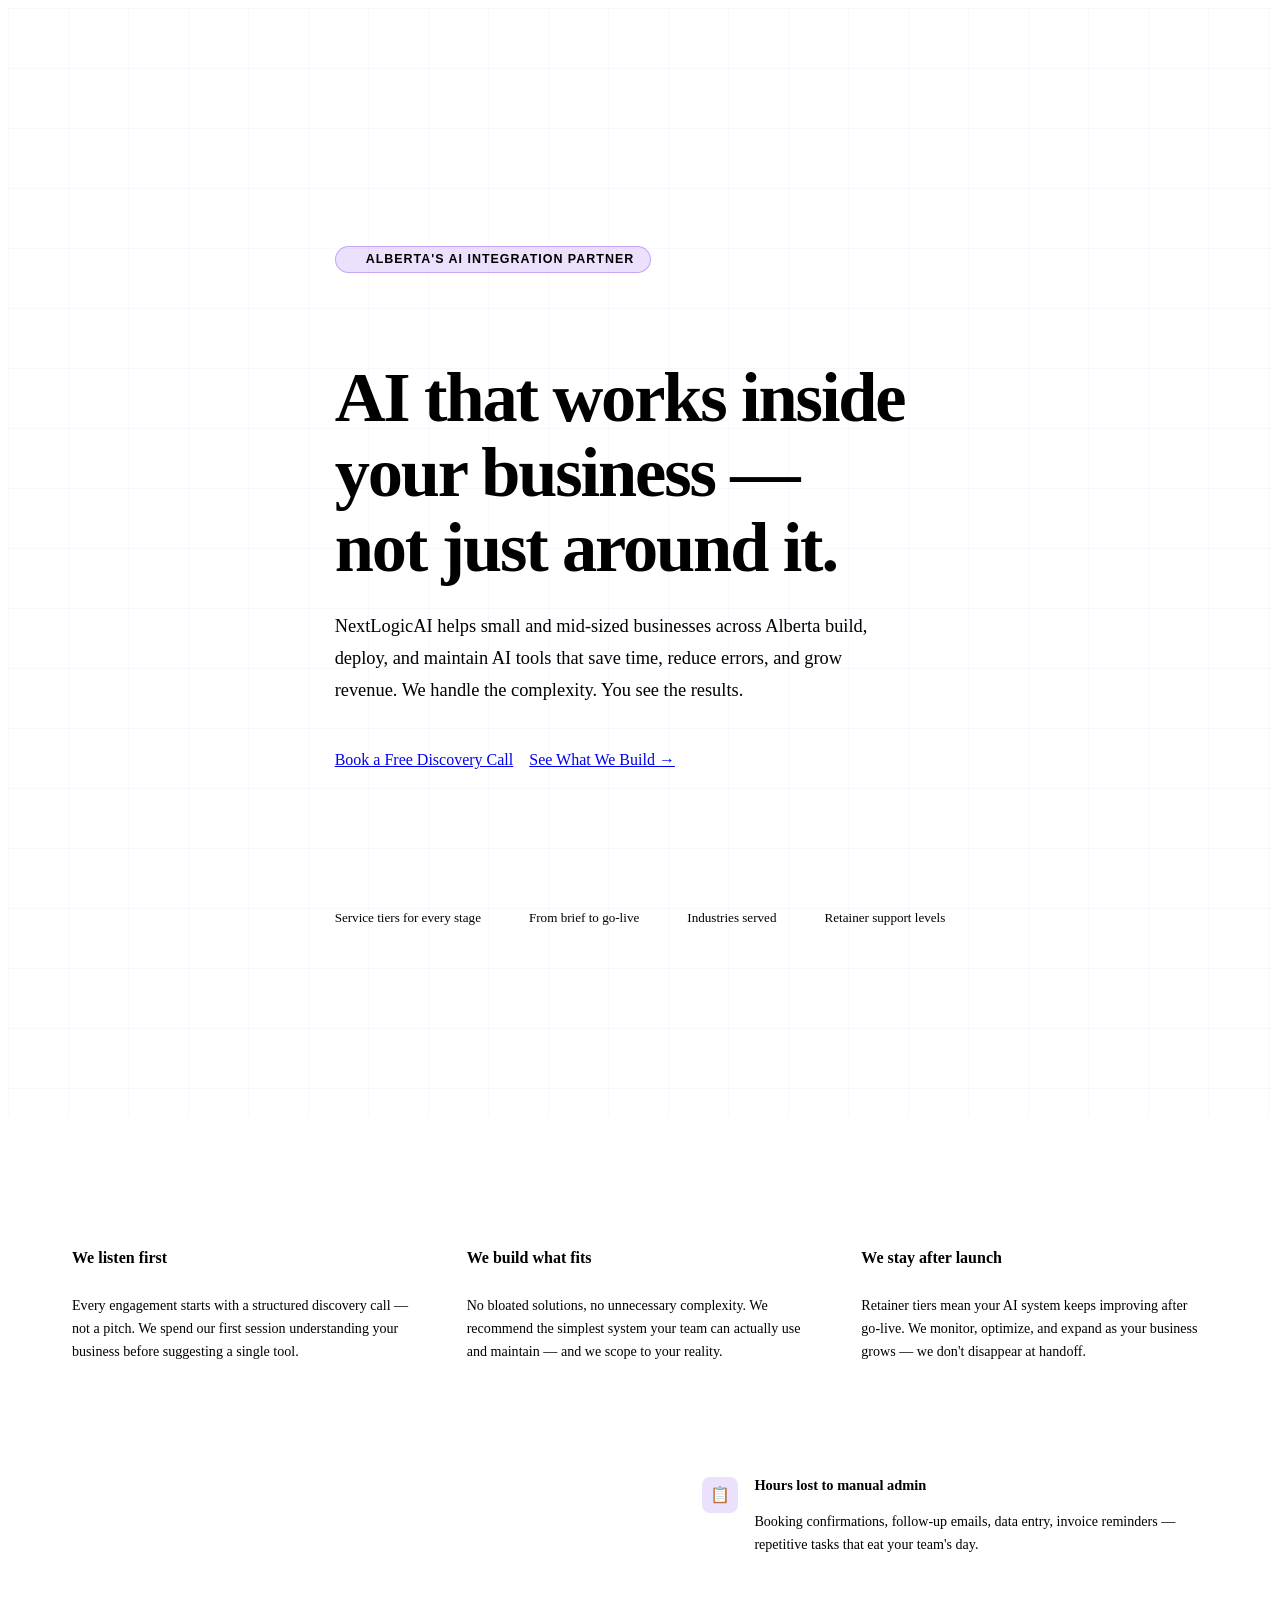
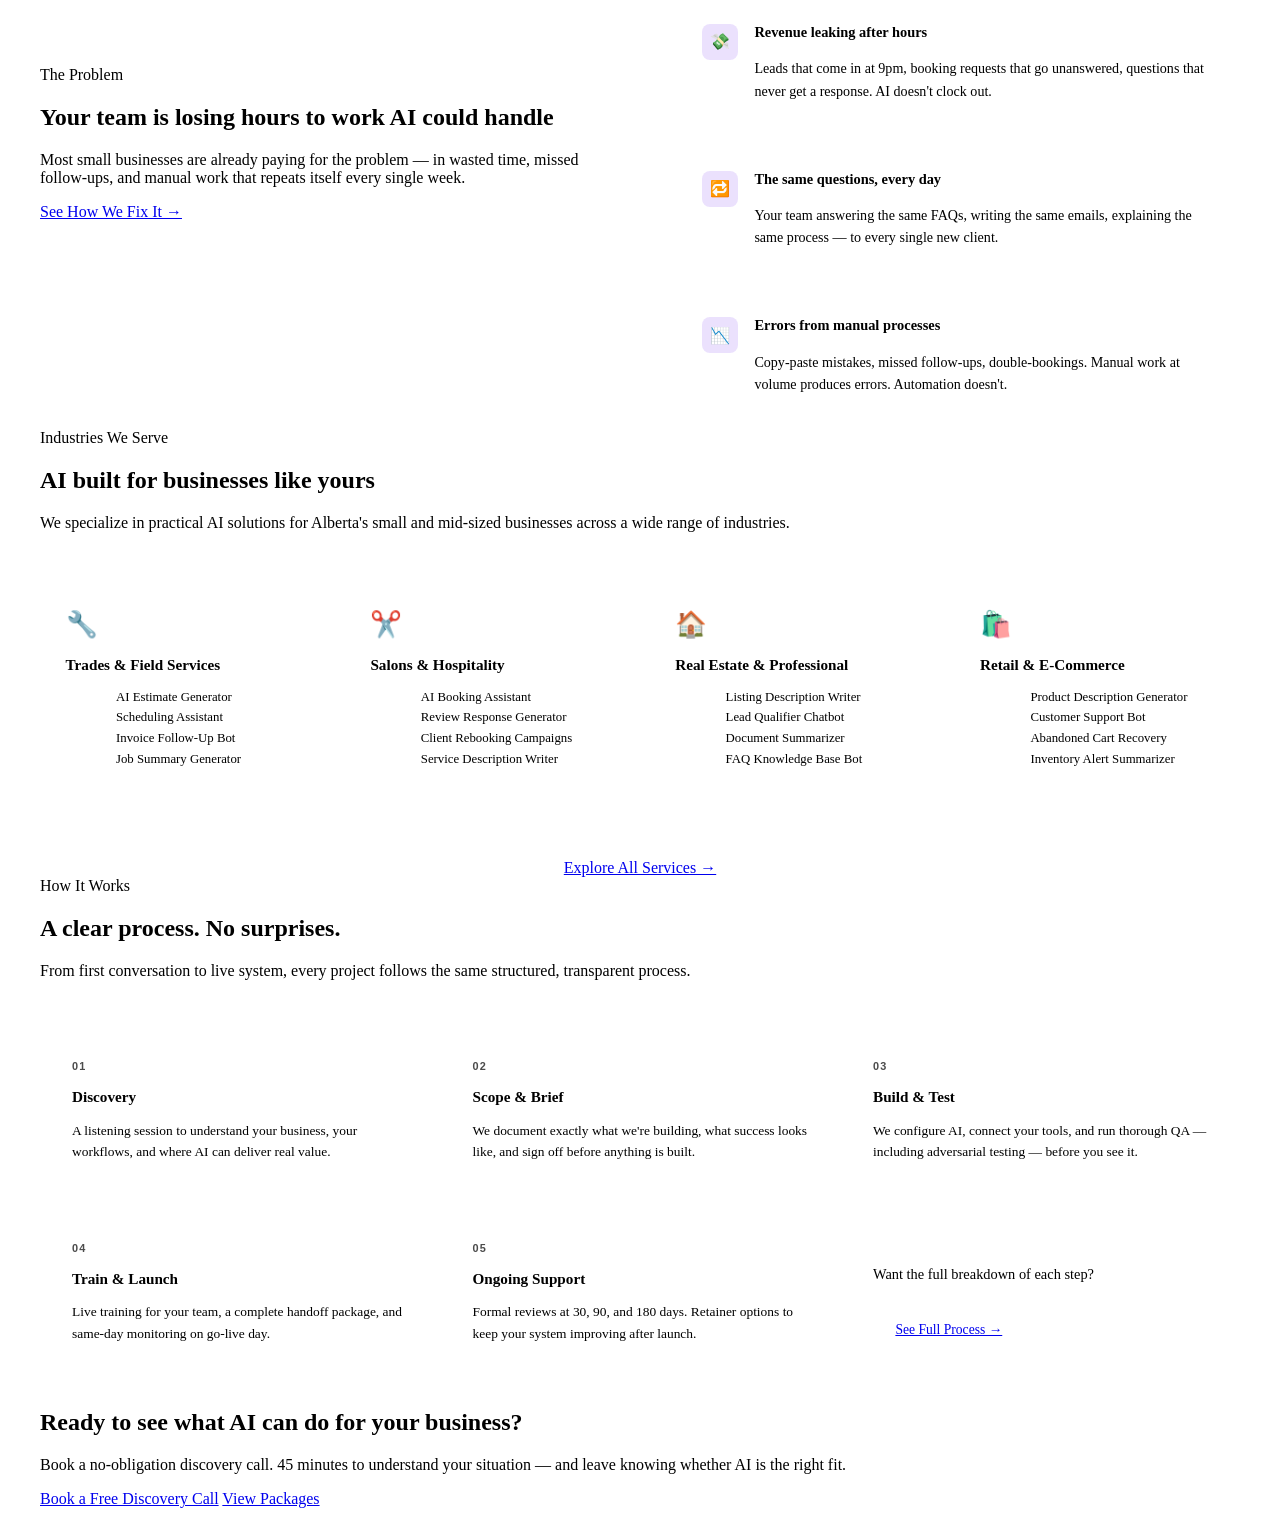
==== index.html @ a849c1eb "Update index.html" ====
<!DOCTYPE html>
<html lang="en">
<head>
<meta charset="UTF-8">
<meta name="viewport" content="width=device-width, initial-scale=1.0">
<title>NextLogicAI Consulting — AI Integration for Alberta SMBs</title>
<link rel="stylesheet" href="style.css">
<style>
/* ── HOME-SPECIFIC ── */
#hero {
  min-height: 100svh;
  display: flex;
  flex-direction: column;
  justify-content: center;
  padding: 8rem 4rem 5rem;
  position: relative;
  overflow: hidden;
}

.hero-inner { position: relative; z-index: 1; max-width: 760px; margin: 0 auto; }

.hero-label {
  display: inline-flex;
  align-items: center;
  gap: 0.5rem;
  background: rgba(124,58,237,0.15);
  border: 1px solid rgba(124,58,237,0.35);
  color: var(--violet-light);
  padding: 0.35rem 1rem;
  border-radius: 100px;
  font-family: 'Syne', sans-serif;
  font-size: 0.78rem;
  font-weight: 600;
  letter-spacing: 0.08em;
  text-transform: uppercase;
  margin-bottom: 1.8rem;
  animation: fadeUp 0.8s ease both;
}
.hero-label::before {
  content: '';
  width: 6px; height: 6px;
  border-radius: 50%;
  background: var(--cyan);
  box-shadow: 0 0 6px var(--cyan);
  animation: blink 2s infinite;
}
@keyframes blink { 0%,100%{opacity:1}50%{opacity:0.3} }

#hero h1 {
  font-size: clamp(2.8rem, 5.5vw, 5rem);
  font-weight: 800;
  line-height: 1.06;
  letter-spacing: -0.03em;
  margin-bottom: 1.6rem;
  animation: fadeUp 0.8s 0.1s ease both;
}

.hero-sub {
  font-size: 1.15rem;
  color: var(--muted);
  max-width: 560px;
  line-height: 1.75;
  font-weight: 300;
  margin-bottom: 2.8rem;
  animation: fadeUp 0.8s 0.2s ease both;
}

.hero-actions {
  display: flex;
  gap: 1rem;
  flex-wrap: wrap;
  animation: fadeUp 0.8s 0.3s ease both;
}

@keyframes fadeUp { from{opacity:0;transform:translateY(24px)}to{opacity:1;transform:translateY(0)} }

.hero-stat-row {
  display: flex;
  gap: 3rem;
  margin-top: 4rem;
  padding-top: 2.5rem;
  border-top: 1px solid var(--border);
  animation: fadeUp 0.8s 0.4s ease both;
  flex-wrap: wrap;
}
.hero-stat { display: flex; flex-direction: column; gap: 0.25rem; }
.hero-stat strong {
  font-family: 'Syne', sans-serif;
  font-size: 1.8rem;
  font-weight: 800;
  background: linear-gradient(135deg, var(--white), var(--cyan));
  -webkit-background-clip: text;
  -webkit-text-fill-color: transparent;
  background-clip: text;
  letter-spacing: -0.03em;
}
.hero-stat span { font-size: 0.82rem; color: var(--muted); }

.grid-lines {
  position: absolute;
  inset: 0;
  background-image:
    linear-gradient(rgba(124,58,237,0.04) 1px, transparent 1px),
    linear-gradient(90deg, rgba(124,58,237,0.04) 1px, transparent 1px);
  background-size: 60px 60px;
}

/* ── INTRO STRIP ── */
#intro {
  background: var(--navy-mid);
  border-top: 1px solid var(--border);
  border-bottom: 1px solid var(--border);
  padding: 5rem 4rem;
}
.intro-inner {
  max-width: 1200px;
  margin: 0 auto;
  display: grid;
  grid-template-columns: 1fr 1fr 1fr;
  gap: 3rem;
}
.intro-item { display: flex; flex-direction: column; gap: 0.8rem; }
.intro-item-num {
  font-family: 'Syne', sans-serif;
  font-size: 2.5rem;
  font-weight: 800;
  background: linear-gradient(135deg, var(--violet-light), var(--cyan));
  -webkit-background-clip: text;
  -webkit-text-fill-color: transparent;
  background-clip: text;
  letter-spacing: -0.04em;
  line-height: 1;
}
.intro-item h3 { font-size: 1rem; font-weight: 700; margin: 0; }
.intro-item p { font-size: 0.88rem; color: var(--muted); line-height: 1.65; font-weight: 300; }

/* ── PROBLEM ── */
#problem { max-width: 1200px; margin: 0 auto; }
.problem-grid {
  display: grid;
  grid-template-columns: 1fr 1fr;
  gap: 5rem;
  align-items: center;
}
.problem-pains {
  display: flex;
  flex-direction: column;
  gap: 1rem;
}
.pain-item {
  display: flex;
  align-items: flex-start;
  gap: 1rem;
  background: var(--navy-light);
  border: 1px solid var(--border);
  border-radius: 12px;
  padding: 1.2rem 1.4rem;
  transition: border-color 0.25s;
}
.pain-item:hover { border-color: rgba(124,58,237,0.4); }
.pain-icon {
  width: 36px; height: 36px;
  border-radius: 8px;
  background: rgba(124,58,237,0.15);
  display: flex;
  align-items: center;
  justify-content: center;
  font-size: 1rem;
  flex-shrink: 0;
}
.pain-item p { font-size: 0.88rem; color: var(--muted); line-height: 1.6; font-weight: 300; padding-top: 0.15rem; }
.pain-item strong { display: block; font-size: 0.9rem; font-weight: 600; color: var(--white); margin-bottom: 0.2rem; }

/* ── INDUSTRIES ── */
#industries {
  background: var(--navy-mid);
  border-top: 1px solid var(--border);
  border-bottom: 1px solid var(--border);
}
.industries-inner { max-width: 1200px; margin: 0 auto; }
.industry-grid {
  display: grid;
  grid-template-columns: repeat(4, 1fr);
  gap: 1.2rem;
  margin-top: 3rem;
}
.industry-card {
  background: var(--navy);
  border: 1px solid var(--border);
  border-radius: 14px;
  padding: 1.8rem 1.6rem;
  transition: border-color 0.25s, transform 0.25s;
}
.industry-card:hover { border-color: rgba(6,214,245,0.3); transform: translateY(-3px); }
.industry-icon { font-size: 1.6rem; margin-bottom: 1rem; }
.industry-card h3 { font-size: 0.95rem; font-weight: 700; margin-bottom: 0.6rem; }
.industry-card ul { list-style: none; display: flex; flex-direction: column; gap: 0.35rem; }
.industry-card ul li {
  font-size: 0.8rem;
  color: var(--muted);
  display: flex;
  align-items: center;
  gap: 0.4rem;
  font-weight: 300;
}
.industry-card ul li::before {
  content: '';
  width: 4px; height: 4px;
  border-radius: 50%;
  background: var(--cyan);
  flex-shrink: 0;
}

/* ── PROCESS PREVIEW ── */
#process-preview { max-width: 1200px; margin: 0 auto; }
.steps-row {
  display: grid;
  grid-template-columns: repeat(3, 1fr);
  gap: 1.5px;
  background: var(--border);
  border: 1px solid var(--border);
  border-radius: 16px;
  overflow: hidden;
  margin-top: 3rem;
}
.step-mini {
  background: var(--navy);
  padding: 2rem;
  transition: background 0.3s;
}
.step-mini:hover { background: var(--navy-light); }
.step-mini-num {
  font-family: 'Syne', sans-serif;
  font-size: 0.68rem;
  font-weight: 700;
  letter-spacing: 0.12em;
  color: var(--violet-light);
  opacity: 0.7;
  margin-bottom: 1rem;
}
.step-mini h3 { font-size: 0.95rem; font-weight: 700; margin-bottom: 0.5rem; }
.step-mini p { font-size: 0.84rem; color: var(--muted); line-height: 1.6; font-weight: 300; }

/* ── RESPONSIVE ── */
@media (max-width: 1024px) {
  .industry-grid { grid-template-columns: repeat(2, 1fr); }
  .steps-row { grid-template-columns: repeat(2, 1fr); }
}

@media (max-width: 768px) {
  #hero { padding: 7rem 1.25rem 3.5rem; }
  #hero h1 { font-size: clamp(2.2rem, 9vw, 3.2rem); }
  .hero-sub { font-size: 1rem; }
  .hero-actions { flex-direction: column; align-items: stretch; }
  .hero-actions .btn-primary,
  .hero-actions .btn-secondary { width: 100%; text-align: center; }
  .hero-stat-row { gap: 1.5rem; margin-top: 2.5rem; display: grid; grid-template-columns: 1fr 1fr; }

  #intro { padding: 3.5rem 1.25rem; }
  .intro-inner { grid-template-columns: 1fr; gap: 2rem; }

  #problem { padding: 3.5rem 1.25rem; }
  .problem-grid { grid-template-columns: 1fr; gap: 2rem; }

  #industries { padding: 3.5rem 1.25rem; }
  .industry-grid { grid-template-columns: 1fr 1fr; }

  #process-preview { padding: 3.5rem 1.25rem; }
  .steps-row { grid-template-columns: 1fr; }

  /* CTA section padding fix */
  section[style*="padding:5rem 4rem"] { padding: 3.5rem 1.25rem !important; }
}

@media (max-width: 480px) {
  .industry-grid { grid-template-columns: 1fr; }
}
</style>
</head>
<body>
<script src="shared.js"></script>

<!-- HERO -->
<section id="hero">
  <div style="position:absolute;inset:0;pointer-events:none;">
    <div class="grid-lines"></div>
    <div class="orb orb-1"></div>
    <div class="orb orb-2"></div>
  </div>
  <div class="hero-inner">
    <div class="hero-label">Alberta's AI Integration Partner</div>
    <h1>AI that works inside<br><span class="accent-v">your</span> business —<br>not just <span class="accent-c">around</span> it.</h1>
    <p class="hero-sub">NextLogicAI helps small and mid-sized businesses across Alberta build, deploy, and maintain AI tools that save time, reduce errors, and grow revenue. We handle the complexity. You see the results.</p>
    <div class="hero-actions">
      <a href="contact.html" class="btn-primary">Book a Free Discovery Call</a>
      <a href="services.html" class="btn-secondary">See What We Build →</a>
    </div>
    <div class="hero-stat-row">
      <div class="hero-stat"><strong>3</strong><span>Service tiers for every stage</span></div>
      <div class="hero-stat"><strong>1–12wk</strong><span>From brief to go-live</span></div>
      <div class="hero-stat"><strong>8+</strong><span>Industries served</span></div>
      <div class="hero-stat"><strong>4</strong><span>Retainer support levels</span></div>
    </div>
  </div>
</section>

<!-- INTRO STRIP -->
<section id="intro">
  <div class="intro-inner reveal">
    <div class="intro-item">
      <div class="intro-item-num">01</div>
      <h3>We listen first</h3>
      <p>Every engagement starts with a structured discovery call — not a pitch. We spend our first session understanding your business before suggesting a single tool.</p>
    </div>
    <div class="intro-item">
      <div class="intro-item-num">02</div>
      <h3>We build what fits</h3>
      <p>No bloated solutions, no unnecessary complexity. We recommend the simplest system your team can actually use and maintain — and we scope to your reality.</p>
    </div>
    <div class="intro-item">
      <div class="intro-item-num">03</div>
      <h3>We stay after launch</h3>
      <p>Retainer tiers mean your AI system keeps improving after go-live. We monitor, optimize, and expand as your business grows — we don't disappear at handoff.</p>
    </div>
  </div>
</section>

<!-- PROBLEM -->
<section id="problem">
  <div class="problem-grid reveal">
    <div>
      <div class="section-label">The Problem</div>
      <h2 class="section-title">Your team is losing hours to work AI could handle</h2>
      <p class="section-desc">Most small businesses are already paying for the problem — in wasted time, missed follow-ups, and manual work that repeats itself every single week.</p>
      <a href="how-it-works.html" class="btn-secondary">See How We Fix It →</a>
    </div>
    <div class="problem-pains">
      <div class="pain-item">
        <div class="pain-icon">📋</div>
        <div><strong>Hours lost to manual admin</strong><p>Booking confirmations, follow-up emails, data entry, invoice reminders — repetitive tasks that eat your team's day.</p></div>
      </div>
      <div class="pain-item">
        <div class="pain-icon">💸</div>
        <div><strong>Revenue leaking after hours</strong><p>Leads that come in at 9pm, booking requests that go unanswered, questions that never get a response. AI doesn't clock out.</p></div>
      </div>
      <div class="pain-item">
        <div class="pain-icon">🔁</div>
        <div><strong>The same questions, every day</strong><p>Your team answering the same FAQs, writing the same emails, explaining the same process — to every single new client.</p></div>
      </div>
      <div class="pain-item">
        <div class="pain-icon">📉</div>
        <div><strong>Errors from manual processes</strong><p>Copy-paste mistakes, missed follow-ups, double-bookings. Manual work at volume produces errors. Automation doesn't.</p></div>
      </div>
    </div>
  </div>
</section>

<!-- INDUSTRIES -->
<section id="industries">
  <div class="industries-inner">
    <div class="reveal">
      <div class="section-label">Industries We Serve</div>
      <h2 class="section-title">AI built for businesses like yours</h2>
      <p class="section-desc">We specialize in practical AI solutions for Alberta's small and mid-sized businesses across a wide range of industries.</p>
    </div>
    <div class="industry-grid reveal">
      <div class="industry-card">
        <div class="industry-icon">🔧</div>
        <h3>Trades &amp; Field Services</h3>
        <ul>
          <li>AI Estimate Generator</li>
          <li>Scheduling Assistant</li>
          <li>Invoice Follow-Up Bot</li>
          <li>Job Summary Generator</li>
        </ul>
      </div>
      <div class="industry-card">
        <div class="industry-icon">✂️</div>
        <h3>Salons &amp; Hospitality</h3>
        <ul>
          <li>AI Booking Assistant</li>
          <li>Review Response Generator</li>
          <li>Client Rebooking Campaigns</li>
          <li>Service Description Writer</li>
        </ul>
      </div>
      <div class="industry-card">
        <div class="industry-icon">🏠</div>
        <h3>Real Estate &amp; Professional</h3>
        <ul>
          <li>Listing Description Writer</li>
          <li>Lead Qualifier Chatbot</li>
          <li>Document Summarizer</li>
          <li>FAQ Knowledge Base Bot</li>
        </ul>
      </div>
      <div class="industry-card">
        <div class="industry-icon">🛍️</div>
        <h3>Retail &amp; E-Commerce</h3>
        <ul>
          <li>Product Description Generator</li>
          <li>Customer Support Bot</li>
          <li>Abandoned Cart Recovery</li>
          <li>Inventory Alert Summarizer</li>
        </ul>
      </div>
    </div>
    <div style="text-align:center;margin-top:3rem;" class="reveal">
      <a href="services.html" class="btn-secondary">Explore All Services →</a>
    </div>
  </div>
</section>

<!-- PROCESS PREVIEW -->
<section id="process-preview">
  <div class="reveal">
    <div class="section-label">How It Works</div>
    <h2 class="section-title">A clear process. No surprises.</h2>
    <p class="section-desc">From first conversation to live system, every project follows the same structured, transparent process.</p>
  </div>
  <div class="steps-row reveal">
    <div class="step-mini"><div class="step-mini-num">01</div><h3>Discovery</h3><p>A listening session to understand your business, your workflows, and where AI can deliver real value.</p></div>
    <div class="step-mini"><div class="step-mini-num">02</div><h3>Scope &amp; Brief</h3><p>We document exactly what we're building, what success looks like, and sign off before anything is built.</p></div>
    <div class="step-mini"><div class="step-mini-num">03</div><h3>Build &amp; Test</h3><p>We configure AI, connect your tools, and run thorough QA — including adversarial testing — before you see it.</p></div>
    <div class="step-mini"><div class="step-mini-num">04</div><h3>Train &amp; Launch</h3><p>Live training for your team, a complete handoff package, and same-day monitoring on go-live day.</p></div>
    <div class="step-mini"><div class="step-mini-num">05</div><h3>Ongoing Support</h3><p>Formal reviews at 30, 90, and 180 days. Retainer options to keep your system improving after launch.</p></div>
    <div class="step-mini" style="display:flex;flex-direction:column;justify-content:center;align-items:flex-start;">
      <p style="font-size:0.9rem;color:var(--muted);margin-bottom:1.5rem;font-weight:300;">Want the full breakdown of each step?</p>
      <a href="how-it-works.html" class="btn-primary" style="font-size:0.85rem;padding:0.75rem 1.4rem;">See Full Process →</a>
    </div>
  </div>
</section>

<!-- CTA STRIP -->
<section class="cta-section">
  <div class="cta-strip reveal" style="max-width:1200px;margin:0 auto;">
    <h2>Ready to see what AI can do for your business?</h2>
    <p>Book a no-obligation discovery call. 45 minutes to understand your situation — and leave knowing whether AI is the right fit.</p>
    <div class="cta-strip-actions">
      <a href="contact.html" class="btn-primary">Book a Free Discovery Call</a>
      <a href="packages.html" class="btn-secondary">View Packages</a>
    </div>
  </div>
</section>

<script>injectNav('index'); injectFooter();</script>
</body>
</html>
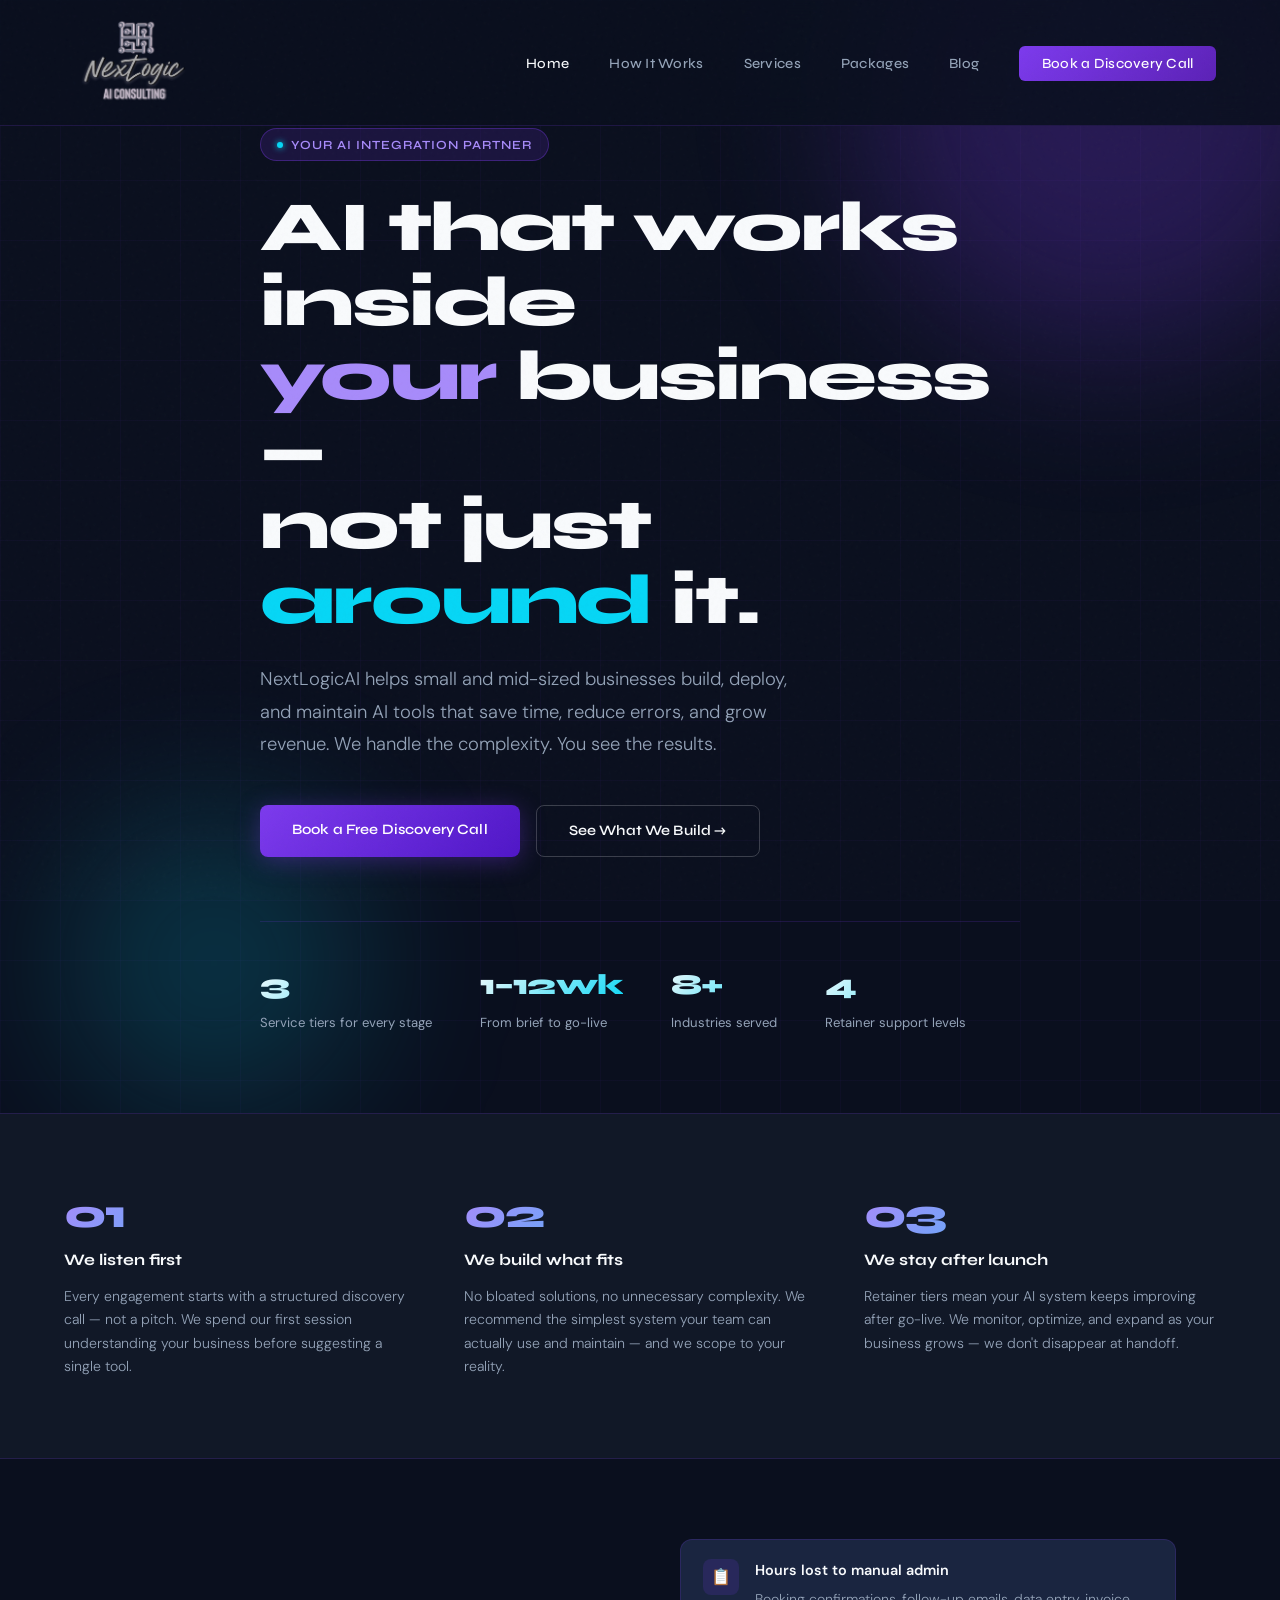
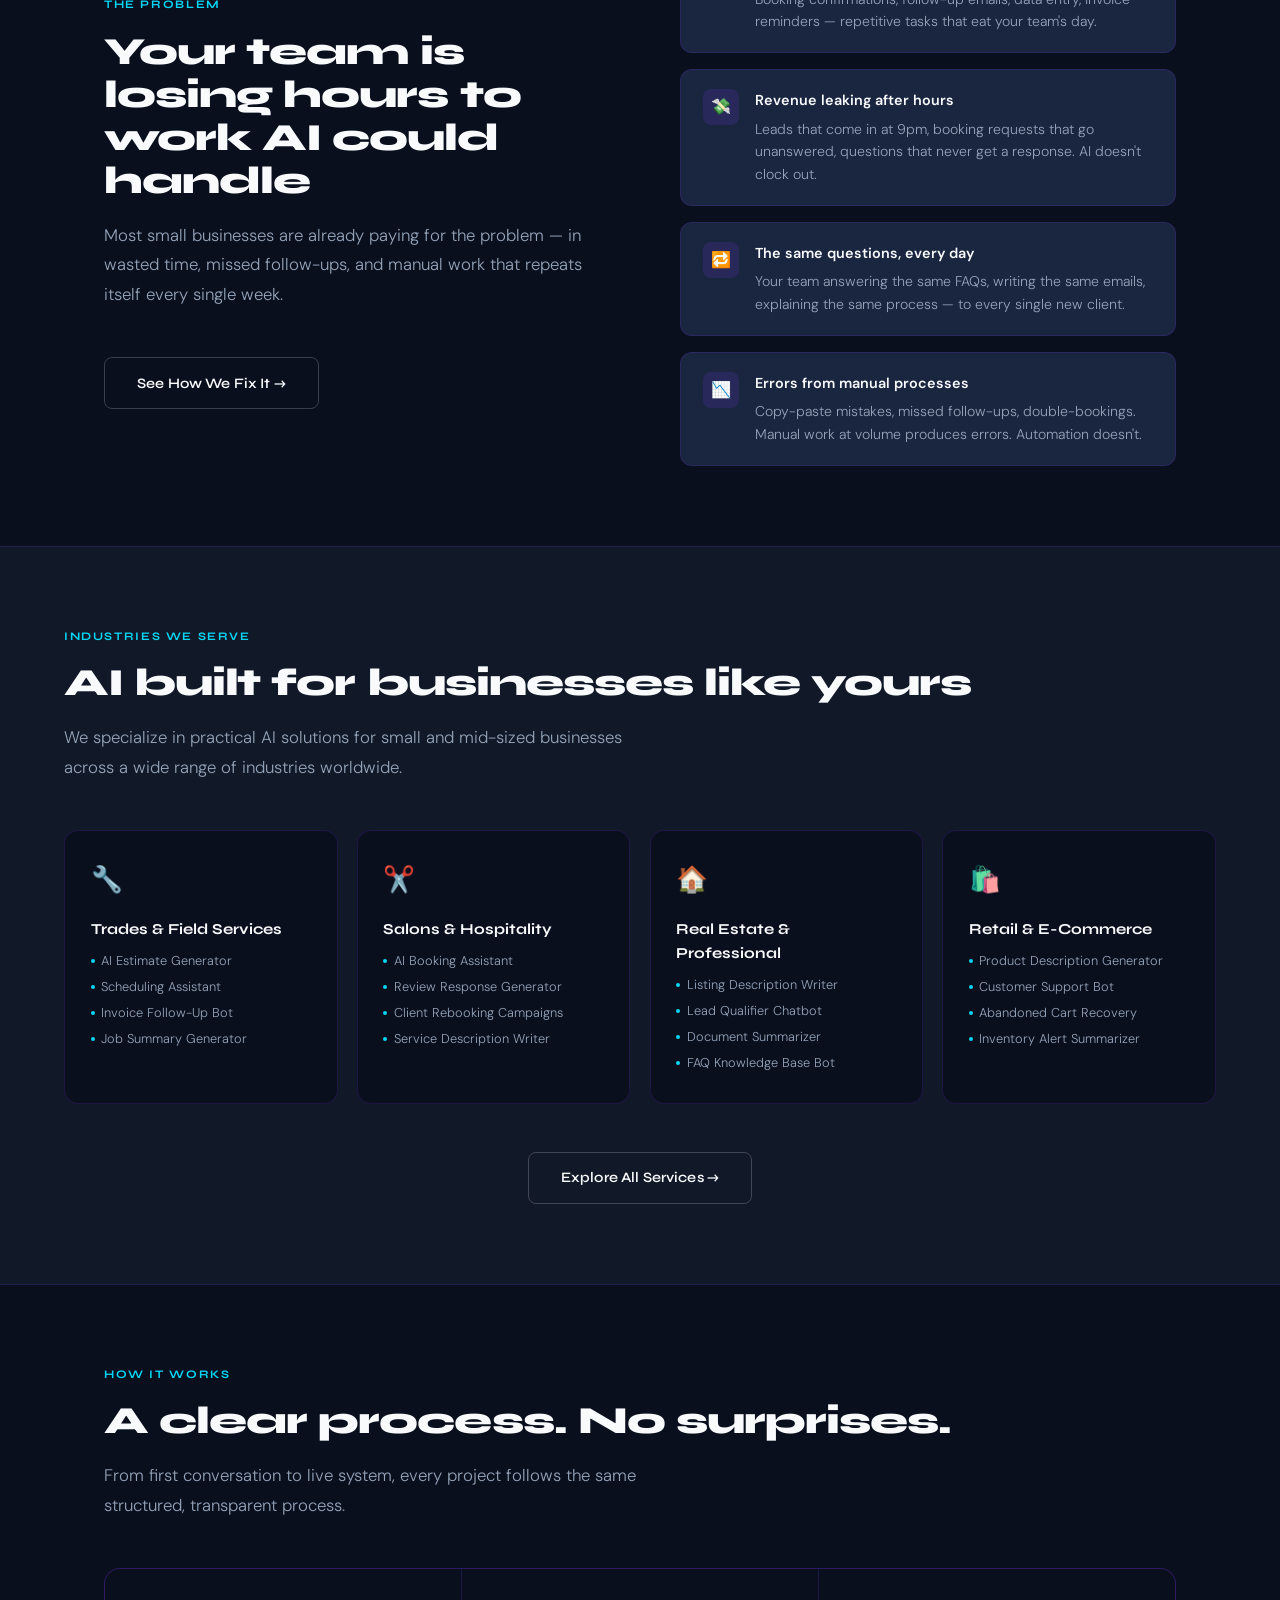
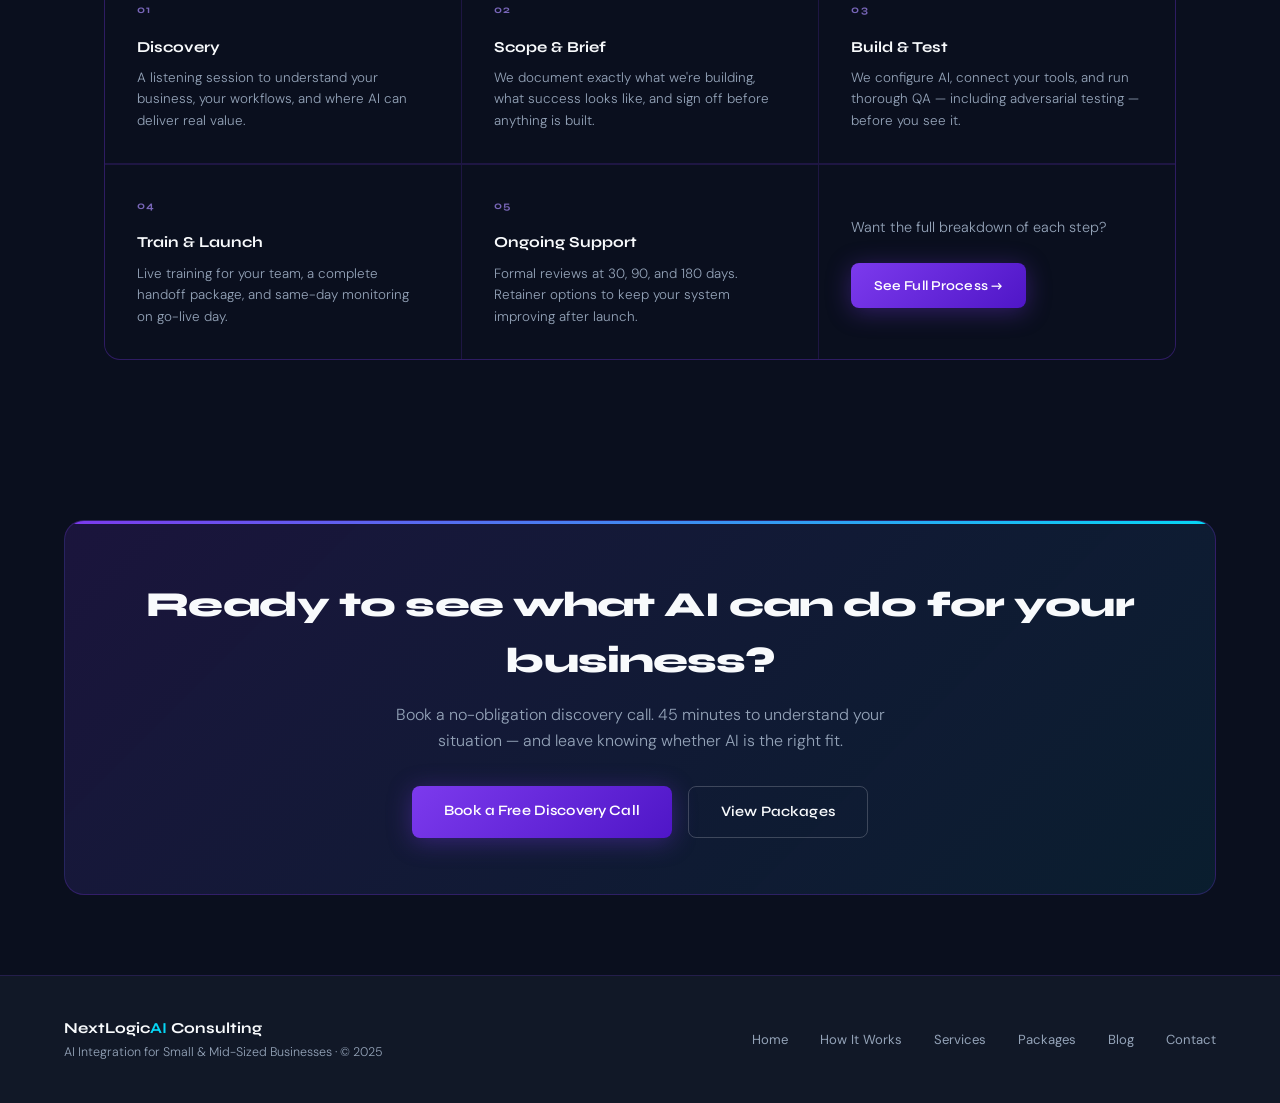
==== commit eb96f1c6: "updated all sites" ====
--- a/index.html
+++ b/index.html
@@ -3,284 +3,29 @@
 <head>
 <meta charset="UTF-8">
 <meta name="viewport" content="width=device-width, initial-scale=1.0">
-<title>NextLogicAI Consulting — AI Integration for Alberta SMBs</title>
+<title>NextLogicAI Consulting — AI Integration for Small &amp; Mid-Sized Businesses</title>
+<meta name="description" content="NextLogicAI helps small and mid-sized businesses build, deploy, and maintain AI tools that save time, reduce errors, and grow revenue. Practical AI consulting — no hype, just results.">
+<meta name="robots" content="index, follow">
+<link rel="canonical" href="https://www.nextlogic-ai.com/">
+<meta property="og:type" content="website">
+<meta property="og:url" content="https://www.nextlogic-ai.com/">
+<meta property="og:title" content="NextLogicAI Consulting — AI Integration for Small &amp; Mid-Sized Businesses">
+<meta property="og:description" content="NextLogicAI helps small and mid-sized businesses build, deploy, and maintain AI tools that save time, reduce errors, and grow revenue.">
+<meta property="og:image" content="https://www.nextlogic-ai.com/og-image.jpg">
+<meta property="og:site_name" content="NextLogicAI Consulting">
+<meta property="og:locale" content="en_CA">
+<meta name="twitter:card" content="summary_large_image">
+<meta name="twitter:title" content="NextLogicAI Consulting — AI Integration for Small &amp; Mid-Sized Businesses">
+<meta name="twitter:description" content="Practical AI consulting for SMBs. We build, deploy, and maintain AI tools that save time and grow revenue.">
+<meta name="twitter:image" content="https://www.nextlogic-ai.com/og-image.jpg">
+<script type="application/ld+json">
+{"@context":"https://schema.org","@graph":[{"@type":"Organization","@id":"https://www.nextlogic-ai.com/#organization","name":"NextLogicAI Consulting","url":"https://www.nextlogic-ai.com","logo":"https://www.nextlogic-ai.com/logo.png","email":"hello@nextlogicai.com"},{"@type":"WebSite","@id":"https://www.nextlogic-ai.com/#website","url":"https://www.nextlogic-ai.com","name":"NextLogicAI Consulting","publisher":{"@id":"https://www.nextlogic-ai.com/#organization"}}]}
+</script>
 <link rel="stylesheet" href="style.css">
-<style>
-/* ── HOME-SPECIFIC ── */
-#hero {
-  min-height: 100svh;
-  display: flex;
-  flex-direction: column;
-  justify-content: center;
-  padding: 8rem 4rem 5rem;
-  position: relative;
-  overflow: hidden;
-}
-
-.hero-inner { position: relative; z-index: 1; max-width: 760px; margin: 0 auto; }
-
-.hero-label {
-  display: inline-flex;
-  align-items: center;
-  gap: 0.5rem;
-  background: rgba(124,58,237,0.15);
-  border: 1px solid rgba(124,58,237,0.35);
-  color: var(--violet-light);
-  padding: 0.35rem 1rem;
-  border-radius: 100px;
-  font-family: 'Syne', sans-serif;
-  font-size: 0.78rem;
-  font-weight: 600;
-  letter-spacing: 0.08em;
-  text-transform: uppercase;
-  margin-bottom: 1.8rem;
-  animation: fadeUp 0.8s ease both;
-}
-.hero-label::before {
-  content: '';
-  width: 6px; height: 6px;
-  border-radius: 50%;
-  background: var(--cyan);
-  box-shadow: 0 0 6px var(--cyan);
-  animation: blink 2s infinite;
-}
-@keyframes blink { 0%,100%{opacity:1}50%{opacity:0.3} }
-
-#hero h1 {
-  font-size: clamp(2.8rem, 5.5vw, 5rem);
-  font-weight: 800;
-  line-height: 1.06;
-  letter-spacing: -0.03em;
-  margin-bottom: 1.6rem;
-  animation: fadeUp 0.8s 0.1s ease both;
-}
-
-.hero-sub {
-  font-size: 1.15rem;
-  color: var(--muted);
-  max-width: 560px;
-  line-height: 1.75;
-  font-weight: 300;
-  margin-bottom: 2.8rem;
-  animation: fadeUp 0.8s 0.2s ease both;
-}
-
-.hero-actions {
-  display: flex;
-  gap: 1rem;
-  flex-wrap: wrap;
-  animation: fadeUp 0.8s 0.3s ease both;
-}
-
-@keyframes fadeUp { from{opacity:0;transform:translateY(24px)}to{opacity:1;transform:translateY(0)} }
-
-.hero-stat-row {
-  display: flex;
-  gap: 3rem;
-  margin-top: 4rem;
-  padding-top: 2.5rem;
-  border-top: 1px solid var(--border);
-  animation: fadeUp 0.8s 0.4s ease both;
-  flex-wrap: wrap;
-}
-.hero-stat { display: flex; flex-direction: column; gap: 0.25rem; }
-.hero-stat strong {
-  font-family: 'Syne', sans-serif;
-  font-size: 1.8rem;
-  font-weight: 800;
-  background: linear-gradient(135deg, var(--white), var(--cyan));
-  -webkit-background-clip: text;
-  -webkit-text-fill-color: transparent;
-  background-clip: text;
-  letter-spacing: -0.03em;
-}
-.hero-stat span { font-size: 0.82rem; color: var(--muted); }
-
-.grid-lines {
-  position: absolute;
-  inset: 0;
-  background-image:
-    linear-gradient(rgba(124,58,237,0.04) 1px, transparent 1px),
-    linear-gradient(90deg, rgba(124,58,237,0.04) 1px, transparent 1px);
-  background-size: 60px 60px;
-}
-
-/* ── INTRO STRIP ── */
-#intro {
-  background: var(--navy-mid);
-  border-top: 1px solid var(--border);
-  border-bottom: 1px solid var(--border);
-  padding: 5rem 4rem;
-}
-.intro-inner {
-  max-width: 1200px;
-  margin: 0 auto;
-  display: grid;
-  grid-template-columns: 1fr 1fr 1fr;
-  gap: 3rem;
-}
-.intro-item { display: flex; flex-direction: column; gap: 0.8rem; }
-.intro-item-num {
-  font-family: 'Syne', sans-serif;
-  font-size: 2.5rem;
-  font-weight: 800;
-  background: linear-gradient(135deg, var(--violet-light), var(--cyan));
-  -webkit-background-clip: text;
-  -webkit-text-fill-color: transparent;
-  background-clip: text;
-  letter-spacing: -0.04em;
-  line-height: 1;
-}
-.intro-item h3 { font-size: 1rem; font-weight: 700; margin: 0; }
-.intro-item p { font-size: 0.88rem; color: var(--muted); line-height: 1.65; font-weight: 300; }
-
-/* ── PROBLEM ── */
-#problem { max-width: 1200px; margin: 0 auto; }
-.problem-grid {
-  display: grid;
-  grid-template-columns: 1fr 1fr;
-  gap: 5rem;
-  align-items: center;
-}
-.problem-pains {
-  display: flex;
-  flex-direction: column;
-  gap: 1rem;
-}
-.pain-item {
-  display: flex;
-  align-items: flex-start;
-  gap: 1rem;
-  background: var(--navy-light);
-  border: 1px solid var(--border);
-  border-radius: 12px;
-  padding: 1.2rem 1.4rem;
-  transition: border-color 0.25s;
-}
-.pain-item:hover { border-color: rgba(124,58,237,0.4); }
-.pain-icon {
-  width: 36px; height: 36px;
-  border-radius: 8px;
-  background: rgba(124,58,237,0.15);
-  display: flex;
-  align-items: center;
-  justify-content: center;
-  font-size: 1rem;
-  flex-shrink: 0;
-}
-.pain-item p { font-size: 0.88rem; color: var(--muted); line-height: 1.6; font-weight: 300; padding-top: 0.15rem; }
-.pain-item strong { display: block; font-size: 0.9rem; font-weight: 600; color: var(--white); margin-bottom: 0.2rem; }
-
-/* ── INDUSTRIES ── */
-#industries {
-  background: var(--navy-mid);
-  border-top: 1px solid var(--border);
-  border-bottom: 1px solid var(--border);
-}
-.industries-inner { max-width: 1200px; margin: 0 auto; }
-.industry-grid {
-  display: grid;
-  grid-template-columns: repeat(4, 1fr);
-  gap: 1.2rem;
-  margin-top: 3rem;
-}
-.industry-card {
-  background: var(--navy);
-  border: 1px solid var(--border);
-  border-radius: 14px;
-  padding: 1.8rem 1.6rem;
-  transition: border-color 0.25s, transform 0.25s;
-}
-.industry-card:hover { border-color: rgba(6,214,245,0.3); transform: translateY(-3px); }
-.industry-icon { font-size: 1.6rem; margin-bottom: 1rem; }
-.industry-card h3 { font-size: 0.95rem; font-weight: 700; margin-bottom: 0.6rem; }
-.industry-card ul { list-style: none; display: flex; flex-direction: column; gap: 0.35rem; }
-.industry-card ul li {
-  font-size: 0.8rem;
-  color: var(--muted);
-  display: flex;
-  align-items: center;
-  gap: 0.4rem;
-  font-weight: 300;
-}
-.industry-card ul li::before {
-  content: '';
-  width: 4px; height: 4px;
-  border-radius: 50%;
-  background: var(--cyan);
-  flex-shrink: 0;
-}
-
-/* ── PROCESS PREVIEW ── */
-#process-preview { max-width: 1200px; margin: 0 auto; }
-.steps-row {
-  display: grid;
-  grid-template-columns: repeat(3, 1fr);
-  gap: 1.5px;
-  background: var(--border);
-  border: 1px solid var(--border);
-  border-radius: 16px;
-  overflow: hidden;
-  margin-top: 3rem;
-}
-.step-mini {
-  background: var(--navy);
-  padding: 2rem;
-  transition: background 0.3s;
-}
-.step-mini:hover { background: var(--navy-light); }
-.step-mini-num {
-  font-family: 'Syne', sans-serif;
-  font-size: 0.68rem;
-  font-weight: 700;
-  letter-spacing: 0.12em;
-  color: var(--violet-light);
-  opacity: 0.7;
-  margin-bottom: 1rem;
-}
-.step-mini h3 { font-size: 0.95rem; font-weight: 700; margin-bottom: 0.5rem; }
-.step-mini p { font-size: 0.84rem; color: var(--muted); line-height: 1.6; font-weight: 300; }
-
-/* ── RESPONSIVE ── */
-@media (max-width: 1024px) {
-  .industry-grid { grid-template-columns: repeat(2, 1fr); }
-  .steps-row { grid-template-columns: repeat(2, 1fr); }
-}
-
-@media (max-width: 768px) {
-  #hero { padding: 7rem 1.25rem 3.5rem; }
-  #hero h1 { font-size: clamp(2.2rem, 9vw, 3.2rem); }
-  .hero-sub { font-size: 1rem; }
-  .hero-actions { flex-direction: column; align-items: stretch; }
-  .hero-actions .btn-primary,
-  .hero-actions .btn-secondary { width: 100%; text-align: center; }
-  .hero-stat-row { gap: 1.5rem; margin-top: 2.5rem; display: grid; grid-template-columns: 1fr 1fr; }
-
-  #intro { padding: 3.5rem 1.25rem; }
-  .intro-inner { grid-template-columns: 1fr; gap: 2rem; }
-
-  #problem { padding: 3.5rem 1.25rem; }
-  .problem-grid { grid-template-columns: 1fr; gap: 2rem; }
-
-  #industries { padding: 3.5rem 1.25rem; }
-  .industry-grid { grid-template-columns: 1fr 1fr; }
-
-  #process-preview { padding: 3.5rem 1.25rem; }
-  .steps-row { grid-template-columns: 1fr; }
-
-  /* CTA section padding fix */
-  section[style*="padding:5rem 4rem"] { padding: 3.5rem 1.25rem !important; }
-}
-
-@media (max-width: 480px) {
-  .industry-grid { grid-template-columns: 1fr; }
-}
-</style>
 </head>
 <body>
 <script src="shared.js"></script>
 
-<!-- HERO -->
 <section id="hero">
   <div style="position:absolute;inset:0;pointer-events:none;">
     <div class="grid-lines"></div>
@@ -288,9 +33,9 @@
     <div class="orb orb-2"></div>
   </div>
   <div class="hero-inner">
-    <div class="hero-label">Alberta's AI Integration Partner</div>
+    <div class="hero-label">Your AI Integration Partner</div>
     <h1>AI that works inside<br><span class="accent-v">your</span> business —<br>not just <span class="accent-c">around</span> it.</h1>
-    <p class="hero-sub">NextLogicAI helps small and mid-sized businesses across Alberta build, deploy, and maintain AI tools that save time, reduce errors, and grow revenue. We handle the complexity. You see the results.</p>
+    <p class="hero-sub">NextLogicAI helps small and mid-sized businesses build, deploy, and maintain AI tools that save time, reduce errors, and grow revenue. We handle the complexity. You see the results.</p>
     <div class="hero-actions">
       <a href="contact.html" class="btn-primary">Book a Free Discovery Call</a>
       <a href="services.html" class="btn-secondary">See What We Build →</a>
@@ -304,28 +49,14 @@
   </div>
 </section>
 
-<!-- INTRO STRIP -->
 <section id="intro">
   <div class="intro-inner reveal">
-    <div class="intro-item">
-      <div class="intro-item-num">01</div>
-      <h3>We listen first</h3>
-      <p>Every engagement starts with a structured discovery call — not a pitch. We spend our first session understanding your business before suggesting a single tool.</p>
-    </div>
-    <div class="intro-item">
-      <div class="intro-item-num">02</div>
-      <h3>We build what fits</h3>
-      <p>No bloated solutions, no unnecessary complexity. We recommend the simplest system your team can actually use and maintain — and we scope to your reality.</p>
-    </div>
-    <div class="intro-item">
-      <div class="intro-item-num">03</div>
-      <h3>We stay after launch</h3>
-      <p>Retainer tiers mean your AI system keeps improving after go-live. We monitor, optimize, and expand as your business grows — we don't disappear at handoff.</p>
-    </div>
+    <div class="intro-item"><div class="intro-item-num">01</div><h3>We listen first</h3><p>Every engagement starts with a structured discovery call — not a pitch. We spend our first session understanding your business before suggesting a single tool.</p></div>
+    <div class="intro-item"><div class="intro-item-num">02</div><h3>We build what fits</h3><p>No bloated solutions, no unnecessary complexity. We recommend the simplest system your team can actually use and maintain — and we scope to your reality.</p></div>
+    <div class="intro-item"><div class="intro-item-num">03</div><h3>We stay after launch</h3><p>Retainer tiers mean your AI system keeps improving after go-live. We monitor, optimize, and expand as your business grows — we don't disappear at handoff.</p></div>
   </div>
 </section>
 
-<!-- PROBLEM -->
 <section id="problem">
   <div class="problem-grid reveal">
     <div>
@@ -335,75 +66,26 @@
       <a href="how-it-works.html" class="btn-secondary">See How We Fix It →</a>
     </div>
     <div class="problem-pains">
-      <div class="pain-item">
-        <div class="pain-icon">📋</div>
-        <div><strong>Hours lost to manual admin</strong><p>Booking confirmations, follow-up emails, data entry, invoice reminders — repetitive tasks that eat your team's day.</p></div>
-      </div>
-      <div class="pain-item">
-        <div class="pain-icon">💸</div>
-        <div><strong>Revenue leaking after hours</strong><p>Leads that come in at 9pm, booking requests that go unanswered, questions that never get a response. AI doesn't clock out.</p></div>
-      </div>
-      <div class="pain-item">
-        <div class="pain-icon">🔁</div>
-        <div><strong>The same questions, every day</strong><p>Your team answering the same FAQs, writing the same emails, explaining the same process — to every single new client.</p></div>
-      </div>
-      <div class="pain-item">
-        <div class="pain-icon">📉</div>
-        <div><strong>Errors from manual processes</strong><p>Copy-paste mistakes, missed follow-ups, double-bookings. Manual work at volume produces errors. Automation doesn't.</p></div>
-      </div>
+      <div class="pain-item"><div class="pain-icon">📋</div><div><strong>Hours lost to manual admin</strong><p>Booking confirmations, follow-up emails, data entry, invoice reminders — repetitive tasks that eat your team's day.</p></div></div>
+      <div class="pain-item"><div class="pain-icon">💸</div><div><strong>Revenue leaking after hours</strong><p>Leads that come in at 9pm, booking requests that go unanswered, questions that never get a response. AI doesn't clock out.</p></div></div>
+      <div class="pain-item"><div class="pain-icon">🔁</div><div><strong>The same questions, every day</strong><p>Your team answering the same FAQs, writing the same emails, explaining the same process — to every single new client.</p></div></div>
+      <div class="pain-item"><div class="pain-icon">📉</div><div><strong>Errors from manual processes</strong><p>Copy-paste mistakes, missed follow-ups, double-bookings. Manual work at volume produces errors. Automation doesn't.</p></div></div>
     </div>
   </div>
 </section>
 
-<!-- INDUSTRIES -->
 <section id="industries">
   <div class="industries-inner">
     <div class="reveal">
       <div class="section-label">Industries We Serve</div>
       <h2 class="section-title">AI built for businesses like yours</h2>
-      <p class="section-desc">We specialize in practical AI solutions for Alberta's small and mid-sized businesses across a wide range of industries.</p>
+      <p class="section-desc">We specialize in practical AI solutions for small and mid-sized businesses across a wide range of industries worldwide.</p>
     </div>
     <div class="industry-grid reveal">
-      <div class="industry-card">
-        <div class="industry-icon">🔧</div>
-        <h3>Trades &amp; Field Services</h3>
-        <ul>
-          <li>AI Estimate Generator</li>
-          <li>Scheduling Assistant</li>
-          <li>Invoice Follow-Up Bot</li>
-          <li>Job Summary Generator</li>
-        </ul>
-      </div>
-      <div class="industry-card">
-        <div class="industry-icon">✂️</div>
-        <h3>Salons &amp; Hospitality</h3>
-        <ul>
-          <li>AI Booking Assistant</li>
-          <li>Review Response Generator</li>
-          <li>Client Rebooking Campaigns</li>
-          <li>Service Description Writer</li>
-        </ul>
-      </div>
-      <div class="industry-card">
-        <div class="industry-icon">🏠</div>
-        <h3>Real Estate &amp; Professional</h3>
-        <ul>
-          <li>Listing Description Writer</li>
-          <li>Lead Qualifier Chatbot</li>
-          <li>Document Summarizer</li>
-          <li>FAQ Knowledge Base Bot</li>
-        </ul>
-      </div>
-      <div class="industry-card">
-        <div class="industry-icon">🛍️</div>
-        <h3>Retail &amp; E-Commerce</h3>
-        <ul>
-          <li>Product Description Generator</li>
-          <li>Customer Support Bot</li>
-          <li>Abandoned Cart Recovery</li>
-          <li>Inventory Alert Summarizer</li>
-        </ul>
-      </div>
+      <div class="industry-card"><div class="industry-icon">🔧</div><h3>Trades &amp; Field Services</h3><ul><li>AI Estimate Generator</li><li>Scheduling Assistant</li><li>Invoice Follow-Up Bot</li><li>Job Summary Generator</li></ul></div>
+      <div class="industry-card"><div class="industry-icon">✂️</div><h3>Salons &amp; Hospitality</h3><ul><li>AI Booking Assistant</li><li>Review Response Generator</li><li>Client Rebooking Campaigns</li><li>Service Description Writer</li></ul></div>
+      <div class="industry-card"><div class="industry-icon">🏠</div><h3>Real Estate &amp; Professional</h3><ul><li>Listing Description Writer</li><li>Lead Qualifier Chatbot</li><li>Document Summarizer</li><li>FAQ Knowledge Base Bot</li></ul></div>
+      <div class="industry-card"><div class="industry-icon">🛍️</div><h3>Retail &amp; E-Commerce</h3><ul><li>Product Description Generator</li><li>Customer Support Bot</li><li>Abandoned Cart Recovery</li><li>Inventory Alert Summarizer</li></ul></div>
     </div>
     <div style="text-align:center;margin-top:3rem;" class="reveal">
       <a href="services.html" class="btn-secondary">Explore All Services →</a>
@@ -411,7 +93,6 @@
   </div>
 </section>
 
-<!-- PROCESS PREVIEW -->
 <section id="process-preview">
   <div class="reveal">
     <div class="section-label">How It Works</div>
@@ -431,7 +112,6 @@
   </div>
 </section>
 
-<!-- CTA STRIP -->
 <section class="cta-section">
   <div class="cta-strip reveal" style="max-width:1200px;margin:0 auto;">
     <h2>Ready to see what AI can do for your business?</h2>
--- a/style.css
+++ b/style.css
@@ -0,0 +1,1112 @@
+/* ════════════════════════════════════════════════
+   NEXTLOGICAI — MASTER STYLESHEET
+   www.nextlogic-ai.com
+   ════════════════════════════════════════════════ */
+
+@import url('https://fonts.googleapis.com/css2?family=Syne:wght@400;500;600;700;800&family=DM+Sans:ital,wght@0,300;0,400;0,500;1,300&display=swap');
+
+/* ── TOKENS ── */
+:root {
+  --navy: #0a0f1e;
+  --navy-mid: #111827;
+  --navy-light: #1a2540;
+  --violet: #7c3aed;
+  --violet-light: #a78bfa;
+  --cyan: #06d6f5;
+  --cyan-dim: #0891b2;
+  --white: #f8fafc;
+  --muted: #94a3b8;
+  --border: rgba(124,58,237,0.18);
+  --glow-v: rgba(124,58,237,0.25);
+  --glow-c: rgba(6,214,245,0.18);
+}
+
+/* ── RESET ── */
+*, *::before, *::after { box-sizing: border-box; margin: 0; padding: 0; }
+html { scroll-behavior: smooth; }
+
+body {
+  font-family: 'DM Sans', sans-serif;
+  background-color: var(--navy);
+  color: var(--white);
+  overflow-x: hidden;
+  line-height: 1.6;
+}
+
+h1, h2, h3, h4 { font-family: 'Syne', sans-serif; }
+
+/* Noise overlay */
+body::before {
+  content: '';
+  position: fixed;
+  inset: 0;
+  background-image: url("data:image/svg+xml,%3Csvg viewBox='0 0 256 256' xmlns='http://www.w3.org/2000/svg'%3E%3Cfilter id='noise'%3E%3CfeTurbulence type='fractalNoise' baseFrequency='0.9' numOctaves='4' stitchTiles='stitch'/%3E%3C/filter%3E%3Crect width='100%25' height='100%25' filter='url(%23noise)' opacity='0.04'/%3E%3C/svg%3E");
+  pointer-events: none;
+  z-index: 9999;
+  opacity: 0.5;
+}
+
+
+/* ════════════════════════════════════════════════
+   NAV
+   ════════════════════════════════════════════════ */
+nav {
+  position: fixed;
+  top: 0; left: 0; right: 0;
+  z-index: 100;
+  display: flex;
+  align-items: center;
+  justify-content: space-between;
+  padding: 1.25rem 4rem;
+  background: rgba(10,15,30,0.88);
+  backdrop-filter: blur(16px);
+  -webkit-backdrop-filter: blur(16px);
+  border-bottom: 1px solid var(--border);
+}
+
+.nav-logo {
+  display: flex;
+  align-items: center;
+  gap: 0.6rem;
+  text-decoration: none;
+}
+
+.nav-logo-img {
+  height: 85px;
+  width: auto;
+  display: block;
+}
+
+.nav-links {
+  display: flex;
+  gap: 2.5rem;
+  list-style: none;
+  align-items: center;
+}
+
+.nav-links a {
+  color: var(--muted);
+  text-decoration: none;
+  font-family: 'Syne', sans-serif;
+  font-size: 0.88rem;
+  font-weight: 500;
+  letter-spacing: 0.02em;
+  transition: color 0.2s;
+}
+.nav-links a:hover { color: var(--white); }
+.nav-links a.active { color: var(--white); }
+
+.nav-cta {
+  background: linear-gradient(135deg, var(--violet), #5b21b6) !important;
+  color: white !important;
+  padding: 0.55rem 1.4rem;
+  border-radius: 6px;
+  transition: opacity 0.2s, transform 0.2s !important;
+}
+.nav-cta:hover { opacity: 0.88; transform: translateY(-1px); }
+
+/* ── HAMBURGER ── */
+.nav-hamburger {
+  display: none;
+  flex-direction: column;
+  gap: 5px;
+  background: none;
+  border: none;
+  cursor: pointer;
+  padding: 8px;
+  z-index: 200;
+  min-width: 44px;
+  min-height: 44px;
+  align-items: center;
+  justify-content: center;
+}
+.nav-hamburger span {
+  display: block;
+  width: 24px; height: 2px;
+  background: var(--white);
+  border-radius: 2px;
+  transition: transform 0.3s, opacity 0.3s;
+}
+.nav-hamburger.open span:nth-child(1) { transform: translateY(7px) rotate(45deg); }
+.nav-hamburger.open span:nth-child(2) { opacity: 0; }
+.nav-hamburger.open span:nth-child(3) { transform: translateY(-7px) rotate(-45deg); }
+
+/* ── MOBILE MENU ── */
+.mobile-menu {
+  display: none;
+  position: fixed;
+  inset: 0;
+  background: rgba(10,15,30,0.97);
+  backdrop-filter: blur(20px);
+  -webkit-backdrop-filter: blur(20px);
+  z-index: 150;
+  flex-direction: column;
+  align-items: center;
+  justify-content: center;
+  gap: 0;
+  padding: 2rem;
+}
+.mobile-menu.open { display: flex; }
+.mobile-menu a {
+  font-family: 'Syne', sans-serif;
+  font-size: 1.6rem;
+  font-weight: 700;
+  color: var(--white);
+  text-decoration: none;
+  padding: 1rem 0;
+  border-bottom: 1px solid var(--border);
+  width: 100%;
+  text-align: center;
+  transition: color 0.2s;
+}
+.mobile-menu a:hover { color: var(--cyan); }
+.mobile-menu a.mobile-cta {
+  margin-top: 2rem;
+  border: none;
+  background: linear-gradient(135deg, var(--violet), #4f16c7);
+  border-radius: 10px;
+  padding: 1rem 2rem;
+  font-size: 1rem;
+  color: white;
+  box-shadow: 0 4px 24px rgba(124,58,237,0.4);
+}
+
+
+/* ════════════════════════════════════════════════
+   BUTTONS
+   ════════════════════════════════════════════════ */
+.btn-primary {
+  background: linear-gradient(135deg, var(--violet), #4f16c7);
+  color: white;
+  padding: 0.85rem 2rem;
+  border-radius: 8px;
+  font-family: 'Syne', sans-serif;
+  font-size: 0.9rem;
+  font-weight: 600;
+  text-decoration: none;
+  display: inline-block;
+  transition: transform 0.2s, box-shadow 0.2s;
+  box-shadow: 0 4px 24px rgba(124,58,237,0.35);
+  letter-spacing: 0.01em;
+}
+.btn-primary:hover { transform: translateY(-2px); box-shadow: 0 8px 32px rgba(124,58,237,0.5); }
+
+.btn-secondary {
+  background: transparent;
+  border: 1px solid rgba(248,250,252,0.2);
+  color: var(--white);
+  padding: 0.85rem 2rem;
+  border-radius: 8px;
+  font-family: 'Syne', sans-serif;
+  font-size: 0.9rem;
+  font-weight: 600;
+  text-decoration: none;
+  display: inline-block;
+  transition: border-color 0.2s, background 0.2s;
+  letter-spacing: 0.01em;
+}
+.btn-secondary:hover { border-color: rgba(248,250,252,0.45); background: rgba(248,250,252,0.05); }
+
+
+/* ════════════════════════════════════════════════
+   SECTION UTILITIES
+   ════════════════════════════════════════════════ */
+.section-label {
+  font-family: 'Syne', sans-serif;
+  font-size: 0.72rem;
+  font-weight: 700;
+  letter-spacing: 0.14em;
+  text-transform: uppercase;
+  color: var(--cyan);
+  margin-bottom: 1rem;
+  display: block;
+}
+
+.section-title {
+  font-size: clamp(1.9rem, 3vw, 2.8rem);
+  font-weight: 800;
+  letter-spacing: -0.025em;
+  line-height: 1.12;
+  margin-bottom: 1.2rem;
+}
+
+.section-desc {
+  font-size: 1.05rem;
+  color: var(--muted);
+  max-width: 560px;
+  line-height: 1.75;
+  font-weight: 300;
+  margin-bottom: 3rem;
+}
+
+.page-wrap {
+  max-width: 1200px;
+  margin: 0 auto;
+  padding: 0 4rem;
+}
+
+section { padding: 5rem 4rem; }
+
+.accent-v { color: var(--violet-light); }
+.accent-c { color: var(--cyan); }
+
+
+/* ════════════════════════════════════════════════
+   PAGE HERO (inner pages)
+   ════════════════════════════════════════════════ */
+.page-hero {
+  padding: 9rem 4rem 5rem;
+  position: relative;
+  overflow: hidden;
+}
+
+.page-hero-bg {
+  position: absolute;
+  inset: 0;
+  pointer-events: none;
+}
+
+.page-hero .grid-lines,
+.grid-lines {
+  position: absolute;
+  inset: 0;
+  background-image:
+    linear-gradient(rgba(124,58,237,0.04) 1px, transparent 1px),
+    linear-gradient(90deg, rgba(124,58,237,0.04) 1px, transparent 1px);
+  background-size: 60px 60px;
+}
+
+.orb {
+  position: absolute;
+  border-radius: 50%;
+  filter: blur(80px);
+}
+.orb-1 { width: 500px; height: 500px; background: var(--glow-v); top: -150px; right: -80px; animation: float1 12s ease-in-out infinite; }
+.orb-2 { width: 300px; height: 300px; background: var(--glow-c); bottom: 0; left: 5%; animation: float2 15s ease-in-out infinite; }
+
+@keyframes float1 { 0%,100%{transform:translate(0,0) scale(1)}50%{transform:translate(30px,-40px) scale(1.05)} }
+@keyframes float2 { 0%,100%{transform:translate(0,0)}50%{transform:translate(-20px,30px)} }
+
+.page-hero-inner {
+  position: relative;
+  z-index: 1;
+  max-width: 1200px;
+  margin: 0 auto;
+}
+
+.page-hero-label {
+  display: inline-flex;
+  align-items: center;
+  gap: 0.5rem;
+  background: rgba(124,58,237,0.15);
+  border: 1px solid rgba(124,58,237,0.35);
+  color: var(--violet-light);
+  padding: 0.35rem 1rem;
+  border-radius: 100px;
+  font-family: 'Syne', sans-serif;
+  font-size: 0.75rem;
+  font-weight: 600;
+  letter-spacing: 0.08em;
+  text-transform: uppercase;
+  margin-bottom: 1.5rem;
+}
+.page-hero-label::before {
+  content: '';
+  width: 6px; height: 6px;
+  border-radius: 50%;
+  background: var(--cyan);
+  box-shadow: 0 0 6px var(--cyan);
+}
+
+.page-hero h1 {
+  font-size: clamp(2.4rem, 5vw, 4rem);
+  font-weight: 800;
+  line-height: 1.08;
+  letter-spacing: -0.03em;
+  margin-bottom: 1.4rem;
+  max-width: 700px;
+}
+
+.page-hero p {
+  font-size: 1.1rem;
+  color: var(--muted);
+  max-width: 540px;
+  line-height: 1.75;
+  font-weight: 300;
+}
+
+
+/* ════════════════════════════════════════════════
+   CARDS / REVEAL / DIVIDER
+   ════════════════════════════════════════════════ */
+.card {
+  background: var(--navy-light);
+  border: 1px solid var(--border);
+  border-radius: 14px;
+  padding: 2rem;
+  transition: border-color 0.25s, transform 0.25s;
+}
+.card:hover { border-color: rgba(124,58,237,0.4); transform: translateY(-3px); }
+
+.reveal {
+  opacity: 0;
+  transform: translateY(24px);
+  transition: opacity 0.65s ease, transform 0.65s ease;
+}
+.reveal.visible { opacity: 1; transform: translateY(0); }
+
+.divider {
+  border: none;
+  border-top: 1px solid var(--border);
+  margin: 0;
+}
+
+
+/* ════════════════════════════════════════════════
+   FOOTER
+   ════════════════════════════════════════════════ */
+footer {
+  border-top: 1px solid var(--border);
+  padding: 2.5rem 4rem;
+  display: flex;
+  align-items: center;
+  justify-content: space-between;
+  background: var(--navy-mid);
+  flex-wrap: wrap;
+  gap: 1.5rem;
+}
+.footer-brand {
+  font-family: 'Syne', sans-serif;
+  font-size: 0.95rem;
+  font-weight: 700;
+  color: var(--white);
+}
+.footer-brand span { color: var(--cyan); }
+.footer-sub { font-size: 0.78rem; color: var(--muted); font-weight: 300; margin-top: 0.2rem; }
+.footer-links { display: flex; gap: 2rem; flex-wrap: wrap; }
+.footer-links a {
+  font-size: 0.82rem;
+  color: var(--muted);
+  text-decoration: none;
+  transition: color 0.2s;
+}
+.footer-links a:hover { color: var(--white); }
+
+
+/* ════════════════════════════════════════════════
+   CTA STRIP
+   ════════════════════════════════════════════════ */
+.cta-strip {
+  background: linear-gradient(135deg, rgba(124,58,237,0.15), rgba(6,214,245,0.08));
+  border: 1px solid rgba(124,58,237,0.25);
+  border-radius: 20px;
+  padding: 3.5rem;
+  text-align: center;
+  position: relative;
+  overflow: hidden;
+  margin: 5rem 0 0;
+}
+.cta-strip::before {
+  content: '';
+  position: absolute;
+  top: 0; left: 0; right: 0;
+  height: 3px;
+  background: linear-gradient(90deg, var(--violet), var(--cyan));
+}
+.cta-strip h2 { font-size: clamp(1.6rem, 3vw, 2.2rem); font-weight: 800; letter-spacing: -0.025em; margin-bottom: 0.8rem; }
+.cta-strip p { color: var(--muted); font-size: 1rem; font-weight: 300; margin-bottom: 2rem; max-width: 500px; margin-left: auto; margin-right: auto; }
+.cta-strip-actions { display: flex; gap: 1rem; justify-content: center; flex-wrap: wrap; }
+
+.cta-section { padding: 5rem 4rem; }
+
+
+/* ════════════════════════════════════════════════
+   HOME PAGE
+   ════════════════════════════════════════════════ */
+#hero {
+  min-height: 100svh;
+  display: flex;
+  flex-direction: column;
+  justify-content: center;
+  padding: 8rem 4rem 5rem;
+  position: relative;
+  overflow: hidden;
+}
+.hero-inner { position: relative; z-index: 1; max-width: 760px; margin: 0 auto; }
+
+.hero-label {
+  display: inline-flex;
+  align-items: center;
+  gap: 0.5rem;
+  background: rgba(124,58,237,0.15);
+  border: 1px solid rgba(124,58,237,0.35);
+  color: var(--violet-light);
+  padding: 0.35rem 1rem;
+  border-radius: 100px;
+  font-family: 'Syne', sans-serif;
+  font-size: 0.78rem;
+  font-weight: 600;
+  letter-spacing: 0.08em;
+  text-transform: uppercase;
+  margin-bottom: 1.8rem;
+  animation: fadeUp 0.8s ease both;
+}
+.hero-label::before {
+  content: '';
+  width: 6px; height: 6px;
+  border-radius: 50%;
+  background: var(--cyan);
+  box-shadow: 0 0 6px var(--cyan);
+  animation: blink 2s infinite;
+}
+@keyframes blink { 0%,100%{opacity:1}50%{opacity:0.3} }
+
+#hero h1 {
+  font-size: clamp(2.8rem, 5.5vw, 5rem);
+  font-weight: 800;
+  line-height: 1.06;
+  letter-spacing: -0.03em;
+  margin-bottom: 1.6rem;
+  animation: fadeUp 0.8s 0.1s ease both;
+}
+.hero-sub {
+  font-size: 1.15rem;
+  color: var(--muted);
+  max-width: 560px;
+  line-height: 1.75;
+  font-weight: 300;
+  margin-bottom: 2.8rem;
+  animation: fadeUp 0.8s 0.2s ease both;
+}
+.hero-actions {
+  display: flex;
+  gap: 1rem;
+  flex-wrap: wrap;
+  animation: fadeUp 0.8s 0.3s ease both;
+}
+@keyframes fadeUp { from{opacity:0;transform:translateY(24px)}to{opacity:1;transform:translateY(0)} }
+
+.hero-stat-row {
+  display: flex;
+  gap: 3rem;
+  margin-top: 4rem;
+  padding-top: 2.5rem;
+  border-top: 1px solid var(--border);
+  animation: fadeUp 0.8s 0.4s ease both;
+  flex-wrap: wrap;
+}
+.hero-stat { display: flex; flex-direction: column; gap: 0.25rem; }
+.hero-stat strong {
+  font-family: 'Syne', sans-serif;
+  font-size: 1.8rem;
+  font-weight: 800;
+  background: linear-gradient(135deg, var(--white), var(--cyan));
+  -webkit-background-clip: text;
+  -webkit-text-fill-color: transparent;
+  background-clip: text;
+  letter-spacing: -0.03em;
+}
+.hero-stat span { font-size: 0.82rem; color: var(--muted); }
+
+/* Intro strip */
+#intro {
+  background: var(--navy-mid);
+  border-top: 1px solid var(--border);
+  border-bottom: 1px solid var(--border);
+  padding: 5rem 4rem;
+}
+.intro-inner { max-width: 1200px; margin: 0 auto; display: grid; grid-template-columns: 1fr 1fr 1fr; gap: 3rem; }
+.intro-item { display: flex; flex-direction: column; gap: 0.8rem; }
+.intro-item-num {
+  font-family: 'Syne', sans-serif;
+  font-size: 2.5rem;
+  font-weight: 800;
+  background: linear-gradient(135deg, var(--violet-light), var(--cyan));
+  -webkit-background-clip: text;
+  -webkit-text-fill-color: transparent;
+  background-clip: text;
+  letter-spacing: -0.04em;
+  line-height: 1;
+}
+.intro-item h3 { font-size: 1rem; font-weight: 700; margin: 0; }
+.intro-item p { font-size: 0.88rem; color: var(--muted); line-height: 1.65; font-weight: 300; }
+
+/* Problem */
+#problem { max-width: 1200px; margin: 0 auto; }
+.problem-grid { display: grid; grid-template-columns: 1fr 1fr; gap: 5rem; align-items: center; }
+.problem-pains { display: flex; flex-direction: column; gap: 1rem; }
+.pain-item {
+  display: flex; align-items: flex-start; gap: 1rem;
+  background: var(--navy-light); border: 1px solid var(--border);
+  border-radius: 12px; padding: 1.2rem 1.4rem; transition: border-color 0.25s;
+}
+.pain-item:hover { border-color: rgba(124,58,237,0.4); }
+.pain-icon {
+  width: 36px; height: 36px; border-radius: 8px;
+  background: rgba(124,58,237,0.15); display: flex;
+  align-items: center; justify-content: center; font-size: 1rem; flex-shrink: 0;
+}
+.pain-item p { font-size: 0.88rem; color: var(--muted); line-height: 1.6; font-weight: 300; padding-top: 0.15rem; }
+.pain-item strong { display: block; font-size: 0.9rem; font-weight: 600; color: var(--white); margin-bottom: 0.2rem; }
+
+/* Industries */
+#industries { background: var(--navy-mid); border-top: 1px solid var(--border); border-bottom: 1px solid var(--border); }
+.industries-inner { max-width: 1200px; margin: 0 auto; }
+.industry-grid { display: grid; grid-template-columns: repeat(4, 1fr); gap: 1.2rem; margin-top: 3rem; }
+.industry-card {
+  background: var(--navy); border: 1px solid var(--border);
+  border-radius: 14px; padding: 1.8rem 1.6rem; transition: border-color 0.25s, transform 0.25s;
+}
+.industry-card:hover { border-color: rgba(6,214,245,0.3); transform: translateY(-3px); }
+.industry-icon { font-size: 1.6rem; margin-bottom: 1rem; }
+.industry-card h3 { font-size: 0.95rem; font-weight: 700; margin-bottom: 0.6rem; }
+.industry-card ul { list-style: none; display: flex; flex-direction: column; gap: 0.35rem; }
+.industry-card ul li { font-size: 0.8rem; color: var(--muted); display: flex; align-items: center; gap: 0.4rem; font-weight: 300; }
+.industry-card ul li::before { content: ''; width: 4px; height: 4px; border-radius: 50%; background: var(--cyan); flex-shrink: 0; }
+
+/* Process preview */
+#process-preview { max-width: 1200px; margin: 0 auto; }
+.steps-row {
+  display: grid; grid-template-columns: repeat(3, 1fr);
+  gap: 1.5px; background: var(--border);
+  border: 1px solid var(--border); border-radius: 16px; overflow: hidden; margin-top: 3rem;
+}
+.step-mini { background: var(--navy); padding: 2rem; transition: background 0.3s; }
+.step-mini:hover { background: var(--navy-light); }
+.step-mini-num { font-family: 'Syne', sans-serif; font-size: 0.68rem; font-weight: 700; letter-spacing: 0.12em; color: var(--violet-light); opacity: 0.7; margin-bottom: 1rem; }
+.step-mini h3 { font-size: 0.95rem; font-weight: 700; margin-bottom: 0.5rem; }
+.step-mini p { font-size: 0.84rem; color: var(--muted); line-height: 1.6; font-weight: 300; }
+
+
+/* ════════════════════════════════════════════════
+   PACKAGES PAGE
+   ════════════════════════════════════════════════ */
+#project-packages { max-width: 1200px; margin: 0 auto; }
+.packages-grid { display: grid; grid-template-columns: repeat(3, 1fr); gap: 1.5rem; margin-top: 3rem; }
+.package-card {
+  background: var(--navy-light); border: 1px solid var(--border);
+  border-radius: 18px; padding: 2.4rem; position: relative;
+  overflow: hidden; transition: transform 0.25s, border-color 0.25s, box-shadow 0.25s;
+  display: flex; flex-direction: column;
+}
+.package-card::before {
+  content: ''; position: absolute; top: 0; left: 0; right: 0;
+  height: 3px; background: linear-gradient(90deg, var(--violet), var(--cyan));
+  opacity: 0; transition: opacity 0.25s;
+}
+.package-card:hover { transform: translateY(-4px); box-shadow: 0 20px 50px rgba(0,0,0,0.25); }
+.package-card:hover::before, .package-card.featured::before { opacity: 1; }
+.package-card.featured {
+  border-color: rgba(124,58,237,0.5);
+  background: linear-gradient(160deg, rgba(124,58,237,0.1), var(--navy-light));
+}
+.pkg-badge {
+  display: inline-block;
+  background: linear-gradient(135deg, var(--violet), var(--cyan-dim));
+  color: white; font-family: 'Syne', sans-serif; font-size: 0.65rem;
+  font-weight: 700; letter-spacing: 0.1em; text-transform: uppercase;
+  padding: 0.25rem 0.75rem; border-radius: 100px; margin-bottom: 1.4rem; align-self: flex-start;
+}
+.pkg-timeline { display: inline-flex; align-items: center; gap: 0.3rem; font-size: 0.78rem; color: var(--muted); margin-bottom: 0.8rem; }
+.pkg-timeline strong { color: var(--violet-light); font-weight: 600; }
+.pkg-name { font-family: 'Syne', sans-serif; font-size: 1.6rem; font-weight: 800; letter-spacing: -0.025em; margin-bottom: 0.6rem; }
+.pkg-tagline { font-size: 0.85rem; color: var(--muted); line-height: 1.6; font-weight: 300; margin-bottom: 1.6rem; padding-bottom: 1.6rem; border-bottom: 1px solid var(--border); }
+.pkg-for { font-family: 'Syne', sans-serif; font-size: 0.7rem; font-weight: 700; letter-spacing: 0.1em; text-transform: uppercase; color: var(--cyan); margin-bottom: 1rem; }
+.pkg-features { list-style: none; display: flex; flex-direction: column; gap: 0.7rem; flex: 1; margin-bottom: 2rem; }
+.pkg-features li { display: flex; align-items: flex-start; gap: 0.6rem; font-size: 0.875rem; color: var(--muted); font-weight: 300; line-height: 1.5; }
+.pkg-features li::before { content: '✓'; color: var(--cyan); font-weight: 700; font-size: 0.78rem; flex-shrink: 0; margin-top: 0.1em; }
+.pkg-cta { display: block; text-align: center; padding: 0.9rem; border-radius: 8px; font-family: 'Syne', sans-serif; font-size: 0.9rem; font-weight: 600; text-decoration: none; transition: all 0.2s; letter-spacing: 0.01em; margin-top: auto; }
+.pkg-cta-outline { border: 1px solid rgba(248,250,252,0.2); color: var(--white); }
+.pkg-cta-outline:hover { border-color: rgba(248,250,252,0.45); background: rgba(248,250,252,0.06); }
+.pkg-cta-filled { background: linear-gradient(135deg, var(--violet), #4f16c7); color: white; box-shadow: 0 4px 20px rgba(124,58,237,0.3); }
+.pkg-cta-filled:hover { box-shadow: 0 8px 32px rgba(124,58,237,0.5); transform: translateY(-1px); }
+
+/* Retainers */
+#retainers { background: var(--navy-mid); border-top: 1px solid var(--border); border-bottom: 1px solid var(--border); }
+.retainers-inner { max-width: 1200px; margin: 0 auto; }
+.retainers-grid { display: grid; grid-template-columns: repeat(4, 1fr); gap: 1.5rem; margin-top: 3rem; }
+.retainer-card { background: var(--navy); border: 1px solid var(--border); border-radius: 14px; padding: 2rem; transition: border-color 0.25s, transform 0.25s; position: relative; overflow: hidden; }
+.retainer-card:hover { transform: translateY(-3px); border-color: rgba(124,58,237,0.35); }
+.retainer-bar { position: absolute; top: 0; left: 0; right: 0; height: 3px; }
+.rb-lite { background: var(--muted); }
+.rb-core { background: var(--violet-light); }
+.rb-growth { background: var(--violet); }
+.rb-partner { background: linear-gradient(90deg, var(--violet), var(--cyan)); }
+.retainer-name { font-family: 'Syne', sans-serif; font-size: 1.1rem; font-weight: 800; margin-bottom: 0.5rem; margin-top: 0.5rem; }
+.retainer-freq { font-size: 0.75rem; color: var(--cyan); font-weight: 600; letter-spacing: 0.06em; text-transform: uppercase; margin-bottom: 1rem; }
+.retainer-desc { font-size: 0.85rem; color: var(--muted); line-height: 1.65; font-weight: 300; margin-bottom: 1.5rem; }
+.retainer-includes { list-style: none; display: flex; flex-direction: column; gap: 0.5rem; }
+.retainer-includes li { font-size: 0.8rem; color: var(--muted); display: flex; align-items: flex-start; gap: 0.5rem; font-weight: 300; }
+.retainer-includes li::before { content: '→'; color: var(--violet-light); font-size: 0.72rem; flex-shrink: 0; margin-top: 0.15em; }
+
+/* Add-ons */
+#addons { max-width: 1200px; margin: 0 auto; }
+.addons-table { width: 100%; border-collapse: collapse; margin-top: 3rem; border-radius: 14px; overflow: hidden; border: 1px solid var(--border); }
+.addons-table thead tr { background: var(--navy-light); }
+.addons-table th { padding: 1rem 1.5rem; font-family: 'Syne', sans-serif; font-size: 0.75rem; font-weight: 700; letter-spacing: 0.1em; text-transform: uppercase; color: var(--muted); text-align: left; }
+.addons-table td { padding: 1.2rem 1.5rem; font-size: 0.88rem; color: var(--muted); border-top: 1px solid var(--border); font-weight: 300; line-height: 1.55; }
+.addons-table td:first-child { color: var(--white); font-weight: 500; }
+.addons-table td .price { color: var(--violet-light); font-weight: 600; font-family: 'Syne', sans-serif; font-size: 0.85rem; }
+.addons-table tr:hover td { background: rgba(124,58,237,0.04); }
+
+/* Why value */
+#why-value { background: var(--navy-mid); border-top: 1px solid var(--border); }
+.value-inner { max-width: 1200px; margin: 0 auto; }
+.value-grid { display: grid; grid-template-columns: repeat(3, 1fr); gap: 2rem; margin-top: 3rem; }
+.value-item { display: flex; gap: 1rem; align-items: flex-start; }
+.value-icon { width: 40px; height: 40px; border-radius: 10px; background: linear-gradient(135deg, rgba(124,58,237,0.2), rgba(6,214,245,0.1)); border: 1px solid rgba(124,58,237,0.25); display: flex; align-items: center; justify-content: center; flex-shrink: 0; font-size: 1rem; }
+.value-item h4 { font-size: 0.9rem; font-weight: 700; margin-bottom: 0.4rem; }
+.value-item p { font-size: 0.83rem; color: var(--muted); line-height: 1.65; font-weight: 300; }
+
+
+/* ════════════════════════════════════════════════
+   SERVICES PAGE
+   ════════════════════════════════════════════════ */
+#service-types { max-width: 1200px; margin: 0 auto; }
+.service-type-grid { display: grid; grid-template-columns: repeat(2, 1fr); gap: 2rem; margin-top: 3rem; }
+.service-type-card {
+  background: var(--navy-light); border: 1px solid var(--border);
+  border-radius: 16px; padding: 2.4rem; transition: border-color 0.25s, transform 0.25s;
+  position: relative; overflow: hidden;
+}
+.service-type-card::before { content: ''; position: absolute; top: 0; left: 0; right: 0; height: 3px; opacity: 0; transition: opacity 0.25s; }
+.service-type-card:hover { border-color: rgba(124,58,237,0.45); transform: translateY(-3px); }
+.service-type-card:hover::before { opacity: 1; }
+.stc-1::before { background: linear-gradient(90deg, var(--violet), #a78bfa); }
+.stc-2::before { background: linear-gradient(90deg, var(--cyan-dim), var(--cyan)); }
+.stc-3::before { background: linear-gradient(90deg, #7c3aed, #06d6f5); }
+.stc-4::before { background: linear-gradient(90deg, #a78bfa, #7c3aed); }
+.stc-icon { width: 52px; height: 52px; border-radius: 12px; background: linear-gradient(135deg, rgba(124,58,237,0.2), rgba(6,214,245,0.1)); border: 1px solid rgba(124,58,237,0.25); display: flex; align-items: center; justify-content: center; font-size: 1.4rem; margin-bottom: 1.4rem; }
+.service-type-card h3 { font-size: 1.15rem; font-weight: 800; letter-spacing: -0.02em; margin-bottom: 0.6rem; }
+.service-type-card > p { font-size: 0.9rem; color: var(--muted); line-height: 1.7; font-weight: 300; margin-bottom: 1.6rem; }
+.stc-examples { list-style: none; display: flex; flex-direction: column; gap: 0.5rem; }
+.stc-examples li { font-size: 0.85rem; color: var(--muted); display: flex; align-items: flex-start; gap: 0.6rem; font-weight: 300; }
+.stc-examples li::before { content: '✓'; color: var(--cyan); font-weight: 700; font-size: 0.78rem; flex-shrink: 0; margin-top: 0.15em; }
+
+#ai-models { background: var(--navy-mid); border-top: 1px solid var(--border); border-bottom: 1px solid var(--border); }
+.ai-inner { max-width: 1200px; margin: 0 auto; }
+.models-grid { display: grid; grid-template-columns: repeat(5, 1fr); gap: 1.2rem; margin-top: 3rem; }
+.model-card { background: var(--navy); border: 1px solid var(--border); border-radius: 12px; padding: 1.5rem 1.3rem; transition: border-color 0.25s, transform 0.25s; }
+.model-card:hover { border-color: rgba(6,214,245,0.3); transform: translateY(-2px); }
+.model-name { font-family: 'Syne', sans-serif; font-size: 0.88rem; font-weight: 700; margin-bottom: 0.5rem; }
+.model-tag { display: inline-block; font-size: 0.65rem; font-weight: 700; letter-spacing: 0.08em; text-transform: uppercase; padding: 0.2rem 0.6rem; border-radius: 100px; margin-bottom: 0.8rem; }
+.model-tag.best { background: rgba(124,58,237,0.2); color: var(--violet-light); border: 1px solid rgba(124,58,237,0.3); }
+.model-tag.long { background: rgba(6,214,245,0.1); color: var(--cyan); border: 1px solid rgba(6,214,245,0.2); }
+.model-tag.multi { background: rgba(16,185,129,0.1); color: #6ee7b7; border: 1px solid rgba(16,185,129,0.2); }
+.model-tag.private { background: rgba(251,146,60,0.1); color: #fed7aa; border: 1px solid rgba(251,146,60,0.2); }
+.model-tag.domain { background: rgba(167,139,250,0.1); color: var(--violet-light); border: 1px solid rgba(167,139,250,0.2); }
+.model-card p { font-size: 0.8rem; color: var(--muted); line-height: 1.6; font-weight: 300; }
+
+.platforms-grid { display: grid; grid-template-columns: repeat(3, 1fr); gap: 1.2rem; margin-top: 3rem; }
+.platform-card { background: var(--navy); border: 1px solid var(--border); border-radius: 12px; padding: 1.6rem; transition: border-color 0.25s, transform 0.25s; }
+.platform-card:hover { border-color: rgba(124,58,237,0.35); transform: translateY(-2px); }
+.platform-name { font-family: 'Syne', sans-serif; font-size: 0.95rem; font-weight: 700; margin-bottom: 0.3rem; }
+.platform-role { font-size: 0.72rem; color: var(--cyan); font-weight: 600; letter-spacing: 0.05em; text-transform: uppercase; margin-bottom: 0.7rem; }
+.platform-card p { font-size: 0.82rem; color: var(--muted); line-height: 1.6; font-weight: 300; }
+
+#by-industry { max-width: 1200px; margin: 0 auto; }
+.industry-tabs { display: flex; gap: 0.6rem; flex-wrap: wrap; margin-bottom: 2.5rem; }
+.ind-tab { padding: 0.5rem 1.2rem; border-radius: 100px; border: 1px solid var(--border); background: transparent; color: var(--muted); font-family: 'Syne', sans-serif; font-size: 0.82rem; font-weight: 600; cursor: pointer; transition: all 0.2s; }
+.ind-tab:hover, .ind-tab.active { background: rgba(124,58,237,0.15); border-color: rgba(124,58,237,0.45); color: var(--white); }
+.industry-panel { display: none; }
+.industry-panel.active { display: grid; grid-template-columns: repeat(3, 1fr); gap: 1.2rem; }
+.use-case-card { background: var(--navy-light); border: 1px solid var(--border); border-radius: 12px; padding: 1.6rem; transition: border-color 0.25s, transform 0.25s; }
+.use-case-card:hover { border-color: rgba(6,214,245,0.3); transform: translateY(-2px); }
+.use-case-card h4 { font-size: 0.9rem; font-weight: 700; margin-bottom: 0.5rem; }
+.use-case-card p { font-size: 0.82rem; color: var(--muted); line-height: 1.6; font-weight: 300; }
+.uc-icon { font-size: 1.3rem; margin-bottom: 0.8rem; }
+
+
+/* ════════════════════════════════════════════════
+   HOW IT WORKS PAGE
+   ════════════════════════════════════════════════ */
+.process-steps { max-width: 1200px; margin: 0 auto; padding: 0 4rem; display: flex; flex-direction: column; gap: 0; }
+.process-step { display: grid; grid-template-columns: 80px 1fr 1fr; gap: 3rem; padding: 4rem 0; border-bottom: 1px solid var(--border); align-items: start; }
+.process-step:last-child { border-bottom: none; }
+.step-num-col { display: flex; flex-direction: column; align-items: flex-start; padding-top: 0.5rem; }
+.step-num-big { font-family: 'Syne', sans-serif; font-size: 3rem; font-weight: 800; letter-spacing: -0.05em; line-height: 1; background: linear-gradient(135deg, rgba(167,139,250,0.3), rgba(6,214,245,0.2)); -webkit-background-clip: text; -webkit-text-fill-color: transparent; background-clip: text; }
+.step-content h2 { font-size: 1.5rem; font-weight: 800; letter-spacing: -0.02em; margin-bottom: 0.8rem; }
+.step-content p { font-size: 0.95rem; color: var(--muted); line-height: 1.75; font-weight: 300; }
+.step-content .step-label { font-family: 'Syne', sans-serif; font-size: 0.7rem; font-weight: 700; letter-spacing: 0.12em; text-transform: uppercase; color: var(--cyan); margin-bottom: 0.75rem; display: block; }
+.step-aside { background: var(--navy-light); border: 1px solid var(--border); border-radius: 14px; padding: 1.8rem; }
+.step-aside-title { font-family: 'Syne', sans-serif; font-size: 0.75rem; font-weight: 700; letter-spacing: 0.1em; text-transform: uppercase; color: var(--violet-light); margin-bottom: 1.2rem; opacity: 0.8; }
+.step-aside ul { list-style: none; display: flex; flex-direction: column; gap: 0.65rem; }
+.step-aside ul li { font-size: 0.875rem; color: var(--muted); display: flex; align-items: flex-start; gap: 0.6rem; font-weight: 300; line-height: 1.5; }
+.step-aside ul li::before { content: '→'; color: var(--cyan); font-size: 0.75rem; flex-shrink: 0; margin-top: 0.15em; }
+
+#qa { background: var(--navy-mid); border-top: 1px solid var(--border); border-bottom: 1px solid var(--border); }
+.qa-inner { max-width: 1200px; margin: 0 auto; }
+.qa-grid { display: grid; grid-template-columns: repeat(3, 1fr); gap: 1.5rem; margin-top: 3rem; }
+.qa-card { background: var(--navy); border: 1px solid var(--border); border-radius: 14px; padding: 1.8rem; transition: border-color 0.25s, transform 0.25s; }
+.qa-card:hover { border-color: rgba(124,58,237,0.4); transform: translateY(-2px); }
+.qa-icon { width: 44px; height: 44px; border-radius: 10px; background: linear-gradient(135deg, rgba(124,58,237,0.2), rgba(6,214,245,0.1)); border: 1px solid rgba(124,58,237,0.25); display: flex; align-items: center; justify-content: center; font-size: 1.1rem; margin-bottom: 1.2rem; }
+.qa-card h3 { font-size: 0.95rem; font-weight: 700; margin-bottom: 0.5rem; }
+.qa-card p { font-size: 0.84rem; color: var(--muted); line-height: 1.65; font-weight: 300; }
+
+#discovery-call { max-width: 1200px; margin: 0 auto; }
+.call-layout { display: grid; grid-template-columns: 1fr 1fr; gap: 5rem; align-items: start; }
+.call-timeline { display: flex; flex-direction: column; }
+.call-phase { display: flex; gap: 1.2rem; align-items: flex-start; position: relative; }
+.call-phase:not(:last-child)::after { content: ''; position: absolute; left: 17px; top: 38px; bottom: -12px; width: 1px; background: linear-gradient(180deg, rgba(124,58,237,0.4), transparent); }
+.phase-dot { width: 34px; height: 34px; border-radius: 50%; background: rgba(124,58,237,0.15); border: 1px solid rgba(124,58,237,0.4); display: flex; align-items: center; justify-content: center; font-family: 'Syne', sans-serif; font-size: 0.72rem; font-weight: 700; color: var(--violet-light); flex-shrink: 0; z-index: 1; }
+.phase-body { padding-top: 0.3rem; padding-bottom: 2rem; }
+.phase-time { font-size: 0.7rem; color: var(--cyan); font-weight: 600; letter-spacing: 0.05em; margin-bottom: 0.3rem; }
+.phase-body h4 { font-size: 0.92rem; font-weight: 700; margin-bottom: 0.3rem; }
+.phase-body p { font-size: 0.84rem; color: var(--muted); line-height: 1.6; font-weight: 300; }
+.call-info { display: flex; flex-direction: column; gap: 1.5rem; }
+.call-info-card { background: var(--navy-light); border: 1px solid var(--border); border-radius: 12px; padding: 1.5rem; }
+.call-info-card h4 { font-size: 0.92rem; font-weight: 700; margin-bottom: 0.5rem; }
+.call-info-card p { font-size: 0.85rem; color: var(--muted); line-height: 1.65; font-weight: 300; }
+
+
+/* ════════════════════════════════════════════════
+   CONTACT PAGE
+   ════════════════════════════════════════════════ */
+#contact-main { max-width: 1200px; margin: 0 auto; }
+.contact-layout { display: grid; grid-template-columns: 1fr 1.1fr; gap: 5rem; align-items: start; }
+.contact-info { display: flex; flex-direction: column; gap: 2rem; }
+.contact-promise { background: linear-gradient(135deg, rgba(124,58,237,0.12), rgba(6,214,245,0.06)); border: 1px solid rgba(124,58,237,0.3); border-radius: 16px; padding: 2rem; position: relative; overflow: hidden; }
+.contact-promise::before { content: ''; position: absolute; top: 0; left: 0; right: 0; height: 3px; background: linear-gradient(90deg, var(--violet), var(--cyan)); }
+.contact-promise h3 { font-size: 1.05rem; font-weight: 700; margin-bottom: 0.8rem; }
+.contact-promise p { font-size: 0.9rem; color: var(--muted); line-height: 1.7; font-weight: 300; }
+.contact-detail { display: flex; align-items: flex-start; gap: 1rem; padding: 1.4rem; background: var(--navy-light); border: 1px solid var(--border); border-radius: 12px; transition: border-color 0.25s; }
+.contact-detail:hover { border-color: rgba(124,58,237,0.35); }
+.cd-icon { width: 38px; height: 38px; border-radius: 8px; background: rgba(124,58,237,0.15); display: flex; align-items: center; justify-content: center; font-size: 0.95rem; flex-shrink: 0; }
+.cd-label { font-family: 'Syne', sans-serif; font-size: 0.72rem; font-weight: 700; letter-spacing: 0.08em; text-transform: uppercase; color: var(--muted); margin-bottom: 0.25rem; }
+.cd-value { font-size: 0.92rem; font-weight: 500; color: var(--white); }
+.cd-value a { color: var(--white); text-decoration: none; transition: color 0.2s; }
+.cd-value a:hover { color: var(--cyan); }
+.what-to-expect { background: var(--navy-light); border: 1px solid var(--border); border-radius: 14px; padding: 1.8rem; }
+.what-to-expect h4 { font-size: 0.9rem; font-weight: 700; margin-bottom: 1.2rem; }
+.expect-items { list-style: none; display: flex; flex-direction: column; gap: 0.75rem; }
+.expect-items li { display: flex; align-items: flex-start; gap: 0.6rem; font-size: 0.85rem; color: var(--muted); font-weight: 300; line-height: 1.55; }
+.expect-items li::before { content: '✓'; color: var(--cyan); font-weight: 700; font-size: 0.78rem; flex-shrink: 0; margin-top: 0.15em; }
+
+.contact-form-wrap { background: var(--navy-light); border: 1px solid var(--border); border-radius: 20px; padding: 2.8rem; position: relative; overflow: hidden; }
+.contact-form-wrap::before { content: ''; position: absolute; top: 0; left: 0; right: 0; height: 3px; background: linear-gradient(90deg, var(--violet), var(--cyan)); }
+.contact-form-wrap h2 { font-size: 1.4rem; font-weight: 800; letter-spacing: -0.02em; margin-bottom: 0.4rem; }
+.form-subtitle { font-size: 0.88rem; color: var(--muted); font-weight: 300; margin-bottom: 2rem; line-height: 1.6; }
+.form-row { display: grid; grid-template-columns: 1fr 1fr; gap: 1.2rem; }
+.form-group { display: flex; flex-direction: column; gap: 0.5rem; margin-bottom: 1.4rem; }
+.form-group label { font-family: 'Syne', sans-serif; font-size: 0.75rem; font-weight: 700; letter-spacing: 0.08em; text-transform: uppercase; color: var(--muted); }
+.form-group input, .form-group select, .form-group textarea { background: rgba(10,15,30,0.8); border: 1px solid rgba(124,58,237,0.25); border-radius: 10px; padding: 0.85rem 1.1rem; font-family: 'DM Sans', sans-serif; font-size: 0.9rem; color: var(--white); transition: border-color 0.2s, box-shadow 0.2s; width: 100%; outline: none; }
+.form-group input::placeholder, .form-group textarea::placeholder { color: var(--muted); opacity: 0.6; }
+.form-group input:focus, .form-group select:focus, .form-group textarea:focus { border-color: rgba(124,58,237,0.6); box-shadow: 0 0 0 3px rgba(124,58,237,0.12); }
+.form-group select { cursor: pointer; appearance: none; background-image: url("data:image/svg+xml,%3Csvg xmlns='http://www.w3.org/2000/svg' width='12' height='8' viewBox='0 0 12 8'%3E%3Cpath d='M1 1l5 5 5-5' stroke='%2394a3b8' stroke-width='1.5' fill='none' stroke-linecap='round'/%3E%3C/svg%3E"); background-repeat: no-repeat; background-position: right 1.1rem center; padding-right: 2.5rem; }
+.form-group select option { background: var(--navy-mid); }
+.form-group textarea { resize: vertical; min-height: 120px; }
+.form-submit { width: 100%; background: linear-gradient(135deg, var(--violet), #4f16c7); color: white; border: none; border-radius: 10px; padding: 1rem; font-family: 'Syne', sans-serif; font-size: 0.95rem; font-weight: 700; cursor: pointer; transition: transform 0.2s, box-shadow 0.2s, opacity 0.2s; box-shadow: 0 4px 20px rgba(124,58,237,0.35); letter-spacing: 0.02em; margin-top: 0.5rem; }
+.form-submit:hover { transform: translateY(-2px); box-shadow: 0 8px 32px rgba(124,58,237,0.5); }
+.form-submit:active { transform: translateY(0); }
+.form-note { font-size: 0.75rem; color: var(--muted); text-align: center; margin-top: 1rem; font-weight: 300; }
+.form-success { display: none; text-align: center; padding: 3rem 1rem; }
+.form-success.show { display: flex; flex-direction: column; align-items: center; gap: 1rem; }
+.success-icon { width: 64px; height: 64px; border-radius: 50%; background: linear-gradient(135deg, rgba(124,58,237,0.3), rgba(6,214,245,0.2)); border: 2px solid rgba(6,214,245,0.4); display: flex; align-items: center; justify-content: center; font-size: 1.8rem; }
+.form-success h3 { font-size: 1.3rem; font-weight: 800; }
+.form-success p { font-size: 0.9rem; color: var(--muted); font-weight: 300; max-width: 360px; line-height: 1.7; }
+
+#alternatives { background: var(--navy-mid); border-top: 1px solid var(--border); }
+.alt-inner { max-width: 1200px; margin: 0 auto; }
+.alt-grid { display: grid; grid-template-columns: repeat(3, 1fr); gap: 1.5rem; margin-top: 3rem; }
+.alt-card { background: var(--navy); border: 1px solid var(--border); border-radius: 14px; padding: 2rem; transition: border-color 0.25s, transform 0.25s; }
+.alt-card:hover { border-color: rgba(124,58,237,0.4); transform: translateY(-2px); }
+.alt-icon { font-size: 1.5rem; margin-bottom: 1rem; }
+.alt-card h3 { font-size: 1rem; font-weight: 700; margin-bottom: 0.5rem; }
+.alt-card p { font-size: 0.84rem; color: var(--muted); line-height: 1.65; font-weight: 300; margin-bottom: 1.5rem; }
+.alt-card a { font-size: 0.84rem; color: var(--cyan); text-decoration: none; font-weight: 500; transition: color 0.2s; }
+.alt-card a:hover { color: var(--white); }
+
+
+/* ════════════════════════════════════════════════
+   BLOG PAGE
+   ════════════════════════════════════════════════ */
+#blog-filter { background: var(--navy-mid); border-bottom: 1px solid var(--border); padding: 0 4rem; position: sticky; top: 65px; z-index: 90; }
+.filter-inner { max-width: 1200px; margin: 0 auto; display: flex; gap: 0.5rem; align-items: center; overflow-x: auto; padding: 1rem 0; scrollbar-width: none; -ms-overflow-style: none; }
+.filter-inner::-webkit-scrollbar { display: none; }
+.filter-btn { padding: 0.45rem 1.1rem; border-radius: 100px; border: 1px solid var(--border); background: transparent; color: var(--muted); font-family: 'Syne', sans-serif; font-size: 0.8rem; font-weight: 600; cursor: pointer; transition: all 0.2s; white-space: nowrap; flex-shrink: 0; }
+.filter-btn:hover, .filter-btn.active { background: rgba(124,58,237,0.15); border-color: rgba(124,58,237,0.5); color: var(--white); }
+
+#featured { max-width: 1200px; margin: 0 auto; }
+.featured-card { background: linear-gradient(135deg, rgba(124,58,237,0.12), rgba(6,214,245,0.06)); border: 1px solid rgba(124,58,237,0.3); border-radius: 20px; padding: 3rem; display: grid; grid-template-columns: 1fr 1fr; gap: 4rem; align-items: center; position: relative; overflow: hidden; transition: border-color 0.25s; }
+.featured-card::before { content: ''; position: absolute; top: 0; left: 0; right: 0; height: 3px; background: linear-gradient(90deg, var(--violet), var(--cyan)); }
+.featured-card:hover { border-color: rgba(124,58,237,0.5); }
+.featured-meta { display: flex; align-items: center; gap: 0.8rem; margin-bottom: 1.2rem; flex-wrap: wrap; }
+.featured-badge { background: linear-gradient(135deg, var(--violet), var(--cyan-dim)); color: white; font-family: 'Syne', sans-serif; font-size: 0.62rem; font-weight: 700; letter-spacing: 0.1em; text-transform: uppercase; padding: 0.25rem 0.75rem; border-radius: 100px; }
+.post-category-tag { font-family: 'Syne', sans-serif; font-size: 0.7rem; font-weight: 700; letter-spacing: 0.08em; text-transform: uppercase; color: var(--cyan); }
+.post-date { font-size: 0.78rem; color: var(--muted); font-weight: 300; }
+.featured-card h2 { font-size: clamp(1.4rem, 2.5vw, 2rem); font-weight: 800; letter-spacing: -0.025em; line-height: 1.15; margin-bottom: 1rem; }
+.featured-card p { font-size: 0.95rem; color: var(--muted); line-height: 1.75; font-weight: 300; margin-bottom: 1.8rem; }
+.featured-read-time { display: flex; align-items: center; gap: 0.4rem; font-size: 0.78rem; color: var(--muted); margin-bottom: 1.8rem; }
+.featured-visual { background: linear-gradient(135deg, rgba(124,58,237,0.2), rgba(6,214,245,0.1)); border: 1px solid rgba(124,58,237,0.2); border-radius: 14px; height: 260px; display: flex; flex-direction: column; align-items: center; justify-content: center; gap: 1rem; position: relative; overflow: hidden; }
+.featured-visual-icon { font-size: 3.5rem; }
+.featured-visual-label { font-family: 'Syne', sans-serif; font-size: 0.75rem; font-weight: 700; letter-spacing: 0.1em; text-transform: uppercase; color: var(--violet-light); opacity: 0.8; }
+.featured-visual-grid { position: absolute; inset: 0; background-image: linear-gradient(rgba(124,58,237,0.06) 1px, transparent 1px), linear-gradient(90deg, rgba(124,58,237,0.06) 1px, transparent 1px); background-size: 30px 30px; }
+
+#blog-grid { max-width: 1200px; margin: 0 auto; }
+.blog-section-header { display: flex; align-items: baseline; justify-content: space-between; margin-bottom: 2rem; flex-wrap: wrap; gap: 0.5rem; }
+.blog-section-header h2 { font-size: 1.1rem; font-weight: 700; color: var(--white); }
+.post-count { font-size: 0.82rem; color: var(--muted); font-weight: 300; }
+.posts-grid { display: grid; grid-template-columns: repeat(3, 1fr); gap: 1.5rem; }
+.post-card { background: var(--navy-light); border: 1px solid var(--border); border-radius: 16px; padding: 1.8rem; display: flex; flex-direction: column; transition: border-color 0.25s, transform 0.25s; cursor: pointer; }
+.post-card:hover { border-color: rgba(124,58,237,0.4); transform: translateY(-3px); }
+.post-card.hidden { display: none; }
+.post-card-meta { display: flex; align-items: center; gap: 0.6rem; margin-bottom: 1rem; flex-wrap: wrap; }
+.post-card h3 { font-size: 0.98rem; font-weight: 700; line-height: 1.4; letter-spacing: -0.01em; margin-bottom: 0.7rem; flex: 1; }
+.post-card p { font-size: 0.84rem; color: var(--muted); line-height: 1.65; font-weight: 300; flex: 1; margin-bottom: 1.4rem; }
+.post-card-footer { display: flex; align-items: center; justify-content: space-between; margin-top: auto; padding-top: 1.2rem; border-top: 1px solid var(--border); }
+.post-read-time { font-size: 0.75rem; color: var(--muted); font-weight: 300; }
+.post-link { font-family: 'Syne', sans-serif; font-size: 0.78rem; font-weight: 600; color: var(--cyan); text-decoration: none; transition: color 0.2s; display: flex; align-items: center; gap: 0.25rem; }
+.post-link:hover { color: var(--white); }
+.post-priority-dot { width: 6px; height: 6px; border-radius: 50%; background: var(--cyan); box-shadow: 0 0 6px var(--cyan); flex-shrink: 0; }
+
+#pillars { background: var(--navy-mid); border-top: 1px solid var(--border); border-bottom: 1px solid var(--border); }
+.pillars-inner { max-width: 1200px; margin: 0 auto; }
+.pillars-grid { display: grid; grid-template-columns: repeat(3, 1fr); gap: 1.2rem; margin-top: 3rem; }
+.pillar-card { background: var(--navy); border: 1px solid var(--border); border-radius: 14px; padding: 1.8rem; transition: border-color 0.25s, transform 0.25s; position: relative; overflow: hidden; }
+.pillar-card::before { content: ''; position: absolute; top: 0; left: 0; right: 0; height: 2px; transition: opacity 0.25s; opacity: 0; }
+.pillar-card:hover { border-color: rgba(124,58,237,0.4); transform: translateY(-2px); }
+.pillar-card:hover::before { opacity: 1; }
+.pc-1::before { background: linear-gradient(90deg, var(--violet), var(--violet-light)); }
+.pc-2::before { background: linear-gradient(90deg, var(--cyan-dim), var(--cyan)); }
+.pc-3::before { background: linear-gradient(90deg, var(--violet), var(--cyan)); }
+.pc-4::before { background: linear-gradient(90deg, #10b981, #06d6f5); }
+.pc-5::before { background: linear-gradient(90deg, var(--violet-light), var(--violet)); }
+.pc-6::before { background: linear-gradient(90deg, #f59e0b, #ef4444); }
+.pillar-icon { font-size: 1.5rem; margin-bottom: 1rem; }
+.pillar-card h3 { font-size: 0.92rem; font-weight: 700; margin-bottom: 0.4rem; }
+.pillar-card p { font-size: 0.8rem; color: var(--muted); line-height: 1.6; font-weight: 300; margin-bottom: 1rem; }
+.pillar-count { font-size: 0.72rem; color: var(--violet-light); font-family: 'Syne', sans-serif; font-weight: 600; letter-spacing: 0.06em; }
+
+#publishing-plan { max-width: 1200px; margin: 0 auto; }
+.plan-grid { display: grid; grid-template-columns: repeat(3, 1fr); gap: 1.2rem; margin-top: 3rem; }
+.plan-month { background: var(--navy-light); border: 1px solid var(--border); border-radius: 14px; padding: 1.6rem; transition: border-color 0.25s; }
+.plan-month:hover { border-color: rgba(124,58,237,0.3); }
+.plan-month-num { font-family: 'Syne', sans-serif; font-size: 0.65rem; font-weight: 700; letter-spacing: 0.12em; text-transform: uppercase; color: var(--violet-light); opacity: 0.7; margin-bottom: 0.5rem; }
+.plan-month h4 { font-size: 0.88rem; font-weight: 700; margin-bottom: 0.8rem; }
+.plan-month ul { list-style: none; display: flex; flex-direction: column; gap: 0.4rem; }
+.plan-month ul li { font-size: 0.78rem; color: var(--muted); display: flex; align-items: flex-start; gap: 0.5rem; font-weight: 300; line-height: 1.45; }
+.plan-month ul li::before { content: '→'; color: var(--cyan); font-size: 0.65rem; flex-shrink: 0; margin-top: 0.2em; }
+.plan-cta { display: flex; align-items: center; justify-content: center; flex-direction: column; gap: 0.8rem; text-align: center; background: linear-gradient(135deg, rgba(124,58,237,0.1), rgba(6,214,245,0.05)); border: 1px dashed rgba(124,58,237,0.3); border-radius: 14px; padding: 1.6rem; }
+.plan-cta p { font-size: 0.82rem; color: var(--muted); font-weight: 300; }
+
+#notify { background: var(--navy-mid); border-top: 1px solid var(--border); }
+.notify-inner { max-width: 640px; margin: 0 auto; text-align: center; }
+.notify-inner h2 { font-size: clamp(1.4rem, 3vw, 1.9rem); font-weight: 800; letter-spacing: -0.025em; margin-bottom: 0.8rem; }
+.notify-inner p { font-size: 0.95rem; color: var(--muted); line-height: 1.7; font-weight: 300; margin-bottom: 2rem; }
+.notify-form { display: flex; gap: 0.75rem; max-width: 480px; margin: 0 auto; }
+.notify-input { flex: 1; background: rgba(10,15,30,0.8); border: 1px solid rgba(124,58,237,0.3); border-radius: 8px; padding: 0.85rem 1.1rem; font-family: 'DM Sans', sans-serif; font-size: 0.9rem; color: var(--white); outline: none; transition: border-color 0.2s; }
+.notify-input:focus { border-color: rgba(124,58,237,0.6); }
+.notify-input::placeholder { color: var(--muted); opacity: 0.6; }
+.notify-note { font-size: 0.75rem; color: var(--muted); margin-top: 0.75rem; font-weight: 300; }
+
+
+/* ════════════════════════════════════════════════
+   POST PAGE
+   ════════════════════════════════════════════════ */
+.reading-progress { position: fixed; top: 0; left: 0; height: 2px; background: linear-gradient(90deg, var(--violet), var(--cyan)); z-index: 999; width: 0%; transition: width 0.1s linear; }
+.post-hero { max-width: 760px; margin: 0 auto; padding: 5rem 2rem 3rem; }
+.post-breadcrumb { display: flex; align-items: center; gap: 0.5rem; font-size: 0.78rem; color: var(--muted); margin-bottom: 2rem; font-weight: 300; }
+.post-breadcrumb a { color: var(--cyan); text-decoration: none; transition: color 0.2s; }
+.post-breadcrumb a:hover { color: var(--white); }
+.post-breadcrumb span { opacity: 0.4; }
+.post-hero-meta { display: flex; align-items: center; gap: 0.8rem; margin-bottom: 1.4rem; flex-wrap: wrap; }
+.post-date, .post-readtime { font-size: 0.78rem; color: var(--muted); font-weight: 300; }
+.post-dot { color: var(--muted); opacity: 0.4; }
+.post-hero h1 { font-size: clamp(1.8rem, 4vw, 2.8rem); font-weight: 800; letter-spacing: -0.03em; line-height: 1.12; margin-bottom: 1.2rem; }
+.post-hero h1 .accent-c { background: linear-gradient(135deg, var(--violet-light), var(--cyan)); -webkit-background-clip: text; -webkit-text-fill-color: transparent; background-clip: text; }
+.post-description { font-size: 1.05rem; color: var(--muted); line-height: 1.75; font-weight: 300; max-width: 640px; }
+.post-divider { max-width: 760px; margin: 0 auto 0; padding: 0 2rem; border: none; border-top: 1px solid var(--border); }
+.post-body { max-width: 760px; margin: 0 auto; padding: 3rem 2rem 5rem; }
+.post-body h2 { font-size: 1.45rem; font-weight: 800; letter-spacing: -0.02em; margin: 2.8rem 0 1rem; color: var(--white); position: relative; padding-left: 1rem; }
+.post-body h2::before { content: ''; position: absolute; left: 0; top: 0.15em; bottom: 0.15em; width: 3px; background: linear-gradient(180deg, var(--violet), var(--cyan)); border-radius: 2px; }
+.post-body h3 { font-size: 1.1rem; font-weight: 700; margin: 2rem 0 0.6rem; color: var(--white); }
+.post-body p { font-size: 0.97rem; color: rgba(255,255,255,0.75); line-height: 1.85; font-weight: 300; margin-bottom: 1.4rem; }
+.post-body strong { color: var(--white); font-weight: 600; }
+.post-body em { color: var(--violet-light); font-style: italic; }
+.post-body ul, .post-body ol { margin: 0 0 1.4rem 0; padding-left: 0; list-style: none; }
+.post-body ul li, .post-body ol li { font-size: 0.97rem; color: rgba(255,255,255,0.75); line-height: 1.75; font-weight: 300; padding: 0.35rem 0 0.35rem 1.6rem; position: relative; }
+.post-body ul li::before { content: '→'; position: absolute; left: 0; color: var(--cyan); font-size: 0.8rem; top: 0.45rem; }
+.post-body ol { counter-reset: ol-counter; }
+.post-body ol li { counter-increment: ol-counter; }
+.post-body ol li::before { content: counter(ol-counter) '.'; position: absolute; left: 0; color: var(--violet-light); font-family: 'Syne', sans-serif; font-size: 0.78rem; font-weight: 700; top: 0.5rem; }
+.post-body blockquote { margin: 2rem 0; padding: 1.4rem 1.8rem; background: rgba(124,58,237,0.08); border-left: 3px solid var(--violet); border-radius: 0 10px 10px 0; }
+.post-body blockquote p { margin: 0; font-size: 1rem; color: rgba(255,255,255,0.85); font-style: italic; }
+.post-body .callout { background: linear-gradient(135deg, rgba(6,214,245,0.06), rgba(124,58,237,0.06)); border: 1px solid rgba(6,214,245,0.2); border-radius: 12px; padding: 1.4rem 1.6rem; margin: 2rem 0; }
+.post-body .callout p { margin: 0; color: rgba(255,255,255,0.85); }
+.post-body .callout strong { color: var(--cyan); }
+.post-body code { background: rgba(124,58,237,0.15); border: 1px solid rgba(124,58,237,0.2); border-radius: 4px; padding: 0.1em 0.45em; font-size: 0.88em; color: var(--violet-light); font-family: 'JetBrains Mono', 'Courier New', monospace; }
+.post-body a { color: var(--cyan); text-decoration: none; border-bottom: 1px solid rgba(6,214,245,0.3); transition: border-color 0.2s, color 0.2s; }
+.post-body a:hover { color: var(--white); border-color: var(--white); }
+.post-footer { max-width: 760px; margin: 0 auto; padding: 0 2rem 5rem; }
+.post-footer-divider { border: none; border-top: 1px solid var(--border); margin-bottom: 2.5rem; }
+.post-footer-meta { display: flex; align-items: center; justify-content: space-between; flex-wrap: wrap; gap: 1rem; margin-bottom: 3rem; }
+.post-author { display: flex; align-items: center; gap: 0.75rem; }
+.post-author-avatar { width: 38px; height: 38px; border-radius: 50%; background: linear-gradient(135deg, var(--violet), var(--cyan-dim)); display: flex; align-items: center; justify-content: center; font-family: 'Syne', sans-serif; font-size: 0.8rem; font-weight: 700; color: white; flex-shrink: 0; }
+.post-author-info { display: flex; flex-direction: column; gap: 0.1rem; }
+.post-author-name { font-size: 0.85rem; font-weight: 600; color: var(--white); }
+.post-author-role { font-size: 0.75rem; color: var(--muted); font-weight: 300; }
+.post-share { display: flex; align-items: center; gap: 0.5rem; font-size: 0.78rem; color: var(--muted); }
+.share-btn { padding: 0.4rem 0.9rem; border-radius: 100px; border: 1px solid var(--border); background: transparent; color: var(--muted); font-family: 'Syne', sans-serif; font-size: 0.72rem; font-weight: 600; cursor: pointer; transition: all 0.2s; }
+.share-btn:hover { border-color: rgba(124,58,237,0.4); color: var(--white); }
+.post-cta-card { background: linear-gradient(135deg, rgba(124,58,237,0.12), rgba(6,214,245,0.06)); border: 1px solid rgba(124,58,237,0.3); border-radius: 16px; padding: 2.5rem; text-align: center; position: relative; overflow: hidden; }
+.post-cta-card::before { content: ''; position: absolute; top: 0; left: 0; right: 0; height: 2px; background: linear-gradient(90deg, var(--violet), var(--cyan)); }
+.post-cta-card h3 { font-size: 1.2rem; font-weight: 800; margin-bottom: 0.6rem; letter-spacing: -0.02em; }
+.post-cta-card p { font-size: 0.9rem; color: var(--muted); line-height: 1.65; font-weight: 300; margin-bottom: 1.5rem; max-width: 480px; margin-left: auto; margin-right: auto; }
+.post-cta-actions { display: flex; gap: 0.75rem; justify-content: center; flex-wrap: wrap; }
+.related-posts { max-width: 760px; margin: 0 auto; padding: 0 2rem 6rem; }
+.related-posts h2 { font-size: 1rem; font-weight: 700; margin-bottom: 1.5rem; color: var(--white); }
+.related-grid { display: grid; grid-template-columns: repeat(2, 1fr); gap: 1.2rem; }
+.related-card { background: var(--navy-light); border: 1px solid var(--border); border-radius: 14px; padding: 1.4rem; text-decoration: none; display: flex; flex-direction: column; gap: 0.5rem; transition: border-color 0.2s, transform 0.2s; }
+.related-card:hover { border-color: rgba(124,58,237,0.4); transform: translateY(-2px); }
+.related-card-cat { font-family: 'Syne', sans-serif; font-size: 0.65rem; font-weight: 700; letter-spacing: 0.08em; text-transform: uppercase; color: var(--cyan); }
+.related-card h4 { font-size: 0.88rem; font-weight: 700; color: var(--white); line-height: 1.4; }
+.related-card span { font-size: 0.75rem; color: var(--muted); font-weight: 300; margin-top: auto; }
+
+
+/* ════════════════════════════════════════════════
+   RESPONSIVE — TABLET (≤1024px)
+   ════════════════════════════════════════════════ */
+@media (max-width: 1024px) {
+  nav { padding: 1.25rem 2rem; }
+  section { padding: 4rem 2rem; }
+  .page-hero { padding: 8rem 2rem 4rem; }
+  footer { padding: 2rem 2rem; }
+  .page-wrap { padding: 0 2rem; }
+  .cta-section { padding: 4rem 2rem; }
+
+  /* Home */
+  .industry-grid { grid-template-columns: repeat(2, 1fr); }
+  .steps-row { grid-template-columns: repeat(2, 1fr); }
+
+  /* Packages */
+  .retainers-grid { grid-template-columns: repeat(2, 1fr); }
+  .value-grid { grid-template-columns: repeat(2, 1fr); }
+
+  /* Services */
+  .models-grid { grid-template-columns: repeat(3, 1fr); }
+  .platforms-grid { grid-template-columns: repeat(2, 1fr); }
+  .industry-panel.active { grid-template-columns: repeat(2, 1fr); }
+
+  /* How it works */
+  .process-steps { padding: 0 2rem; }
+  .process-step { grid-template-columns: 60px 1fr; gap: 2rem; }
+  .step-aside { display: none; }
+  .qa-grid { grid-template-columns: repeat(2, 1fr); }
+  .call-layout { grid-template-columns: 1fr; gap: 3rem; }
+
+  /* Contact */
+  .contact-layout { grid-template-columns: 1fr; gap: 3rem; }
+  .alt-grid { grid-template-columns: repeat(2, 1fr); }
+
+  /* Blog */
+  .posts-grid { grid-template-columns: repeat(2, 1fr); }
+  .pillars-grid { grid-template-columns: repeat(2, 1fr); }
+  .plan-grid { grid-template-columns: repeat(2, 1fr); }
+  .featured-card { gap: 2.5rem; }
+  #blog-filter { padding: 0 2rem; }
+}
+
+
+/* ════════════════════════════════════════════════
+   RESPONSIVE — MOBILE (≤768px)
+   ════════════════════════════════════════════════ */
+@media (max-width: 768px) {
+  /* Nav — centered logo, hamburger right */
+  nav {
+    padding: 1rem 1.25rem;
+    display: grid;
+    grid-template-columns: 1fr auto 1fr;
+    align-items: center;
+  }
+  .nav-logo { grid-column: 2; justify-self: center; }
+  .nav-links { display: none; }
+  .nav-hamburger { display: flex; grid-column: 3; justify-self: end; }
+
+  section { padding: 3.5rem 1.25rem; }
+  .cta-section { padding: 3.5rem 1.25rem; }
+  .page-hero { padding: 7rem 1.25rem 3rem; }
+  .page-hero h1 { font-size: clamp(1.9rem, 8vw, 2.8rem); }
+  .page-hero p { font-size: 1rem; }
+  footer { flex-direction: column; align-items: flex-start; gap: 1.5rem; padding: 2rem 1.25rem; }
+  .footer-links { gap: 1rem 1.5rem; }
+  .page-wrap { padding: 0 1.25rem; }
+  .cta-strip { padding: 2.5rem 1.5rem; margin: 3rem 0 0; }
+  .cta-strip-actions { flex-direction: column; align-items: stretch; }
+  .cta-strip-actions .btn-primary, .cta-strip-actions .btn-secondary { width: 100%; text-align: center; box-sizing: border-box; }
+  .section-desc { font-size: 0.95rem; margin-bottom: 2rem; }
+
+  /* Home */
+  #hero { padding: 7rem 1.25rem 3.5rem; }
+  #hero h1 { font-size: clamp(2.2rem, 9vw, 3.2rem); }
+  .hero-sub { font-size: 1rem; }
+  .hero-actions { flex-direction: column; align-items: stretch; }
+  .hero-actions .btn-primary, .hero-actions .btn-secondary { width: 100%; text-align: center; }
+  .hero-stat-row { gap: 1.5rem; margin-top: 2.5rem; display: grid; grid-template-columns: 1fr 1fr; }
+  #intro { padding: 3.5rem 1.25rem; }
+  .intro-inner { grid-template-columns: 1fr; gap: 2rem; }
+  .problem-grid { grid-template-columns: 1fr; gap: 2rem; }
+  .industry-grid { grid-template-columns: 1fr 1fr; }
+  .steps-row { grid-template-columns: 1fr; }
+
+  /* Packages */
+  .packages-grid { grid-template-columns: 1fr; }
+  .retainers-grid { grid-template-columns: 1fr 1fr; }
+  .addons-table { display: block; overflow-x: auto; -webkit-overflow-scrolling: touch; white-space: nowrap; }
+  .addons-table td, .addons-table th { white-space: normal; min-width: 140px; }
+  .addons-table th:last-child, .addons-table td:last-child { display: none; }
+  .value-grid { grid-template-columns: 1fr; gap: 1.5rem; }
+
+  /* Services */
+  .service-type-grid { grid-template-columns: 1fr; }
+  .models-grid { grid-template-columns: 1fr 1fr; }
+  .platforms-grid { grid-template-columns: 1fr; }
+  .industry-panel.active { grid-template-columns: 1fr; }
+  .industry-tabs { gap: 0.4rem; }
+  .ind-tab { font-size: 0.78rem; padding: 0.45rem 0.9rem; }
+
+  /* How it works */
+  .process-steps { padding: 0 1.25rem; }
+  .process-step { grid-template-columns: 1fr; gap: 1.2rem; padding: 2.5rem 0; }
+  .step-num-col { flex-direction: row; align-items: center; gap: 1rem; }
+  .step-num-big { font-size: 2rem; }
+  .qa-grid { grid-template-columns: 1fr; }
+  .call-layout { grid-template-columns: 1fr; gap: 2rem; }
+
+  /* Contact */
+  .contact-form-wrap { padding: 2rem 1.4rem; }
+  .form-row { grid-template-columns: 1fr; }
+  .alt-grid { grid-template-columns: 1fr; }
+  .form-group input, .form-group select, .form-group textarea { font-size: 1rem; }
+
+  /* Blog */
+  #blog-filter { padding: 0 1.25rem; top: 57px; }
+  .featured-card { grid-template-columns: 1fr; gap: 2rem; padding: 2rem 1.5rem; }
+  .featured-visual { height: 180px; }
+  .posts-grid { grid-template-columns: 1fr; }
+  .pillars-grid { grid-template-columns: 1fr 1fr; }
+  .plan-grid { grid-template-columns: 1fr; }
+  .notify-form { flex-direction: column; }
+  .notify-form .btn-primary { width: 100%; text-align: center; }
+
+  /* Post */
+  .post-hero { padding: 4rem 1.25rem 2.5rem; }
+  .post-body { padding: 2.5rem 1.25rem 4rem; }
+  .post-footer { padding: 0 1.25rem 4rem; }
+  .related-posts { padding: 0 1.25rem 5rem; }
+  .related-grid { grid-template-columns: 1fr; }
+  .post-cta-actions { flex-direction: column; }
+  .post-cta-actions .btn-primary, .post-cta-actions .btn-secondary { text-align: center; }
+}
+
+
+/* ════════════════════════════════════════════════
+   RESPONSIVE — SMALL MOBILE (≤480px)
+   ════════════════════════════════════════════════ */
+@media (max-width: 480px) {
+  .industry-grid { grid-template-columns: 1fr; }
+  .retainers-grid { grid-template-columns: 1fr; }
+  .models-grid { grid-template-columns: 1fr; }
+  .pillars-grid { grid-template-columns: 1fr; }
+  .addons-table { font-size: 0.82rem; }
+  .addons-table th, .addons-table td { padding: 0.9rem 1rem; }
+}
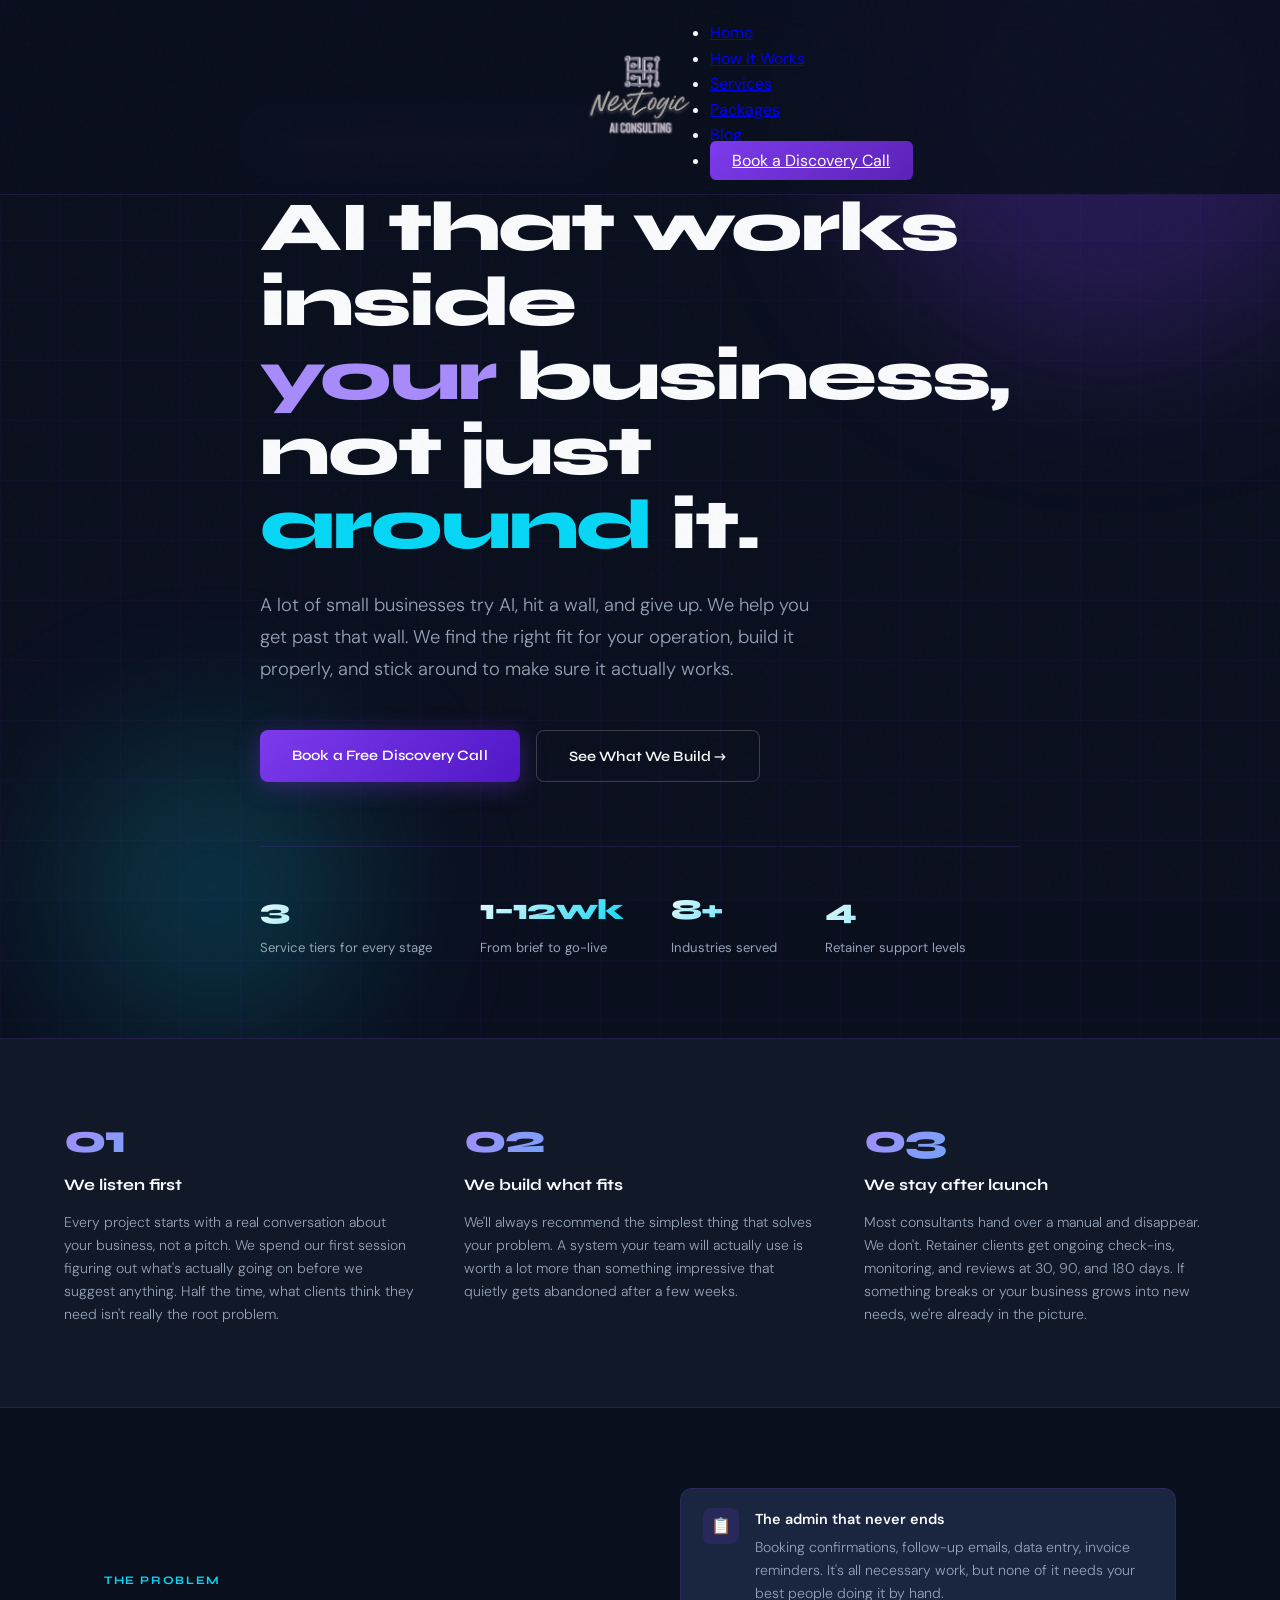
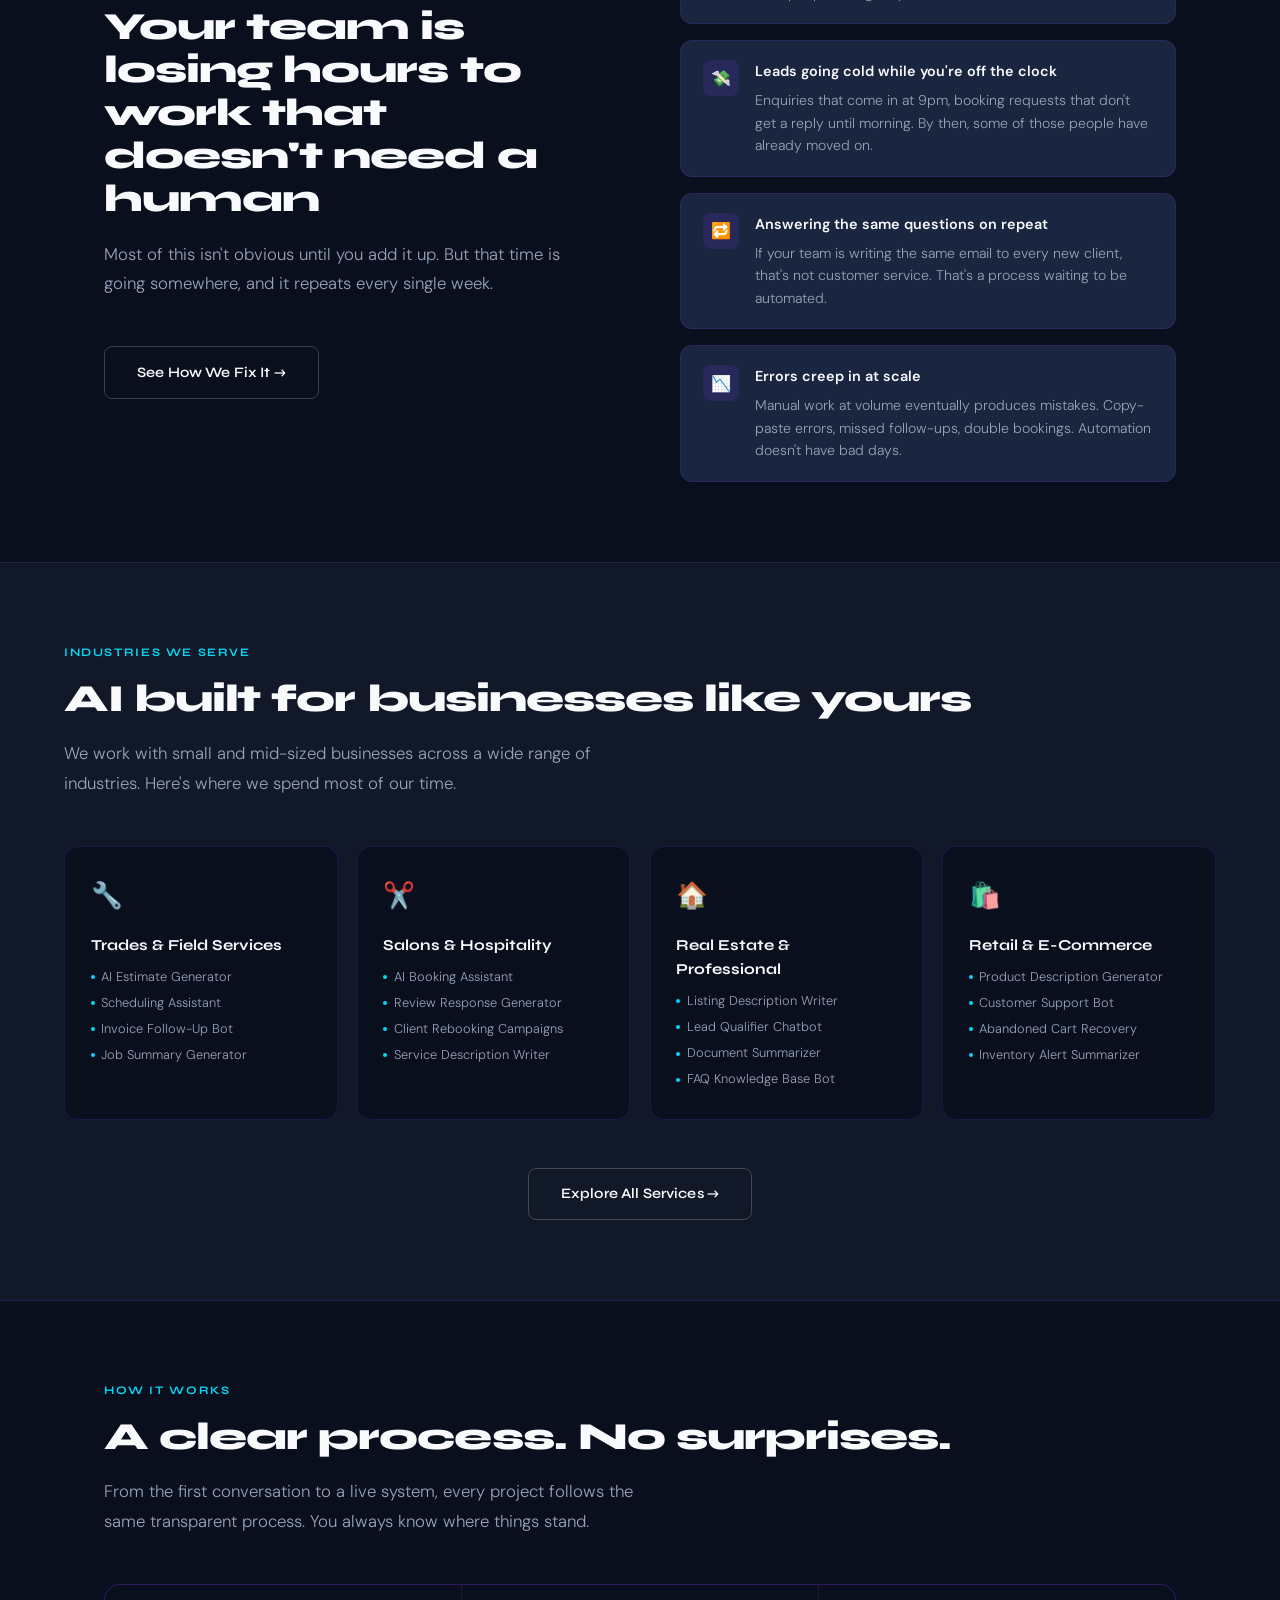
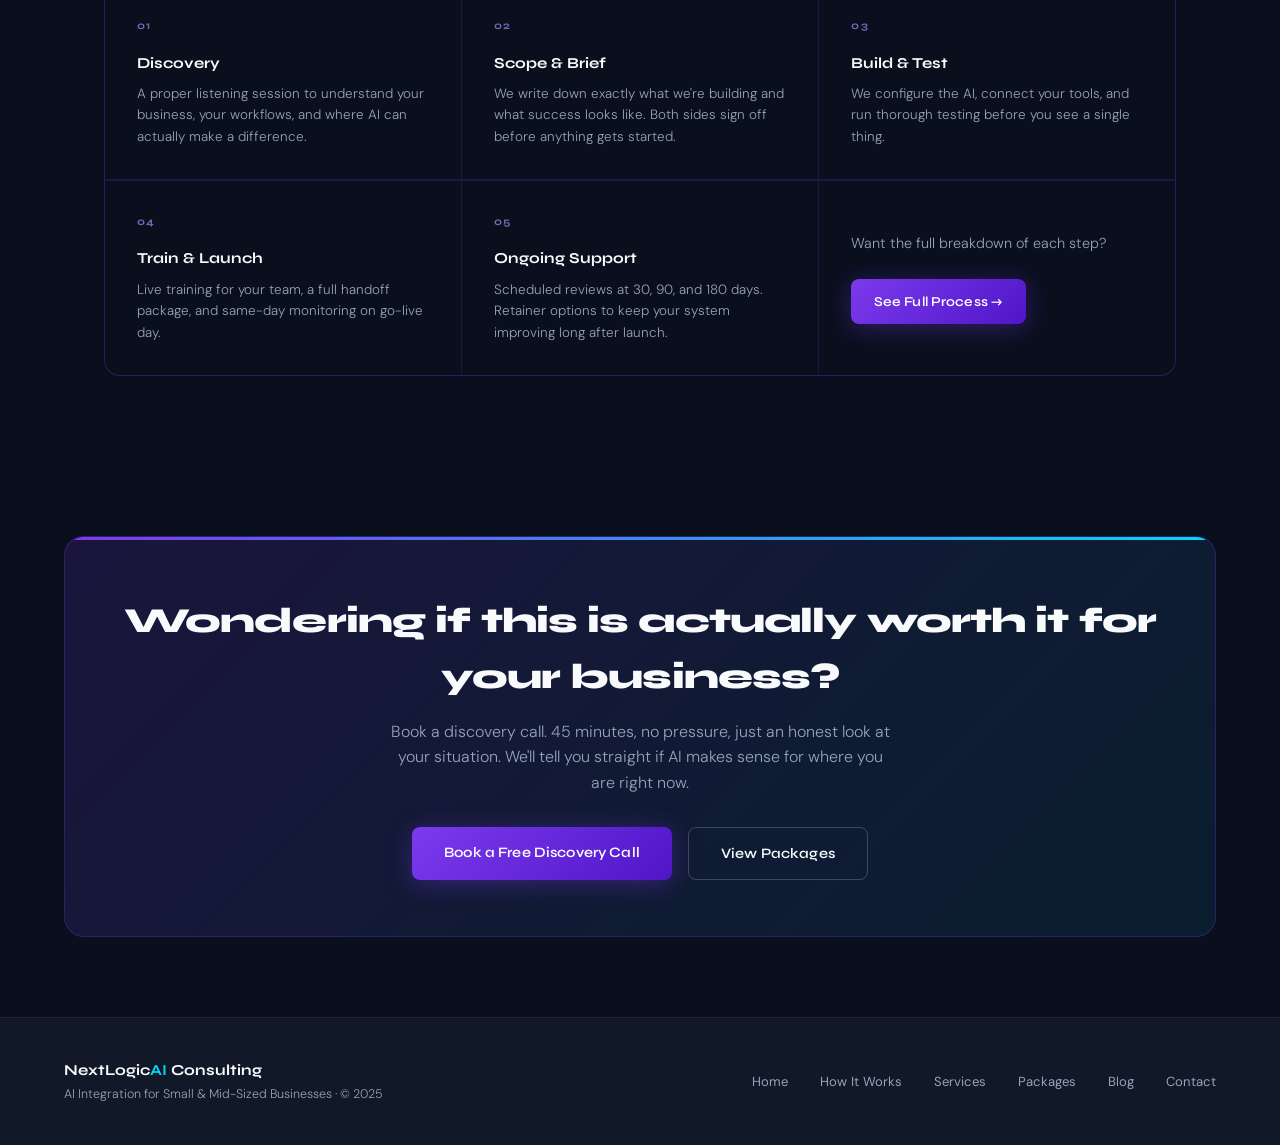
==== commit 4c541f16: "Add files via upload" ====
--- a/index.html
+++ b/index.html
@@ -33,16 +33,16 @@
     <div class="orb orb-2"></div>
   </div>
   <div class="hero-inner">
-    <div class="hero-label">Your AI Integration Partner</div>
-    <h1>AI that works inside<br><span class="accent-v">your</span> business —<br>not just <span class="accent-c">around</span> it.</h1>
-    <p class="hero-sub">NextLogicAI helps small and mid-sized businesses build, deploy, and maintain AI tools that save time, reduce errors, and grow revenue. We handle the complexity. You see the results.</p>
+    <div class="hero-label">Your AI Partner for the Long Run</div>
+    <h1>AI that works inside<br><span class="accent-v">your</span> business,<br>not just <span class="accent-c">around</span> it.</h1>
+    <p class="hero-sub">A lot of small businesses try AI, hit a wall, and give up. We help you get past that wall. We find the right fit for your operation, build it properly, and stick around to make sure it actually works.</p>
     <div class="hero-actions">
       <a href="contact.html" class="btn-primary">Book a Free Discovery Call</a>
-      <a href="services.html" class="btn-secondary">See What We Build →</a>
+      <a href="services.html" class="btn-secondary">See What We Build &rarr;</a>
     </div>
     <div class="hero-stat-row">
       <div class="hero-stat"><strong>3</strong><span>Service tiers for every stage</span></div>
-      <div class="hero-stat"><strong>1–12wk</strong><span>From brief to go-live</span></div>
+      <div class="hero-stat"><strong>1&ndash;12wk</strong><span>From brief to go-live</span></div>
       <div class="hero-stat"><strong>8+</strong><span>Industries served</span></div>
       <div class="hero-stat"><strong>4</strong><span>Retainer support levels</span></div>
     </div>
@@ -51,9 +51,9 @@
 
 <section id="intro">
   <div class="intro-inner reveal">
-    <div class="intro-item"><div class="intro-item-num">01</div><h3>We listen first</h3><p>Every engagement starts with a structured discovery call — not a pitch. We spend our first session understanding your business before suggesting a single tool.</p></div>
-    <div class="intro-item"><div class="intro-item-num">02</div><h3>We build what fits</h3><p>No bloated solutions, no unnecessary complexity. We recommend the simplest system your team can actually use and maintain — and we scope to your reality.</p></div>
-    <div class="intro-item"><div class="intro-item-num">03</div><h3>We stay after launch</h3><p>Retainer tiers mean your AI system keeps improving after go-live. We monitor, optimize, and expand as your business grows — we don't disappear at handoff.</p></div>
+    <div class="intro-item"><div class="intro-item-num">01</div><h3>We listen first</h3><p>Every project starts with a real conversation about your business, not a pitch. We spend our first session figuring out what's actually going on before we suggest anything. Half the time, what clients think they need isn't really the root problem.</p></div>
+    <div class="intro-item"><div class="intro-item-num">02</div><h3>We build what fits</h3><p>We'll always recommend the simplest thing that solves your problem. A system your team will actually use is worth a lot more than something impressive that quietly gets abandoned after a few weeks.</p></div>
+    <div class="intro-item"><div class="intro-item-num">03</div><h3>We stay after launch</h3><p>Most consultants hand over a manual and disappear. We don't. Retainer clients get ongoing check-ins, monitoring, and reviews at 30, 90, and 180 days. If something breaks or your business grows into new needs, we're already in the picture.</p></div>
   </div>
 </section>
 
@@ -61,15 +61,15 @@
   <div class="problem-grid reveal">
     <div>
       <div class="section-label">The Problem</div>
-      <h2 class="section-title">Your team is losing hours to work AI could handle</h2>
-      <p class="section-desc">Most small businesses are already paying for the problem — in wasted time, missed follow-ups, and manual work that repeats itself every single week.</p>
-      <a href="how-it-works.html" class="btn-secondary">See How We Fix It →</a>
+      <h2 class="section-title">Your team is losing hours to work that doesn't need a human</h2>
+      <p class="section-desc">Most of this isn't obvious until you add it up. But that time is going somewhere, and it repeats every single week.</p>
+      <a href="how-it-works.html" class="btn-secondary">See How We Fix It &rarr;</a>
     </div>
     <div class="problem-pains">
-      <div class="pain-item"><div class="pain-icon">📋</div><div><strong>Hours lost to manual admin</strong><p>Booking confirmations, follow-up emails, data entry, invoice reminders — repetitive tasks that eat your team's day.</p></div></div>
-      <div class="pain-item"><div class="pain-icon">💸</div><div><strong>Revenue leaking after hours</strong><p>Leads that come in at 9pm, booking requests that go unanswered, questions that never get a response. AI doesn't clock out.</p></div></div>
-      <div class="pain-item"><div class="pain-icon">🔁</div><div><strong>The same questions, every day</strong><p>Your team answering the same FAQs, writing the same emails, explaining the same process — to every single new client.</p></div></div>
-      <div class="pain-item"><div class="pain-icon">📉</div><div><strong>Errors from manual processes</strong><p>Copy-paste mistakes, missed follow-ups, double-bookings. Manual work at volume produces errors. Automation doesn't.</p></div></div>
+      <div class="pain-item"><div class="pain-icon">📋</div><div><strong>The admin that never ends</strong><p>Booking confirmations, follow-up emails, data entry, invoice reminders. It's all necessary work, but none of it needs your best people doing it by hand.</p></div></div>
+      <div class="pain-item"><div class="pain-icon">💸</div><div><strong>Leads going cold while you're off the clock</strong><p>Enquiries that come in at 9pm, booking requests that don't get a reply until morning. By then, some of those people have already moved on.</p></div></div>
+      <div class="pain-item"><div class="pain-icon">🔁</div><div><strong>Answering the same questions on repeat</strong><p>If your team is writing the same email to every new client, that's not customer service. That's a process waiting to be automated.</p></div></div>
+      <div class="pain-item"><div class="pain-icon">📉</div><div><strong>Errors creep in at scale</strong><p>Manual work at volume eventually produces mistakes. Copy-paste errors, missed follow-ups, double bookings. Automation doesn't have bad days.</p></div></div>
     </div>
   </div>
 </section>
@@ -79,7 +79,7 @@
     <div class="reveal">
       <div class="section-label">Industries We Serve</div>
       <h2 class="section-title">AI built for businesses like yours</h2>
-      <p class="section-desc">We specialize in practical AI solutions for small and mid-sized businesses across a wide range of industries worldwide.</p>
+      <p class="section-desc">We work with small and mid-sized businesses across a wide range of industries. Here's where we spend most of our time.</p>
     </div>
     <div class="industry-grid reveal">
       <div class="industry-card"><div class="industry-icon">🔧</div><h3>Trades &amp; Field Services</h3><ul><li>AI Estimate Generator</li><li>Scheduling Assistant</li><li>Invoice Follow-Up Bot</li><li>Job Summary Generator</li></ul></div>
@@ -88,7 +88,7 @@
       <div class="industry-card"><div class="industry-icon">🛍️</div><h3>Retail &amp; E-Commerce</h3><ul><li>Product Description Generator</li><li>Customer Support Bot</li><li>Abandoned Cart Recovery</li><li>Inventory Alert Summarizer</li></ul></div>
     </div>
     <div style="text-align:center;margin-top:3rem;" class="reveal">
-      <a href="services.html" class="btn-secondary">Explore All Services →</a>
+      <a href="services.html" class="btn-secondary">Explore All Services &rarr;</a>
     </div>
   </div>
 </section>
@@ -97,25 +97,25 @@
   <div class="reveal">
     <div class="section-label">How It Works</div>
     <h2 class="section-title">A clear process. No surprises.</h2>
-    <p class="section-desc">From first conversation to live system, every project follows the same structured, transparent process.</p>
+    <p class="section-desc">From the first conversation to a live system, every project follows the same transparent process. You always know where things stand.</p>
   </div>
   <div class="steps-row reveal">
-    <div class="step-mini"><div class="step-mini-num">01</div><h3>Discovery</h3><p>A listening session to understand your business, your workflows, and where AI can deliver real value.</p></div>
-    <div class="step-mini"><div class="step-mini-num">02</div><h3>Scope &amp; Brief</h3><p>We document exactly what we're building, what success looks like, and sign off before anything is built.</p></div>
-    <div class="step-mini"><div class="step-mini-num">03</div><h3>Build &amp; Test</h3><p>We configure AI, connect your tools, and run thorough QA — including adversarial testing — before you see it.</p></div>
-    <div class="step-mini"><div class="step-mini-num">04</div><h3>Train &amp; Launch</h3><p>Live training for your team, a complete handoff package, and same-day monitoring on go-live day.</p></div>
-    <div class="step-mini"><div class="step-mini-num">05</div><h3>Ongoing Support</h3><p>Formal reviews at 30, 90, and 180 days. Retainer options to keep your system improving after launch.</p></div>
+    <div class="step-mini"><div class="step-mini-num">01</div><h3>Discovery</h3><p>A proper listening session to understand your business, your workflows, and where AI can actually make a difference.</p></div>
+    <div class="step-mini"><div class="step-mini-num">02</div><h3>Scope &amp; Brief</h3><p>We write down exactly what we're building and what success looks like. Both sides sign off before anything gets started.</p></div>
+    <div class="step-mini"><div class="step-mini-num">03</div><h3>Build &amp; Test</h3><p>We configure the AI, connect your tools, and run thorough testing before you see a single thing.</p></div>
+    <div class="step-mini"><div class="step-mini-num">04</div><h3>Train &amp; Launch</h3><p>Live training for your team, a full handoff package, and same-day monitoring on go-live day.</p></div>
+    <div class="step-mini"><div class="step-mini-num">05</div><h3>Ongoing Support</h3><p>Scheduled reviews at 30, 90, and 180 days. Retainer options to keep your system improving long after launch.</p></div>
     <div class="step-mini" style="display:flex;flex-direction:column;justify-content:center;align-items:flex-start;">
       <p style="font-size:0.9rem;color:var(--muted);margin-bottom:1.5rem;font-weight:300;">Want the full breakdown of each step?</p>
-      <a href="how-it-works.html" class="btn-primary" style="font-size:0.85rem;padding:0.75rem 1.4rem;">See Full Process →</a>
+      <a href="how-it-works.html" class="btn-primary" style="font-size:0.85rem;padding:0.75rem 1.4rem;">See Full Process &rarr;</a>
     </div>
   </div>
 </section>
 
 <section class="cta-section">
   <div class="cta-strip reveal" style="max-width:1200px;margin:0 auto;">
-    <h2>Ready to see what AI can do for your business?</h2>
-    <p>Book a no-obligation discovery call. 45 minutes to understand your situation — and leave knowing whether AI is the right fit.</p>
+    <h2>Wondering if this is actually worth it for your business?</h2>
+    <p>Book a discovery call. 45 minutes, no pressure, just an honest look at your situation. We'll tell you straight if AI makes sense for where you are right now.</p>
     <div class="cta-strip-actions">
       <a href="contact.html" class="btn-primary">Book a Free Discovery Call</a>
       <a href="packages.html" class="btn-secondary">View Packages</a>
--- a/style.css
+++ b/style.css
@@ -1,11 +1,6 @@
-/* ════════════════════════════════════════════════
-   NEXTLOGICAI — MASTER STYLESHEET
-   www.nextlogic-ai.com
-   ════════════════════════════════════════════════ */
-
+/* ── NEXTLOGICAI SHARED STYLES ── */
 @import url('https://fonts.googleapis.com/css2?family=Syne:wght@400;500;600;700;800&family=DM+Sans:ital,wght@0,300;0,400;0,500;1,300&display=swap');
 
-/* ── TOKENS ── */
 :root {
   --navy: #0a0f1e;
   --navy-mid: #111827;
@@ -21,7 +16,6 @@
   --glow-c: rgba(6,214,245,0.18);
 }
 
-/* ── RESET ── */
 *, *::before, *::after { box-sizing: border-box; margin: 0; padding: 0; }
 html { scroll-behavior: smooth; }
 
@@ -35,7 +29,6 @@
 
 h1, h2, h3, h4 { font-family: 'Syne', sans-serif; }
 
-/* Noise overlay */
 body::before {
   content: '';
   position: fixed;
@@ -46,7 +39,6 @@
   opacity: 0.5;
 }
 
-
 /* ════════════════════════════════════════════════
    NAV
    ════════════════════════════════════════════════ */
@@ -54,9 +46,9 @@
   position: fixed;
   top: 0; left: 0; right: 0;
   z-index: 100;
-  display: flex;
+  display: grid;
+  grid-template-columns: 1fr auto 1fr;
   align-items: center;
-  justify-content: space-between;
   padding: 1.25rem 4rem;
   background: rgba(10,15,30,0.88);
   backdrop-filter: blur(16px);
@@ -65,9 +57,9 @@
 }
 
 .nav-logo {
+  grid-column: 2;
   display: flex;
   align-items: center;
-  gap: 0.6rem;
   text-decoration: none;
 }
 
@@ -77,14 +69,33 @@
   display: block;
 }
 
-.nav-links {
+/* Left links */
+.nav-links-left {
+  grid-column: 1;
   display: flex;
   gap: 2.5rem;
   list-style: none;
   align-items: center;
-}
-
-.nav-links a {
+  justify-self: start;
+  margin: 0;
+  padding: 0;
+}
+
+/* Right links */
+.nav-links-right {
+  grid-column: 3;
+  display: flex;
+  gap: 2.5rem;
+  list-style: none;
+  align-items: center;
+  justify-self: end;
+  margin: 0;
+  padding: 0;
+}
+
+/* Shared link styles */
+.nav-links-left a,
+.nav-links-right a {
   color: var(--muted);
   text-decoration: none;
   font-family: 'Syne', sans-serif;
@@ -93,8 +104,10 @@
   letter-spacing: 0.02em;
   transition: color 0.2s;
 }
-.nav-links a:hover { color: var(--white); }
-.nav-links a.active { color: var(--white); }
+.nav-links-left a:hover,
+.nav-links-right a:hover { color: var(--white); }
+.nav-links-left a.active,
+.nav-links-right a.active { color: var(--white); }
 
 .nav-cta {
   background: linear-gradient(135deg, var(--violet), #5b21b6) !important;
@@ -171,7 +184,20 @@
   box-shadow: 0 4px 24px rgba(124,58,237,0.4);
 }
 
-
+/* ── MOBILE NAV OVERRIDE ── */
+@media (max-width: 768px) {
+  nav {
+    padding: 1rem 1.25rem;
+    grid-template-columns: 1fr auto 1fr;
+  }
+  .nav-links-left { display: none; }
+  .nav-links-right { display: none; }
+  .nav-hamburger {
+    display: flex;
+    grid-column: 3;
+    justify-self: end;
+  }
+}
 /* ════════════════════════════════════════════════
    BUTTONS
    ════════════════════════════════════════════════ */
@@ -1109,4 +1135,4 @@
   .pillars-grid { grid-template-columns: 1fr; }
   .addons-table { font-size: 0.82rem; }
   .addons-table th, .addons-table td { padding: 0.9rem 1rem; }
-}
+}
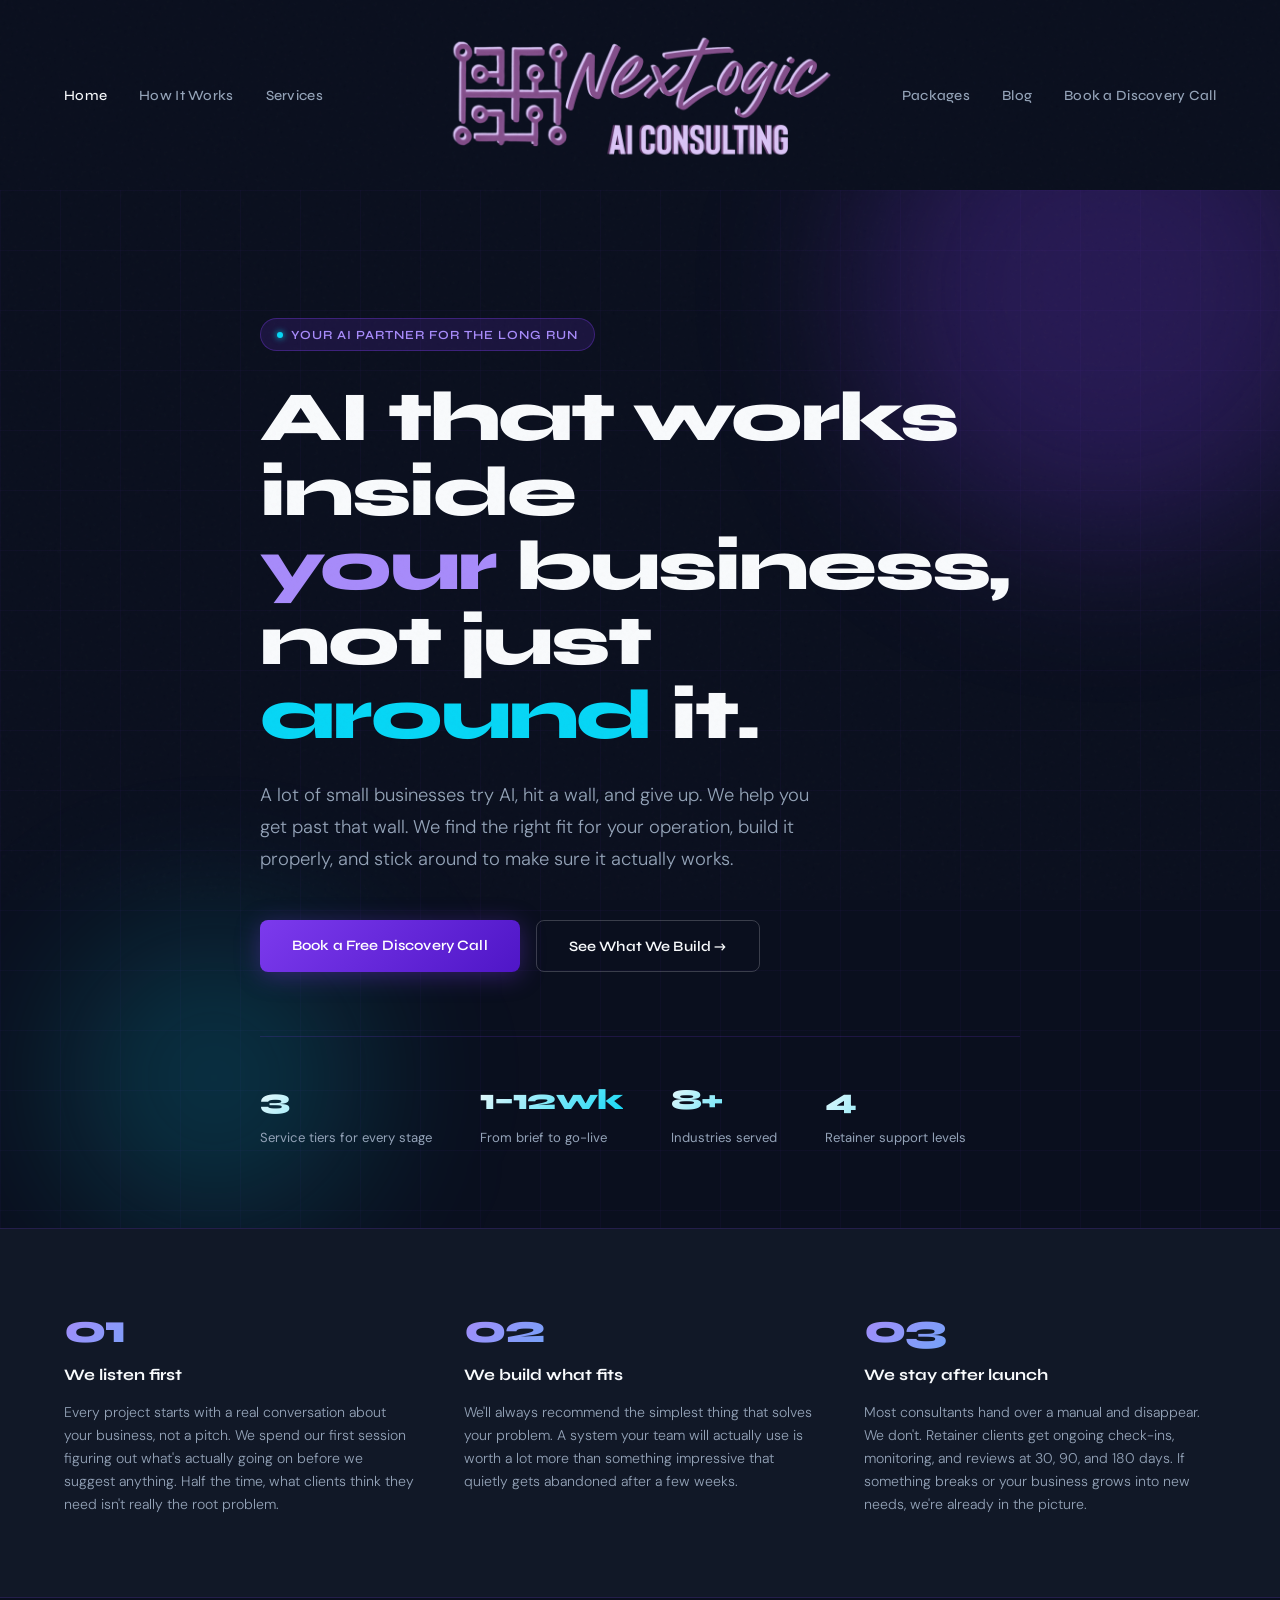
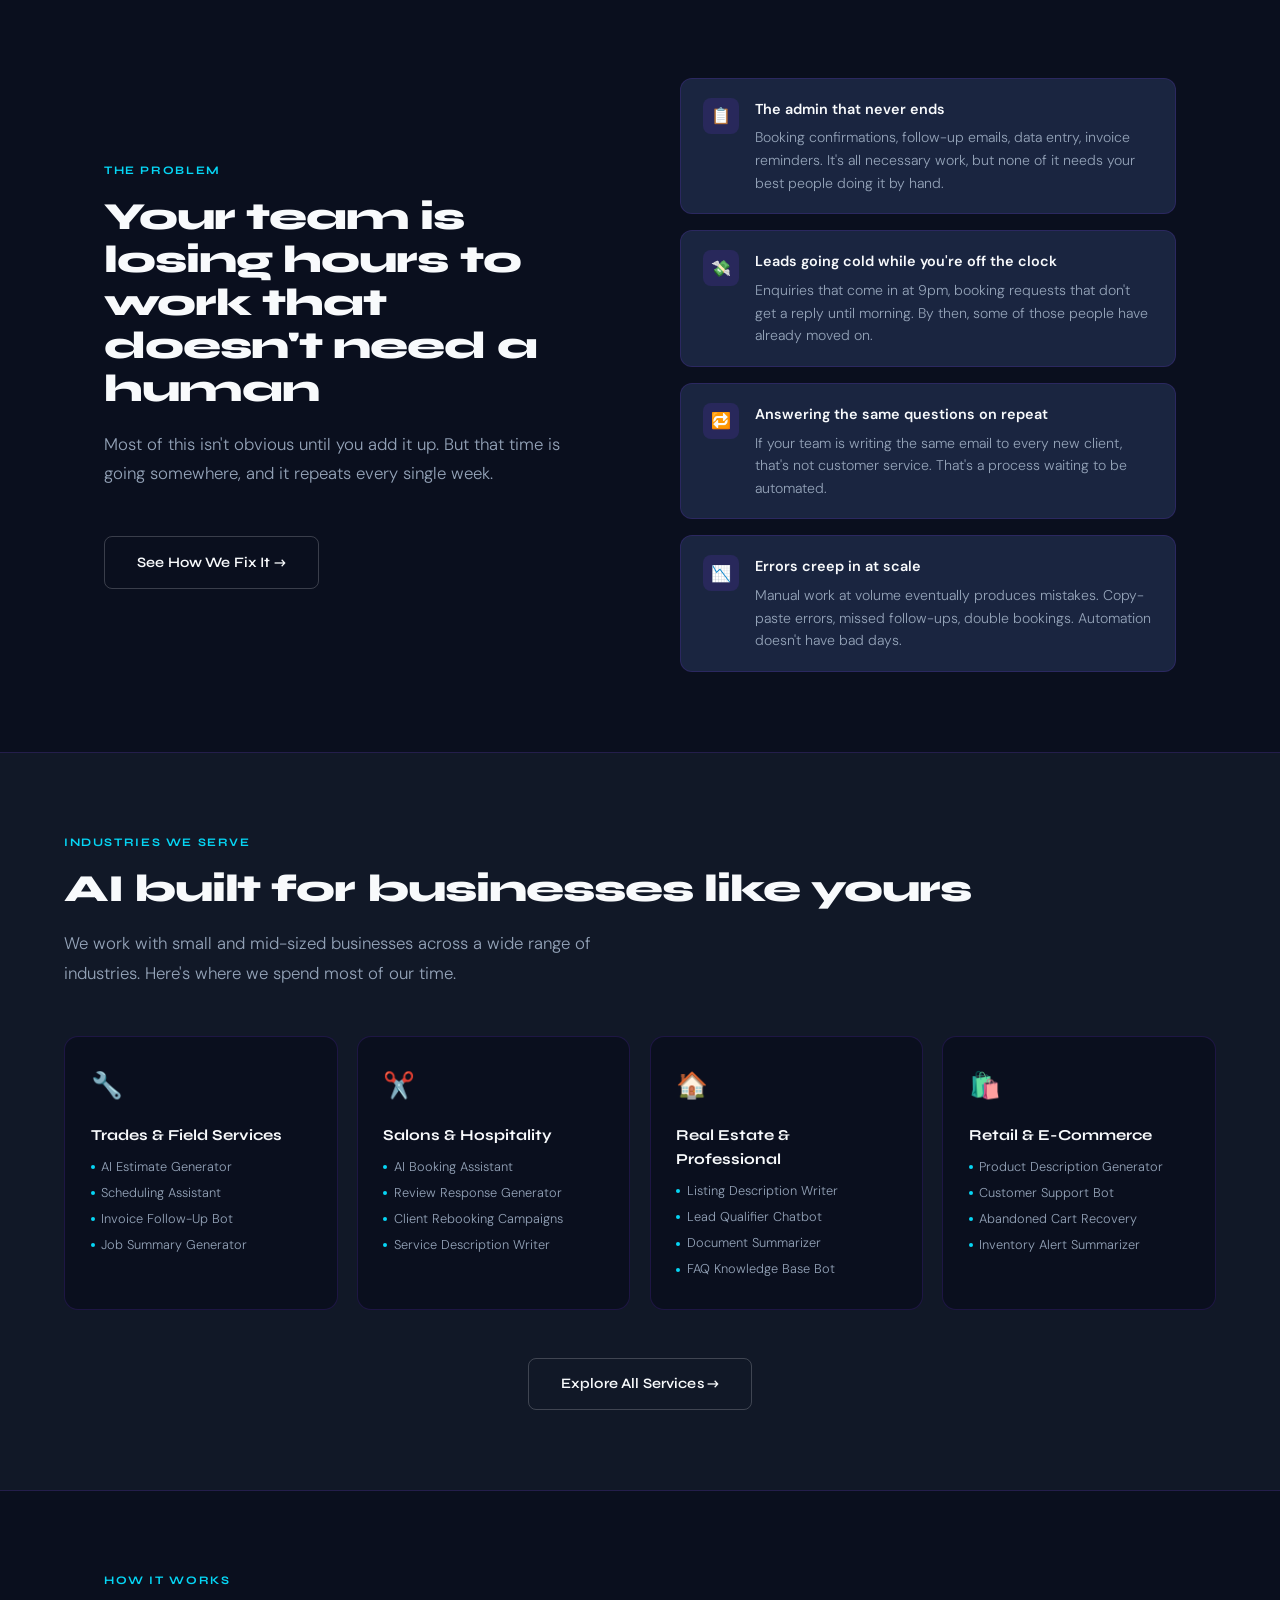
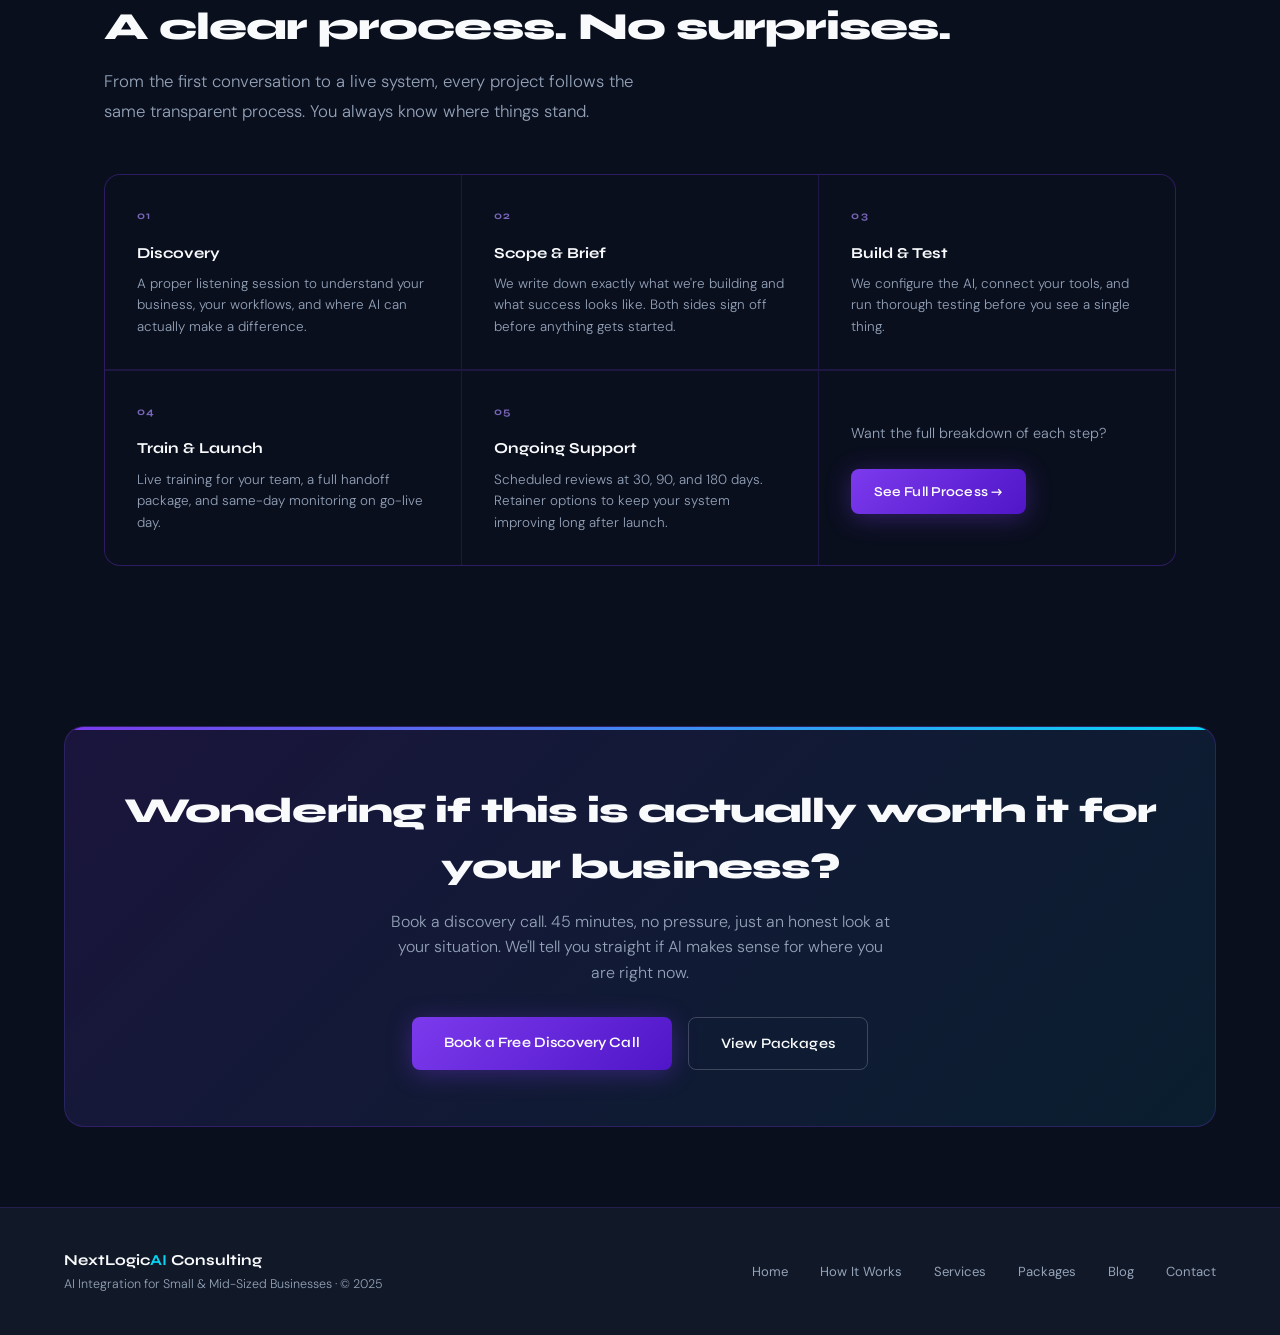
==== commit 624ccbaa: "Merge 2970ca61f854969e57dd06140a32c452133d68f9 into c58608a98b0f39db4dc252cb13e942d2e62ef30b" ====
--- a/index.html
+++ b/index.html
@@ -19,7 +19,7 @@
 <meta name="twitter:description" content="Practical AI consulting for SMBs. We build, deploy, and maintain AI tools that save time and grow revenue.">
 <meta name="twitter:image" content="https://www.nextlogic-ai.com/og-image.jpg">
 <script type="application/ld+json">
-{"@context":"https://schema.org","@graph":[{"@type":"Organization","@id":"https://www.nextlogic-ai.com/#organization","name":"NextLogicAI Consulting","url":"https://www.nextlogic-ai.com","logo":"https://www.nextlogic-ai.com/logo.png","email":"hello@nextlogicai.com"},{"@type":"WebSite","@id":"https://www.nextlogic-ai.com/#website","url":"https://www.nextlogic-ai.com","name":"NextLogicAI Consulting","publisher":{"@id":"https://www.nextlogic-ai.com/#organization"}}]}
+{"@context":"https://schema.org","@graph":[{"@type":"Organization","@id":"https://www.nextlogic-ai.com/#organization","name":"NextLogicAI Consulting","url":"https://www.nextlogic-ai.com","logo":"https://www.nextlogic-ai.com/logo.png","email":"info@nextlogicai.com"},{"@type":"WebSite","@id":"https://www.nextlogic-ai.com/#website","url":"https://www.nextlogic-ai.com","name":"NextLogicAI Consulting","publisher":{"@id":"https://www.nextlogic-ai.com/#organization"}}]}
 </script>
 <link rel="stylesheet" href="style.css">
 </head>
--- a/style.css
+++ b/style.css
@@ -1,6 +1,11 @@
-/* ── NEXTLOGICAI SHARED STYLES ── */
+/* ════════════════════════════════════════════════
+   NEXTLOGICAI — MASTER STYLESHEET
+   www.nextlogic-ai.com
+   ════════════════════════════════════════════════ */
+
 @import url('https://fonts.googleapis.com/css2?family=Syne:wght@400;500;600;700;800&family=DM+Sans:ital,wght@0,300;0,400;0,500;1,300&display=swap');
 
+/* ── TOKENS ── */
 :root {
   --navy: #0a0f1e;
   --navy-mid: #111827;
@@ -16,6 +21,7 @@
   --glow-c: rgba(6,214,245,0.18);
 }
 
+/* ── RESET ── */
 *, *::before, *::after { box-sizing: border-box; margin: 0; padding: 0; }
 html { scroll-behavior: smooth; }
 
@@ -29,6 +35,7 @@
 
 h1, h2, h3, h4 { font-family: 'Syne', sans-serif; }
 
+/* Noise overlay */
 body::before {
   content: '';
   position: fixed;
@@ -43,57 +50,45 @@
    NAV
    ════════════════════════════════════════════════ */
 nav {
-  position: fixed;
-  top: 0; left: 0; right: 0;
-  z-index: 100;
   display: grid;
   grid-template-columns: 1fr auto 1fr;
   align-items: center;
   padding: 1.25rem 4rem;
-  background: rgba(10,15,30,0.88);
-  backdrop-filter: blur(16px);
-  -webkit-backdrop-filter: blur(16px);
-  border-bottom: 1px solid var(--border);
 }
 
 .nav-logo {
   grid-column: 2;
+  justify-self: center;
+}
+
+.nav-links-left {
+  grid-column: 1;
+  justify-self: start;
   display: flex;
   align-items: center;
-  text-decoration: none;
+  gap: 2rem;
+  list-style: none;
+  margin: 0;
+  padding: 0;
+}
+
+.nav-links-right {
+  grid-column: 3;
+  justify-self: end;
+  display: flex;
+  align-items: center;
+  gap: 2rem;
+  list-style: none;
+  margin: 0;
+  padding: 0;
 }
 
 .nav-logo-img {
-  height: 85px;
+  height: 150px;
   width: auto;
   display: block;
 }
 
-/* Left links */
-.nav-links-left {
-  grid-column: 1;
-  display: flex;
-  gap: 2.5rem;
-  list-style: none;
-  align-items: center;
-  justify-self: start;
-  margin: 0;
-  padding: 0;
-}
-
-/* Right links */
-.nav-links-right {
-  grid-column: 3;
-  display: flex;
-  gap: 2.5rem;
-  list-style: none;
-  align-items: center;
-  justify-self: end;
-  margin: 0;
-  padding: 0;
-}
-
-/* Shared link styles */
 .nav-links-left a,
 .nav-links-right a {
   color: var(--muted);
@@ -108,15 +103,6 @@
 .nav-links-right a:hover { color: var(--white); }
 .nav-links-left a.active,
 .nav-links-right a.active { color: var(--white); }
-
-.nav-cta {
-  background: linear-gradient(135deg, var(--violet), #5b21b6) !important;
-  color: white !important;
-  padding: 0.55rem 1.4rem;
-  border-radius: 6px;
-  transition: opacity 0.2s, transform 0.2s !important;
-}
-.nav-cta:hover { opacity: 0.88; transform: translateY(-1px); }
 
 /* ── HAMBURGER ── */
 .nav-hamburger {
@@ -184,20 +170,6 @@
   box-shadow: 0 4px 24px rgba(124,58,237,0.4);
 }
 
-/* ── MOBILE NAV OVERRIDE ── */
-@media (max-width: 768px) {
-  nav {
-    padding: 1rem 1.25rem;
-    grid-template-columns: 1fr auto 1fr;
-  }
-  .nav-links-left { display: none; }
-  .nav-links-right { display: none; }
-  .nav-hamburger {
-    display: flex;
-    grid-column: 3;
-    justify-self: end;
-  }
-}
 /* ════════════════════════════════════════════════
    BUTTONS
    ════════════════════════════════════════════════ */
@@ -788,6 +760,60 @@
 /* ════════════════════════════════════════════════
    CONTACT PAGE
    ════════════════════════════════════════════════ */
+<<<<<<< HEAD
+=======
+
+.form-box {
+  max-width: 700px;
+  margin: 0 auto;
+}
+
+#contactForm {
+  display: flex;
+  flex-direction: column;
+  gap: 15px;
+}
+
+/* force rows to behave */
+.input-group {
+  display: flex;
+  gap: 10px;
+  flex-wrap: wrap;
+}
+
+.input-group input {
+  flex: 1;
+  min-width: 150px;
+}
+
+/* fix ALL inputs */
+#contactForm input,
+#contactForm select,
+#contactForm textarea {
+  width: 100%;
+  max-width: 100%;
+  box-sizing: border-box;
+}
+
+/* textarea spacing */
+#contactForm textarea {
+  min-height: 100px;
+}
+
+/* button alignment */
+#contactForm button {
+  width: fit-content;
+}
+
+/* fix weird horizontal stretching */
+.container {
+  max-width: 1100px;
+  margin: 0 auto;
+  padding: 0 20px;
+}
+
+
+>>>>>>> refs/remotes/origin/main
 #contact-main { max-width: 1200px; margin: 0 auto; }
 .contact-layout { display: grid; grid-template-columns: 1fr 1.1fr; gap: 5rem; align-items: start; }
 .contact-info { display: flex; flex-direction: column; gap: 2rem; }
@@ -1135,4 +1161,4 @@
   .pillars-grid { grid-template-columns: 1fr; }
   .addons-table { font-size: 0.82rem; }
   .addons-table th, .addons-table td { padding: 0.9rem 1rem; }
-}+}
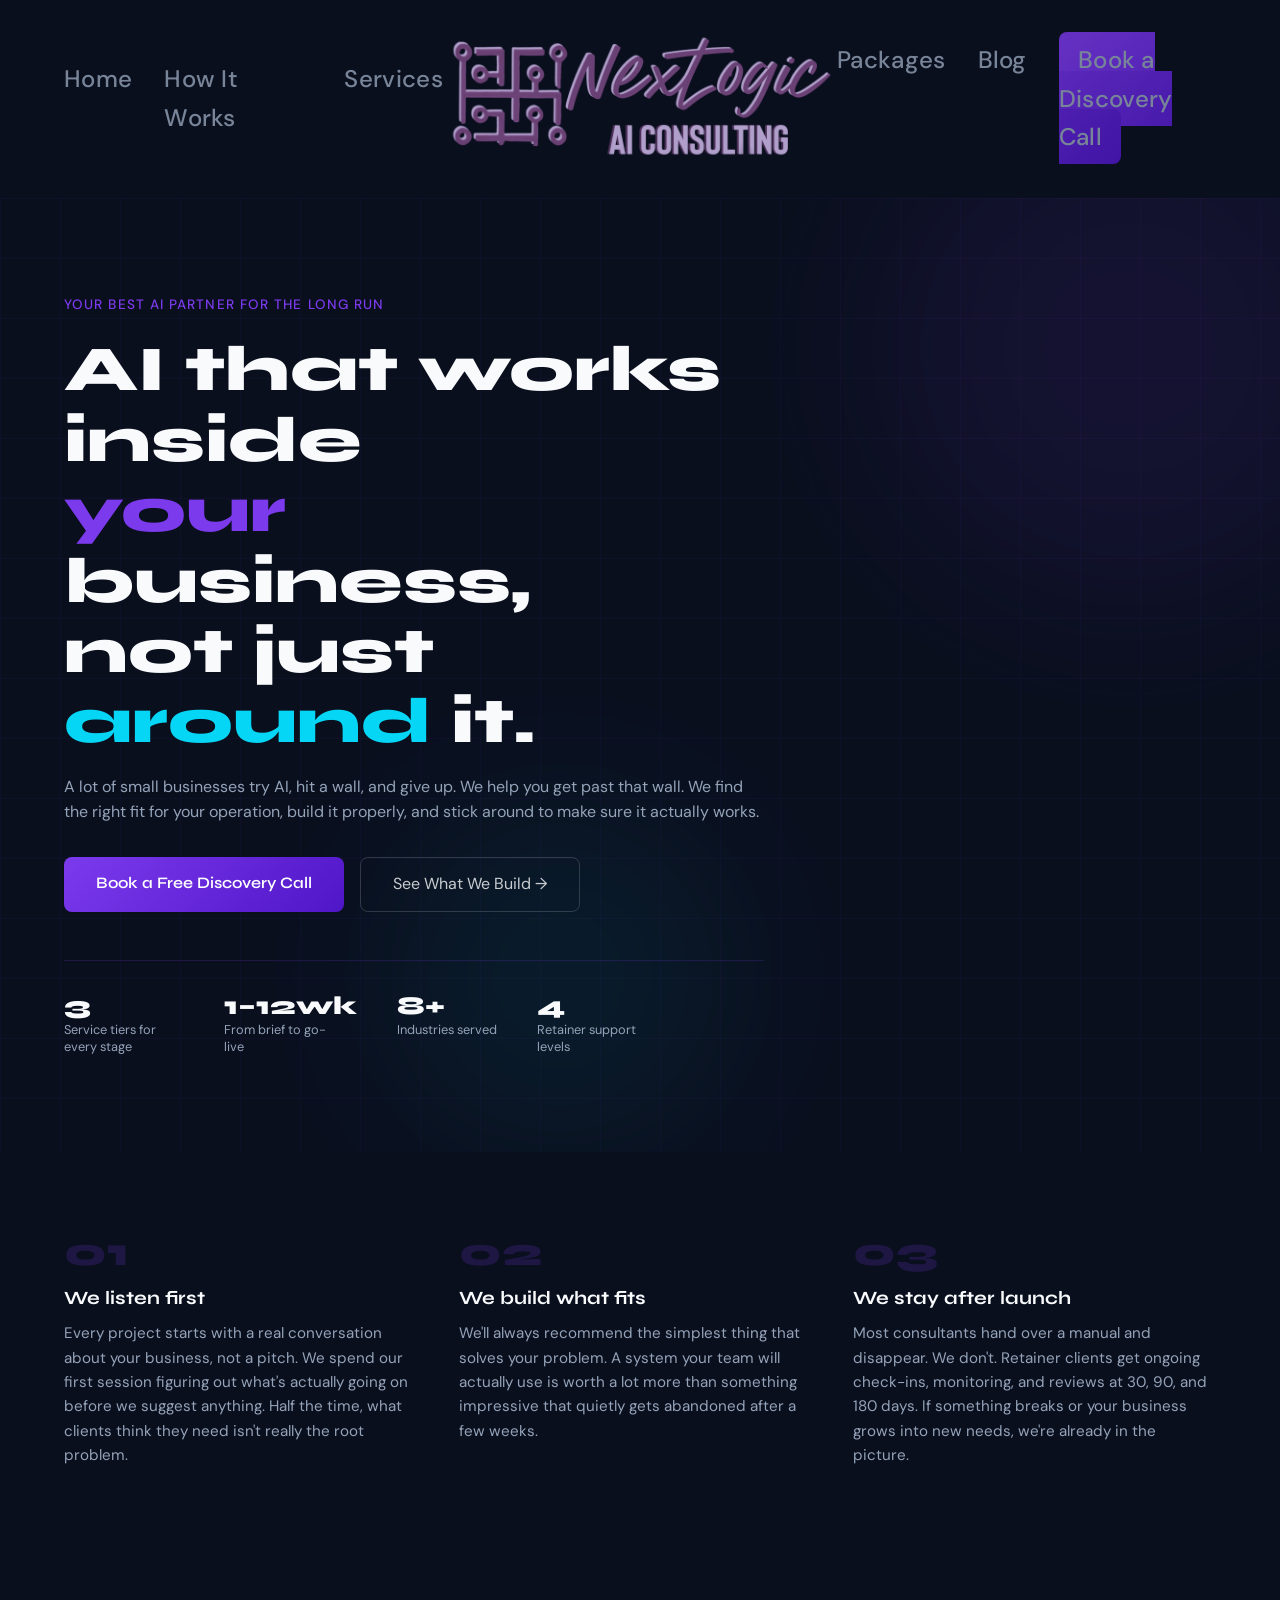
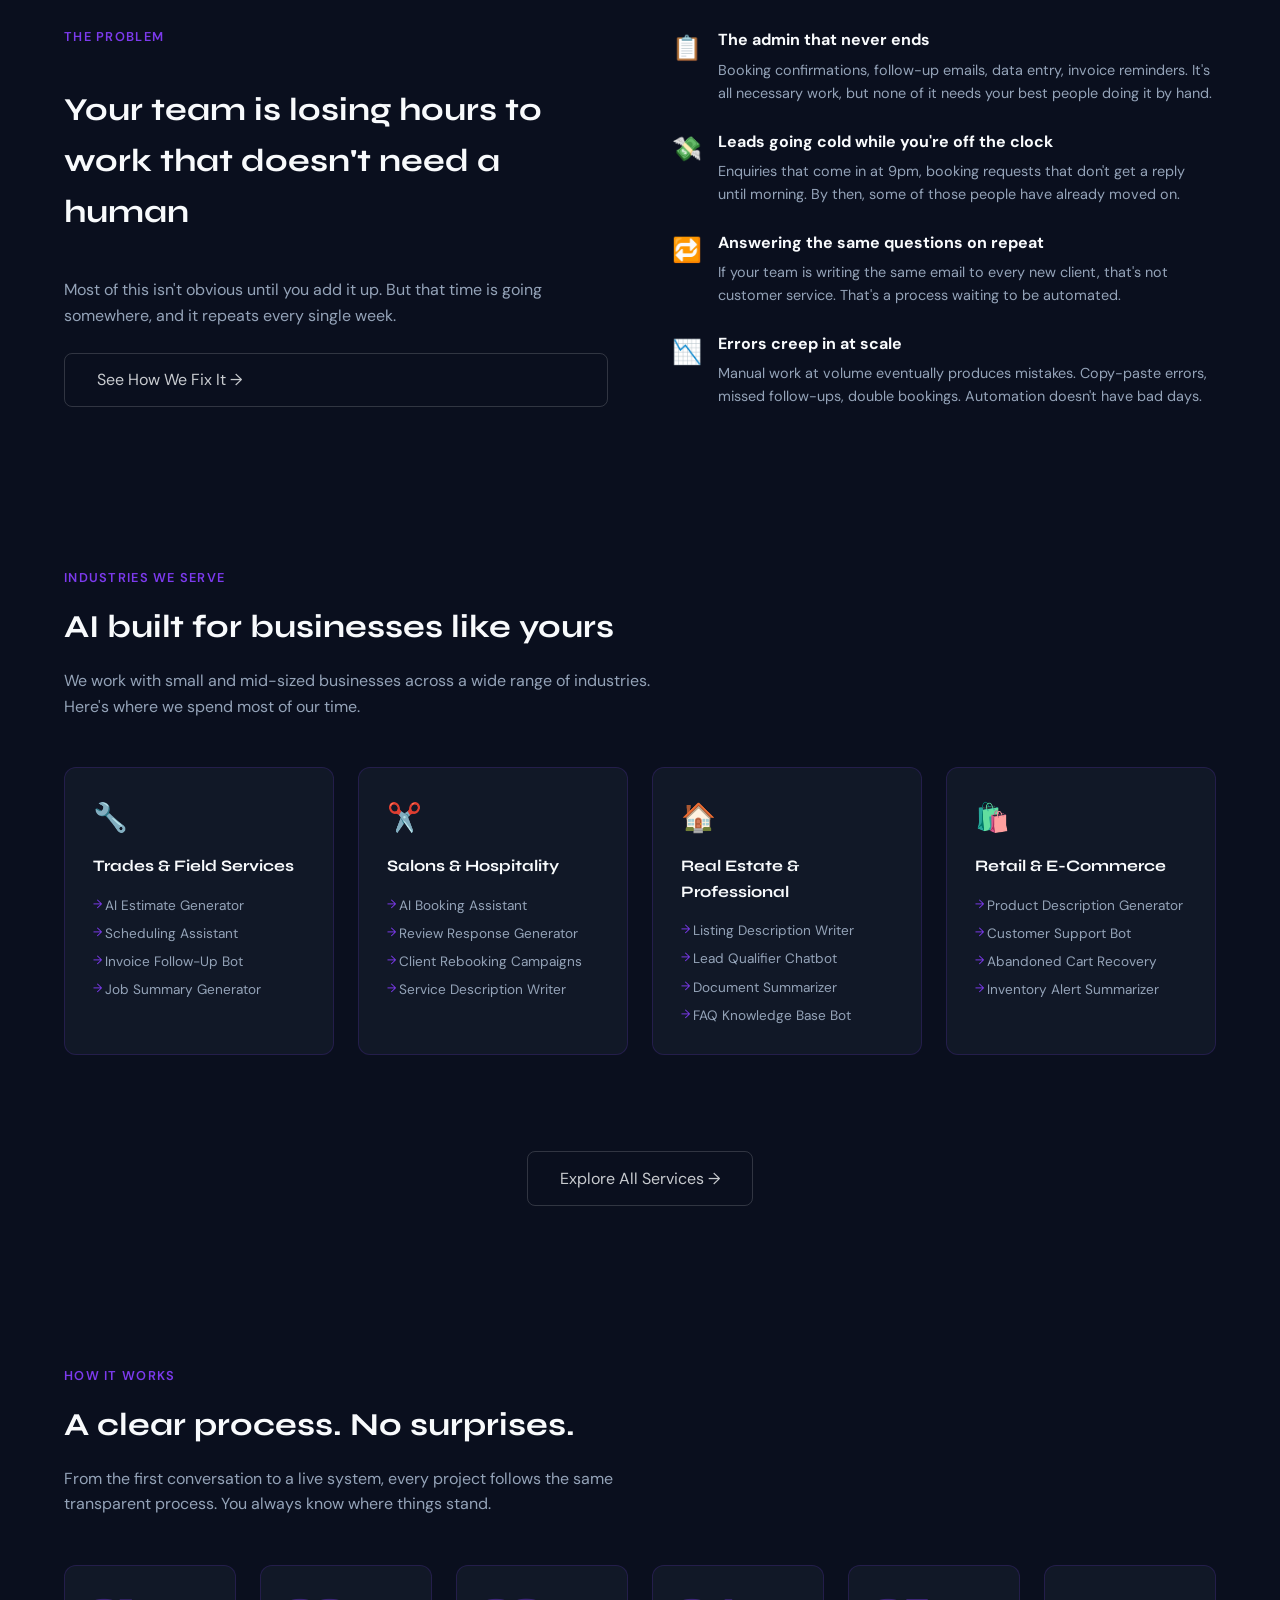
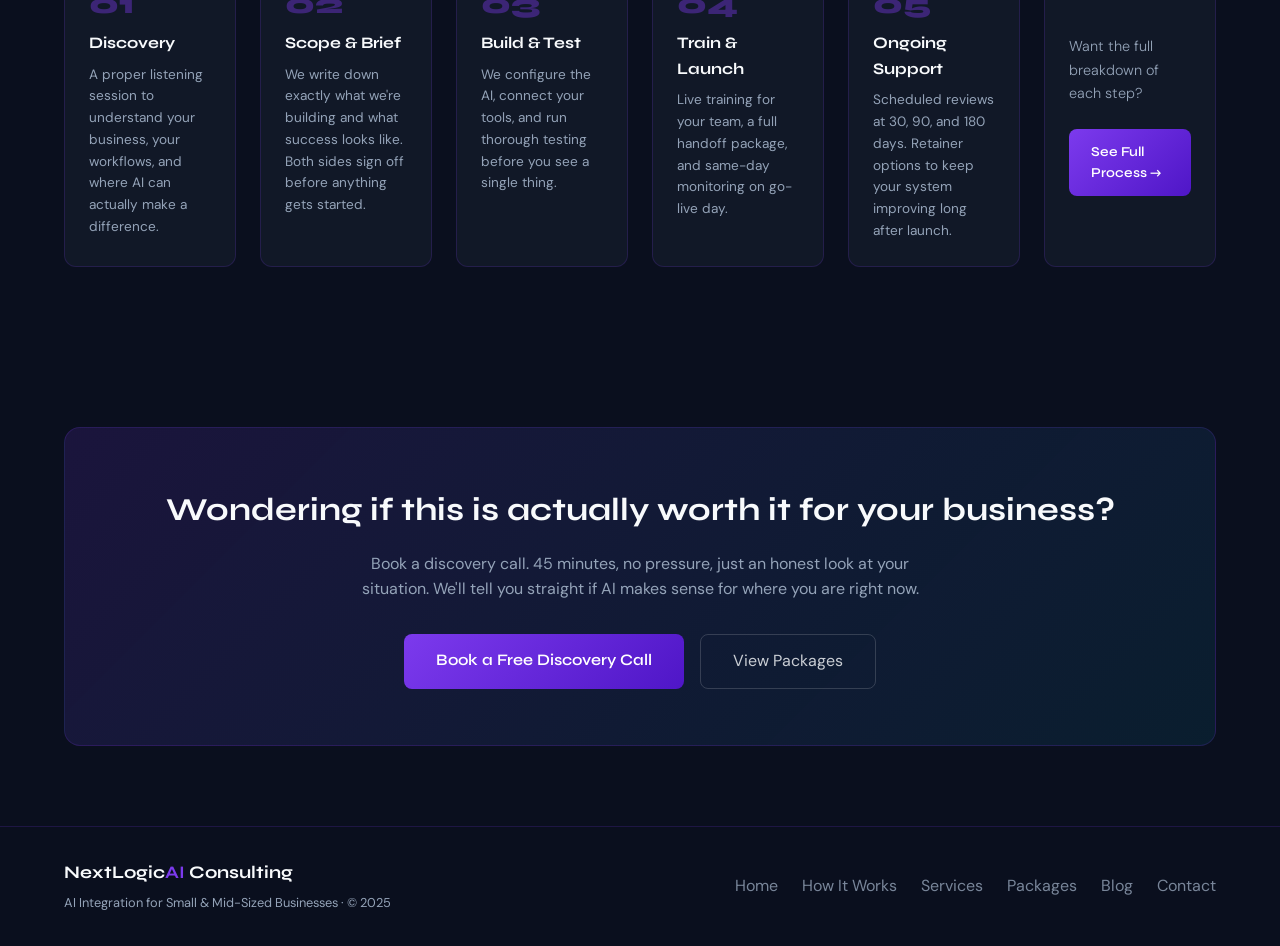
==== commit 8aff63d5: "uncommited updates" ====
--- a/index.html
+++ b/index.html
@@ -24,7 +24,6 @@
 <link rel="stylesheet" href="style.css">
 </head>
 <body>
-<script src="shared.js"></script>
 
 <section id="hero">
   <div style="position:absolute;inset:0;pointer-events:none;">
@@ -33,7 +32,7 @@
     <div class="orb orb-2"></div>
   </div>
   <div class="hero-inner">
-    <div class="hero-label">Your AI Partner for the Long Run</div>
+    <div class="hero-label">Your best AI Partner for the Long Run</div>
     <h1>AI that works inside<br><span class="accent-v">your</span> business,<br>not just <span class="accent-c">around</span> it.</h1>
     <p class="hero-sub">A lot of small businesses try AI, hit a wall, and give up. We help you get past that wall. We find the right fit for your operation, build it properly, and stick around to make sure it actually works.</p>
     <div class="hero-actions">
@@ -123,6 +122,7 @@
   </div>
 </section>
 
+<script src="shared.js"></script>
 <script>injectNav('index'); injectFooter();</script>
 </body>
-</html>
+</html>
--- a/style.css
+++ b/style.css
@@ -1,54 +1,60 @@
 /* ════════════════════════════════════════════════
    NEXTLOGICAI — MASTER STYLESHEET
-   www.nextlogic-ai.com
-   ════════════════════════════════════════════════ */
-
-@import url('https://fonts.googleapis.com/css2?family=Syne:wght@400;500;600;700;800&family=DM+Sans:ital,wght@0,300;0,400;0,500;1,300&display=swap');
+   ════════════════════════════════════════════════ */
+
+@import url('https://fonts.googleapis.com/css2?family=Syne:wght@400;500;600;700;800&family=DM+Sans:wght@300;400;500&display=swap');
 
 /* ── TOKENS ── */
 :root {
   --navy: #0a0f1e;
   --navy-mid: #111827;
-  --navy-light: #1a2540;
-  --violet: #7c3aed;
-  --violet-light: #a78bfa;
-  --cyan: #06d6f5;
-  --cyan-dim: #0891b2;
   --white: #f8fafc;
   --muted: #94a3b8;
+
+  --violet: #7c3aed;
+  --cyan: #06d6f5;
+
   --border: rgba(124,58,237,0.18);
   --glow-v: rgba(124,58,237,0.25);
   --glow-c: rgba(6,214,245,0.18);
+
+  --success: #6ee7b7;
 }
 
 /* ── RESET ── */
-*, *::before, *::after { box-sizing: border-box; margin: 0; padding: 0; }
+*,
+*::before,
+*::after {
+  box-sizing: border-box;
+  margin: 0;
+  padding: 0;
+}
+
 html { scroll-behavior: smooth; }
 
 body {
   font-family: 'DM Sans', sans-serif;
-  background-color: var(--navy);
+  line-height: 1.6;
+  background: var(--navy);
   color: var(--white);
-  overflow-x: hidden;
-  line-height: 1.6;
-}
-
-h1, h2, h3, h4 { font-family: 'Syne', sans-serif; }
-
-/* Noise overlay */
-body::before {
-  content: '';
-  position: fixed;
-  inset: 0;
-  background-image: url("data:image/svg+xml,%3Csvg viewBox='0 0 256 256' xmlns='http://www.w3.org/2000/svg'%3E%3Cfilter id='noise'%3E%3CfeTurbulence type='fractalNoise' baseFrequency='0.9' numOctaves='4' stitchTiles='stitch'/%3E%3C/filter%3E%3Crect width='100%25' height='100%25' filter='url(%23noise)' opacity='0.04'/%3E%3C/svg%3E");
-  pointer-events: none;
-  z-index: 9999;
-  opacity: 0.5;
-}
+}
+
+h1, h2, h3, h4 {
+  font-family: 'Syne', sans-serif;
+}
+
+/* ── GLOBAL ── */
+a {
+  color: inherit;
+  text-decoration: none;
+  opacity: 0.8;
+}
+a:hover { opacity: 1; }
 
 /* ════════════════════════════════════════════════
    NAV
    ════════════════════════════════════════════════ */
+
 nav {
   display: grid;
   grid-template-columns: 1fr auto 1fr;
@@ -58,1107 +64,636 @@
 
 .nav-logo {
   grid-column: 2;
-  justify-self: center;
-}
-
-.nav-links-left {
-  grid-column: 1;
-  justify-self: start;
-  display: flex;
-  align-items: center;
+  text-align: center;
+}
+
+.nav-logo-img {
+  height: 150px;
+}
+
+.nav-links-left,
+.nav-links-right {
+  display: flex;
   gap: 2rem;
   list-style: none;
-  margin: 0;
-  padding: 0;
-}
-
-.nav-links-right {
-  grid-column: 3;
-  justify-self: end;
-  display: flex;
-  align-items: center;
-  gap: 2rem;
-  list-style: none;
-  margin: 0;
-  padding: 0;
-}
-
-.nav-logo-img {
-  height: 150px;
-  width: auto;
-  display: block;
-}
+}
+
+.nav-links-left { justify-self: start; }
+.nav-links-right { justify-self: end; }
 
 .nav-links-left a,
 .nav-links-right a {
   color: var(--muted);
-  text-decoration: none;
-  font-family: 'Syne', sans-serif;
-  font-size: 0.88rem;
+  transition: color 0.2s;
+  font-size: 1.5rem;
   font-weight: 500;
-  letter-spacing: 0.02em;
-  transition: color 0.2s;
-}
+  letter-spacing: 0.3px;
+}
+
 .nav-links-left a:hover,
-.nav-links-right a:hover { color: var(--white); }
-.nav-links-left a.active,
-.nav-links-right a.active { color: var(--white); }
+.nav-links-right a:hover {
+  color: var(--white);
+}
+
+/* ── CTA BUTTON ── */
+.nav-cta {
+  background: linear-gradient(135deg, var(--violet), #4f16c7);
+  color: white;
+  padding: 0.75rem 1.2rem;
+  border-radius: 8px;
+}
 
 /* ── HAMBURGER ── */
 .nav-hamburger {
   display: none;
   flex-direction: column;
-  gap: 5px;
+  gap: 4px;
   background: none;
   border: none;
   cursor: pointer;
-  padding: 8px;
-  z-index: 200;
-  min-width: 44px;
-  min-height: 44px;
-  align-items: center;
-  justify-content: center;
-}
+  padding: 0.5rem;
+}
+
 .nav-hamburger span {
-  display: block;
-  width: 24px; height: 2px;
+  width: 24px;
+  height: 2px;
   background: var(--white);
-  border-radius: 2px;
-  transition: transform 0.3s, opacity 0.3s;
-}
-.nav-hamburger.open span:nth-child(1) { transform: translateY(7px) rotate(45deg); }
-.nav-hamburger.open span:nth-child(2) { opacity: 0; }
-.nav-hamburger.open span:nth-child(3) { transform: translateY(-7px) rotate(-45deg); }
+  transition: transform 0.2s, opacity 0.2s;
+}
+
+.nav-hamburger.open span:nth-child(1) {
+  transform: translateY(6px) rotate(45deg);
+}
+.nav-hamburger.open span:nth-child(2) {
+  opacity: 0;
+}
+.nav-hamburger.open span:nth-child(3) {
+  transform: translateY(-6px) rotate(-45deg);
+}
 
 /* ── MOBILE MENU ── */
 .mobile-menu {
   display: none;
+  flex-direction: column;
   position: fixed;
   inset: 0;
-  background: rgba(10,15,30,0.97);
-  backdrop-filter: blur(20px);
-  -webkit-backdrop-filter: blur(20px);
-  z-index: 150;
-  flex-direction: column;
-  align-items: center;
-  justify-content: center;
-  gap: 0;
-  padding: 2rem;
-}
-.mobile-menu.open { display: flex; }
-.mobile-menu a {
+  background: var(--navy);
+  z-index: 999;
+  padding: 6rem 2rem 2rem;
+  gap: 1.5rem;
+}
+
+.mobile-menu.open {
+  display: flex;
+}
+
+.mobile-nav-link {
   font-family: 'Syne', sans-serif;
-  font-size: 1.6rem;
+  font-size: 1.5rem;
   font-weight: 700;
   color: var(--white);
-  text-decoration: none;
-  padding: 1rem 0;
-  border-bottom: 1px solid var(--border);
-  width: 100%;
+  opacity: 0.85;
+}
+
+.mobile-nav-link:hover { opacity: 1; }
+
+.mobile-cta {
+  margin-top: 1rem;
+  background: linear-gradient(135deg, var(--violet), #4f16c7);
+  padding: 0.85rem 2rem;
+  border-radius: 8px;
   text-align: center;
-  transition: color 0.2s;
-}
-.mobile-menu a:hover { color: var(--cyan); }
-.mobile-menu a.mobile-cta {
-  margin-top: 2rem;
-  border: none;
-  background: linear-gradient(135deg, var(--violet), #4f16c7);
-  border-radius: 10px;
-  padding: 1rem 2rem;
-  font-size: 1rem;
-  color: white;
-  box-shadow: 0 4px 24px rgba(124,58,237,0.4);
+  opacity: 1;
 }
 
 /* ════════════════════════════════════════════════
    BUTTONS
    ════════════════════════════════════════════════ */
+
 .btn-primary {
   background: linear-gradient(135deg, var(--violet), #4f16c7);
   color: white;
   padding: 0.85rem 2rem;
   border-radius: 8px;
   font-family: 'Syne', sans-serif;
-  font-size: 0.9rem;
   font-weight: 600;
-  text-decoration: none;
   display: inline-block;
-  transition: transform 0.2s, box-shadow 0.2s;
-  box-shadow: 0 4px 24px rgba(124,58,237,0.35);
-  letter-spacing: 0.01em;
-}
-.btn-primary:hover { transform: translateY(-2px); box-shadow: 0 8px 32px rgba(124,58,237,0.5); }
+  transition: 0.2s;
+  opacity: 1;
+}
+
+.btn-primary:hover {
+  transform: translateY(-2px);
+  opacity: 1;
+}
 
 .btn-secondary {
-  background: transparent;
-  border: 1px solid rgba(248,250,252,0.2);
-  color: var(--white);
+  border: 1px solid rgba(255,255,255,0.2);
   padding: 0.85rem 2rem;
   border-radius: 8px;
-  font-family: 'Syne', sans-serif;
-  font-size: 0.9rem;
-  font-weight: 600;
-  text-decoration: none;
   display: inline-block;
-  transition: border-color 0.2s, background 0.2s;
-  letter-spacing: 0.01em;
-}
-.btn-secondary:hover { border-color: rgba(248,250,252,0.45); background: rgba(248,250,252,0.05); }
-
-
-/* ════════════════════════════════════════════════
-   SECTION UTILITIES
-   ════════════════════════════════════════════════ */
-.section-label {
-  font-family: 'Syne', sans-serif;
-  font-size: 0.72rem;
-  font-weight: 700;
-  letter-spacing: 0.14em;
-  text-transform: uppercase;
-  color: var(--cyan);
-  margin-bottom: 1rem;
-  display: block;
-}
-
-.section-title {
-  font-size: clamp(1.9rem, 3vw, 2.8rem);
-  font-weight: 800;
-  letter-spacing: -0.025em;
-  line-height: 1.12;
-  margin-bottom: 1.2rem;
-}
-
-.section-desc {
-  font-size: 1.05rem;
-  color: var(--muted);
-  max-width: 560px;
-  line-height: 1.75;
-  font-weight: 300;
-  margin-bottom: 3rem;
-}
-
-.page-wrap {
-  max-width: 1200px;
-  margin: 0 auto;
-  padding: 0 4rem;
-}
-
-section { padding: 5rem 4rem; }
-
-.accent-v { color: var(--violet-light); }
-.accent-c { color: var(--cyan); }
-
-
-/* ════════════════════════════════════════════════
-   PAGE HERO (inner pages)
-   ════════════════════════════════════════════════ */
-.page-hero {
-  padding: 9rem 4rem 5rem;
+  transition: 0.2s;
+}
+
+.btn-secondary:hover {
+  border-color: rgba(255,255,255,0.5);
+  opacity: 1;
+}
+
+/* ════════════════════════════════════════════════
+   HERO
+   ════════════════════════════════════════════════ */
+
+#hero {
+  min-height: 100vh;
+  display: flex;
+  align-items: center;
+  padding: 6rem 4rem;
   position: relative;
   overflow: hidden;
 }
 
-.page-hero-bg {
+.hero-inner {
+  max-width: 700px;
+  position: relative;
+  z-index: 1;
+}
+
+.hero-label {
+  font-size: 0.85rem;
+  font-weight: 500;
+  letter-spacing: 0.08em;
+  text-transform: uppercase;
+  color: var(--violet);
+  margin-bottom: 1.25rem;
+}
+
+#hero h1 {
+  font-size: clamp(2.5rem, 5vw, 4.5rem);
+  font-weight: 800;
+  margin-bottom: 1rem;
+  line-height: 1.1;
+}
+
+.accent-v { color: var(--violet); }
+.accent-c { color: var(--cyan); }
+
+.hero-sub {
+  color: var(--muted);
+  margin-bottom: 2rem;
+}
+
+.hero-actions {
+  display: flex;
+  gap: 1rem;
+  flex-wrap: wrap;
+  margin-bottom: 3rem;
+}
+
+.hero-stat-row {
+  display: flex;
+  gap: 2.5rem;
+  flex-wrap: wrap;
+  border-top: 1px solid var(--border);
+  padding-top: 2rem;
+}
+
+.hero-stat {
+  display: flex;
+  flex-direction: column;
+  gap: 0.25rem;
+}
+
+.hero-stat strong {
+  font-family: 'Syne', sans-serif;
+  font-size: 1.6rem;
+  font-weight: 800;
+  color: var(--white);
+  line-height: 1;
+}
+
+.hero-stat span {
+  font-size: 0.8rem;
+  color: var(--muted);
+  max-width: 120px;
+  line-height: 1.3;
+}
+
+/* ── BACKGROUND EFFECTS ── */
+
+.orb {
   position: absolute;
-  inset: 0;
+  border-radius: 50%;
+  filter: blur(80px);
+  opacity: 0.35;
   pointer-events: none;
 }
 
-.page-hero .grid-lines,
+.orb-1 {
+  width: 500px;
+  height: 500px;
+  background: var(--glow-v);
+  top: -100px;
+  right: -100px;
+}
+
+.orb-2 {
+  width: 350px;
+  height: 350px;
+  background: var(--glow-c);
+  bottom: 0;
+  left: 30%;
+}
+
 .grid-lines {
   position: absolute;
   inset: 0;
   background-image:
-    linear-gradient(rgba(124,58,237,0.04) 1px, transparent 1px),
-    linear-gradient(90deg, rgba(124,58,237,0.04) 1px, transparent 1px);
+    linear-gradient(rgba(124,58,237,0.05) 1px, transparent 1px),
+    linear-gradient(90deg, rgba(124,58,237,0.05) 1px, transparent 1px);
   background-size: 60px 60px;
 }
 
-.orb {
-  position: absolute;
-  border-radius: 50%;
-  filter: blur(80px);
-}
-.orb-1 { width: 500px; height: 500px; background: var(--glow-v); top: -150px; right: -80px; animation: float1 12s ease-in-out infinite; }
-.orb-2 { width: 300px; height: 300px; background: var(--glow-c); bottom: 0; left: 5%; animation: float2 15s ease-in-out infinite; }
-
-@keyframes float1 { 0%,100%{transform:translate(0,0) scale(1)}50%{transform:translate(30px,-40px) scale(1.05)} }
-@keyframes float2 { 0%,100%{transform:translate(0,0)}50%{transform:translate(-20px,30px)} }
-
-.page-hero-inner {
-  position: relative;
-  z-index: 1;
-  max-width: 1200px;
-  margin: 0 auto;
-}
-
-.page-hero-label {
-  display: inline-flex;
-  align-items: center;
-  gap: 0.5rem;
-  background: rgba(124,58,237,0.15);
-  border: 1px solid rgba(124,58,237,0.35);
-  color: var(--violet-light);
-  padding: 0.35rem 1rem;
-  border-radius: 100px;
-  font-family: 'Syne', sans-serif;
-  font-size: 0.75rem;
+/* ════════════════════════════════════════════════
+   SECTION
+   ════════════════════════════════════════════════ */
+
+section {
+  padding: 5rem 4rem;
+}
+
+.section-label {
+  font-size: 0.8rem;
   font-weight: 600;
-  letter-spacing: 0.08em;
+  letter-spacing: 0.1em;
   text-transform: uppercase;
-  margin-bottom: 1.5rem;
-}
-.page-hero-label::before {
-  content: '';
-  width: 6px; height: 6px;
-  border-radius: 50%;
-  background: var(--cyan);
-  box-shadow: 0 0 6px var(--cyan);
-}
-
-.page-hero h1 {
-  font-size: clamp(2.4rem, 5vw, 4rem);
-  font-weight: 800;
-  line-height: 1.08;
-  letter-spacing: -0.03em;
-  margin-bottom: 1.4rem;
-  max-width: 700px;
-}
-
-.page-hero p {
-  font-size: 1.1rem;
-  color: var(--muted);
-  max-width: 540px;
-  line-height: 1.75;
-  font-weight: 300;
-}
-
-
-/* ════════════════════════════════════════════════
-   CARDS / REVEAL / DIVIDER
-   ════════════════════════════════════════════════ */
-.card {
-  background: var(--navy-light);
-  border: 1px solid var(--border);
-  border-radius: 14px;
-  padding: 2rem;
-  transition: border-color 0.25s, transform 0.25s;
-}
-.card:hover { border-color: rgba(124,58,237,0.4); transform: translateY(-3px); }
+  color: var(--violet);
+  margin-bottom: 0.75rem;
+}
+
+.section-title {
+  font-size: 2rem;
+  margin-bottom: 1rem;
+}
+
+.section-desc {
+  color: var(--muted);
+  max-width: 600px;
+}
+
+/* ── REVEAL ANIMATION ── */
 
 .reveal {
   opacity: 0;
   transform: translateY(24px);
-  transition: opacity 0.65s ease, transform 0.65s ease;
-}
-.reveal.visible { opacity: 1; transform: translateY(0); }
-
-.divider {
-  border: none;
-  border-top: 1px solid var(--border);
-  margin: 0;
-}
-
-
-/* ════════════════════════════════════════════════
-   FOOTER
-   ════════════════════════════════════════════════ */
-footer {
-  border-top: 1px solid var(--border);
-  padding: 2.5rem 4rem;
-  display: flex;
-  align-items: center;
-  justify-content: space-between;
-  background: var(--navy-mid);
-  flex-wrap: wrap;
-  gap: 1.5rem;
-}
-.footer-brand {
-  font-family: 'Syne', sans-serif;
-  font-size: 0.95rem;
-  font-weight: 700;
-  color: var(--white);
-}
-.footer-brand span { color: var(--cyan); }
-.footer-sub { font-size: 0.78rem; color: var(--muted); font-weight: 300; margin-top: 0.2rem; }
-.footer-links { display: flex; gap: 2rem; flex-wrap: wrap; }
-.footer-links a {
-  font-size: 0.82rem;
-  color: var(--muted);
-  text-decoration: none;
-  transition: color 0.2s;
-}
-.footer-links a:hover { color: var(--white); }
-
-
-/* ════════════════════════════════════════════════
-   CTA STRIP
-   ════════════════════════════════════════════════ */
-.cta-strip {
-  background: linear-gradient(135deg, rgba(124,58,237,0.15), rgba(6,214,245,0.08));
-  border: 1px solid rgba(124,58,237,0.25);
-  border-radius: 20px;
-  padding: 3.5rem;
-  text-align: center;
-  position: relative;
-  overflow: hidden;
-  margin: 5rem 0 0;
-}
-.cta-strip::before {
-  content: '';
-  position: absolute;
-  top: 0; left: 0; right: 0;
-  height: 3px;
-  background: linear-gradient(90deg, var(--violet), var(--cyan));
-}
-.cta-strip h2 { font-size: clamp(1.6rem, 3vw, 2.2rem); font-weight: 800; letter-spacing: -0.025em; margin-bottom: 0.8rem; }
-.cta-strip p { color: var(--muted); font-size: 1rem; font-weight: 300; margin-bottom: 2rem; max-width: 500px; margin-left: auto; margin-right: auto; }
-.cta-strip-actions { display: flex; gap: 1rem; justify-content: center; flex-wrap: wrap; }
-
-.cta-section { padding: 5rem 4rem; }
-
-
-/* ════════════════════════════════════════════════
-   HOME PAGE
-   ════════════════════════════════════════════════ */
-#hero {
-  min-height: 100svh;
-  display: flex;
-  flex-direction: column;
-  justify-content: center;
-  padding: 8rem 4rem 5rem;
-  position: relative;
-  overflow: hidden;
-}
-.hero-inner { position: relative; z-index: 1; max-width: 760px; margin: 0 auto; }
-
-.hero-label {
-  display: inline-flex;
-  align-items: center;
-  gap: 0.5rem;
-  background: rgba(124,58,237,0.15);
-  border: 1px solid rgba(124,58,237,0.35);
-  color: var(--violet-light);
-  padding: 0.35rem 1rem;
-  border-radius: 100px;
-  font-family: 'Syne', sans-serif;
-  font-size: 0.78rem;
-  font-weight: 600;
-  letter-spacing: 0.08em;
-  text-transform: uppercase;
-  margin-bottom: 1.8rem;
-  animation: fadeUp 0.8s ease both;
-}
-.hero-label::before {
-  content: '';
-  width: 6px; height: 6px;
-  border-radius: 50%;
-  background: var(--cyan);
-  box-shadow: 0 0 6px var(--cyan);
-  animation: blink 2s infinite;
-}
-@keyframes blink { 0%,100%{opacity:1}50%{opacity:0.3} }
-
-#hero h1 {
-  font-size: clamp(2.8rem, 5.5vw, 5rem);
-  font-weight: 800;
-  line-height: 1.06;
-  letter-spacing: -0.03em;
-  margin-bottom: 1.6rem;
-  animation: fadeUp 0.8s 0.1s ease both;
-}
-.hero-sub {
-  font-size: 1.15rem;
-  color: var(--muted);
-  max-width: 560px;
-  line-height: 1.75;
-  font-weight: 300;
-  margin-bottom: 2.8rem;
-  animation: fadeUp 0.8s 0.2s ease both;
-}
-.hero-actions {
-  display: flex;
-  gap: 1rem;
-  flex-wrap: wrap;
-  animation: fadeUp 0.8s 0.3s ease both;
-}
-@keyframes fadeUp { from{opacity:0;transform:translateY(24px)}to{opacity:1;transform:translateY(0)} }
-
-.hero-stat-row {
-  display: flex;
-  gap: 3rem;
-  margin-top: 4rem;
-  padding-top: 2.5rem;
-  border-top: 1px solid var(--border);
-  animation: fadeUp 0.8s 0.4s ease both;
-  flex-wrap: wrap;
-}
-.hero-stat { display: flex; flex-direction: column; gap: 0.25rem; }
-.hero-stat strong {
-  font-family: 'Syne', sans-serif;
-  font-size: 1.8rem;
-  font-weight: 800;
-  background: linear-gradient(135deg, var(--white), var(--cyan));
-  -webkit-background-clip: text;
-  -webkit-text-fill-color: transparent;
-  background-clip: text;
-  letter-spacing: -0.03em;
-}
-.hero-stat span { font-size: 0.82rem; color: var(--muted); }
-
-/* Intro strip */
-#intro {
-  background: var(--navy-mid);
-  border-top: 1px solid var(--border);
-  border-bottom: 1px solid var(--border);
-  padding: 5rem 4rem;
-}
-.intro-inner { max-width: 1200px; margin: 0 auto; display: grid; grid-template-columns: 1fr 1fr 1fr; gap: 3rem; }
-.intro-item { display: flex; flex-direction: column; gap: 0.8rem; }
+  transition: opacity 0.55s ease, transform 0.55s ease;
+}
+
+.reveal.visible {
+  opacity: 1;
+  transform: none;
+}
+
+/* ════════════════════════════════════════════════
+   INTRO
+   ════════════════════════════════════════════════ */
+
+.intro-inner {
+  display: grid;
+  grid-template-columns: repeat(3, 1fr);
+  gap: 2rem;
+}
+
 .intro-item-num {
   font-family: 'Syne', sans-serif;
   font-size: 2.5rem;
   font-weight: 800;
-  background: linear-gradient(135deg, var(--violet-light), var(--cyan));
-  -webkit-background-clip: text;
-  -webkit-text-fill-color: transparent;
-  background-clip: text;
-  letter-spacing: -0.04em;
+  color: var(--border);
   line-height: 1;
-}
-.intro-item h3 { font-size: 1rem; font-weight: 700; margin: 0; }
-.intro-item p { font-size: 0.88rem; color: var(--muted); line-height: 1.65; font-weight: 300; }
-
-/* Problem */
-#problem { max-width: 1200px; margin: 0 auto; }
-.problem-grid { display: grid; grid-template-columns: 1fr 1fr; gap: 5rem; align-items: center; }
-.problem-pains { display: flex; flex-direction: column; gap: 1rem; }
+  margin-bottom: 0.75rem;
+}
+
+.intro-item h3 {
+  margin-bottom: 0.5rem;
+}
+
+.intro-item p {
+  color: var(--muted);
+  font-size: 0.95rem;
+}
+
+/* ════════════════════════════════════════════════
+   PROBLEM
+   ════════════════════════════════════════════════ */
+
+.problem-grid {
+  display: grid;
+  grid-template-columns: 1fr 1fr;
+  gap: 4rem;
+  align-items: start;
+}
+
+.problem-grid > div:first-child {
+  display: flex;
+  flex-direction: column;
+  gap: 1.5rem;
+}
+
+.problem-pains {
+  display: flex;
+  flex-direction: column;
+  gap: 1.5rem;
+}
+
 .pain-item {
-  display: flex; align-items: flex-start; gap: 1rem;
-  background: var(--navy-light); border: 1px solid var(--border);
-  border-radius: 12px; padding: 1.2rem 1.4rem; transition: border-color 0.25s;
-}
-.pain-item:hover { border-color: rgba(124,58,237,0.4); }
+  display: flex;
+  gap: 1rem;
+  align-items: flex-start;
+}
+
 .pain-icon {
-  width: 36px; height: 36px; border-radius: 8px;
-  background: rgba(124,58,237,0.15); display: flex;
-  align-items: center; justify-content: center; font-size: 1rem; flex-shrink: 0;
-}
-.pain-item p { font-size: 0.88rem; color: var(--muted); line-height: 1.6; font-weight: 300; padding-top: 0.15rem; }
-.pain-item strong { display: block; font-size: 0.9rem; font-weight: 600; color: var(--white); margin-bottom: 0.2rem; }
-
-/* Industries */
-#industries { background: var(--navy-mid); border-top: 1px solid var(--border); border-bottom: 1px solid var(--border); }
-.industries-inner { max-width: 1200px; margin: 0 auto; }
-.industry-grid { display: grid; grid-template-columns: repeat(4, 1fr); gap: 1.2rem; margin-top: 3rem; }
+  font-size: 1.5rem;
+  flex-shrink: 0;
+  margin-top: 0.1rem;
+}
+
+.pain-item strong {
+  display: block;
+  margin-bottom: 0.35rem;
+}
+
+.pain-item p {
+  color: var(--muted);
+  font-size: 0.9rem;
+  margin: 0;
+}
+
+/* ════════════════════════════════════════════════
+   INDUSTRIES
+   ════════════════════════════════════════════════ */
+
+.industries-inner {
+  display: flex;
+  flex-direction: column;
+  gap: 3rem;
+}
+
+.industry-grid {
+  display: grid;
+  grid-template-columns: repeat(4, 1fr);
+  gap: 1.5rem;
+}
+
 .industry-card {
-  background: var(--navy); border: 1px solid var(--border);
-  border-radius: 14px; padding: 1.8rem 1.6rem; transition: border-color 0.25s, transform 0.25s;
-}
-.industry-card:hover { border-color: rgba(6,214,245,0.3); transform: translateY(-3px); }
-.industry-icon { font-size: 1.6rem; margin-bottom: 1rem; }
-.industry-card h3 { font-size: 0.95rem; font-weight: 700; margin-bottom: 0.6rem; }
-.industry-card ul { list-style: none; display: flex; flex-direction: column; gap: 0.35rem; }
-.industry-card ul li { font-size: 0.8rem; color: var(--muted); display: flex; align-items: center; gap: 0.4rem; font-weight: 300; }
-.industry-card ul li::before { content: ''; width: 4px; height: 4px; border-radius: 50%; background: var(--cyan); flex-shrink: 0; }
-
-/* Process preview */
-#process-preview { max-width: 1200px; margin: 0 auto; }
+  background: var(--navy-mid);
+  border: 1px solid var(--border);
+  border-radius: 12px;
+  padding: 1.75rem;
+  transition: border-color 0.2s;
+}
+
+.industry-card:hover {
+  border-color: var(--violet);
+}
+
+.industry-icon {
+  font-size: 1.75rem;
+  margin-bottom: 0.75rem;
+}
+
+.industry-card h3 {
+  font-size: 1rem;
+  margin-bottom: 1rem;
+}
+
+.industry-card ul {
+  list-style: none;
+  display: flex;
+  flex-direction: column;
+  gap: 0.4rem;
+}
+
+.industry-card ul li {
+  font-size: 0.85rem;
+  color: var(--muted);
+  padding-left: 0.75rem;
+  position: relative;
+}
+
+.industry-card ul li::before {
+  content: '→';
+  position: absolute;
+  left: 0;
+  color: var(--violet);
+  font-size: 0.75rem;
+}
+
+/* ════════════════════════════════════════════════
+   PROCESS STEPS
+   ════════════════════════════════════════════════ */
+
 .steps-row {
-  display: grid; grid-template-columns: repeat(3, 1fr);
-  gap: 1.5px; background: var(--border);
-  border: 1px solid var(--border); border-radius: 16px; overflow: hidden; margin-top: 3rem;
-}
-.step-mini { background: var(--navy); padding: 2rem; transition: background 0.3s; }
-.step-mini:hover { background: var(--navy-light); }
-.step-mini-num { font-family: 'Syne', sans-serif; font-size: 0.68rem; font-weight: 700; letter-spacing: 0.12em; color: var(--violet-light); opacity: 0.7; margin-bottom: 1rem; }
-.step-mini h3 { font-size: 0.95rem; font-weight: 700; margin-bottom: 0.5rem; }
-.step-mini p { font-size: 0.84rem; color: var(--muted); line-height: 1.6; font-weight: 300; }
-
-
-/* ════════════════════════════════════════════════
-   PACKAGES PAGE
-   ════════════════════════════════════════════════ */
-#project-packages { max-width: 1200px; margin: 0 auto; }
-.packages-grid { display: grid; grid-template-columns: repeat(3, 1fr); gap: 1.5rem; margin-top: 3rem; }
-.package-card {
-  background: var(--navy-light); border: 1px solid var(--border);
-  border-radius: 18px; padding: 2.4rem; position: relative;
-  overflow: hidden; transition: transform 0.25s, border-color 0.25s, box-shadow 0.25s;
-  display: flex; flex-direction: column;
-}
-.package-card::before {
-  content: ''; position: absolute; top: 0; left: 0; right: 0;
-  height: 3px; background: linear-gradient(90deg, var(--violet), var(--cyan));
-  opacity: 0; transition: opacity 0.25s;
-}
-.package-card:hover { transform: translateY(-4px); box-shadow: 0 20px 50px rgba(0,0,0,0.25); }
-.package-card:hover::before, .package-card.featured::before { opacity: 1; }
-.package-card.featured {
-  border-color: rgba(124,58,237,0.5);
-  background: linear-gradient(160deg, rgba(124,58,237,0.1), var(--navy-light));
-}
-.pkg-badge {
-  display: inline-block;
-  background: linear-gradient(135deg, var(--violet), var(--cyan-dim));
-  color: white; font-family: 'Syne', sans-serif; font-size: 0.65rem;
-  font-weight: 700; letter-spacing: 0.1em; text-transform: uppercase;
-  padding: 0.25rem 0.75rem; border-radius: 100px; margin-bottom: 1.4rem; align-self: flex-start;
-}
-.pkg-timeline { display: inline-flex; align-items: center; gap: 0.3rem; font-size: 0.78rem; color: var(--muted); margin-bottom: 0.8rem; }
-.pkg-timeline strong { color: var(--violet-light); font-weight: 600; }
-.pkg-name { font-family: 'Syne', sans-serif; font-size: 1.6rem; font-weight: 800; letter-spacing: -0.025em; margin-bottom: 0.6rem; }
-.pkg-tagline { font-size: 0.85rem; color: var(--muted); line-height: 1.6; font-weight: 300; margin-bottom: 1.6rem; padding-bottom: 1.6rem; border-bottom: 1px solid var(--border); }
-.pkg-for { font-family: 'Syne', sans-serif; font-size: 0.7rem; font-weight: 700; letter-spacing: 0.1em; text-transform: uppercase; color: var(--cyan); margin-bottom: 1rem; }
-.pkg-features { list-style: none; display: flex; flex-direction: column; gap: 0.7rem; flex: 1; margin-bottom: 2rem; }
-.pkg-features li { display: flex; align-items: flex-start; gap: 0.6rem; font-size: 0.875rem; color: var(--muted); font-weight: 300; line-height: 1.5; }
-.pkg-features li::before { content: '✓'; color: var(--cyan); font-weight: 700; font-size: 0.78rem; flex-shrink: 0; margin-top: 0.1em; }
-.pkg-cta { display: block; text-align: center; padding: 0.9rem; border-radius: 8px; font-family: 'Syne', sans-serif; font-size: 0.9rem; font-weight: 600; text-decoration: none; transition: all 0.2s; letter-spacing: 0.01em; margin-top: auto; }
-.pkg-cta-outline { border: 1px solid rgba(248,250,252,0.2); color: var(--white); }
-.pkg-cta-outline:hover { border-color: rgba(248,250,252,0.45); background: rgba(248,250,252,0.06); }
-.pkg-cta-filled { background: linear-gradient(135deg, var(--violet), #4f16c7); color: white; box-shadow: 0 4px 20px rgba(124,58,237,0.3); }
-.pkg-cta-filled:hover { box-shadow: 0 8px 32px rgba(124,58,237,0.5); transform: translateY(-1px); }
-
-/* Retainers */
-#retainers { background: var(--navy-mid); border-top: 1px solid var(--border); border-bottom: 1px solid var(--border); }
-.retainers-inner { max-width: 1200px; margin: 0 auto; }
-.retainers-grid { display: grid; grid-template-columns: repeat(4, 1fr); gap: 1.5rem; margin-top: 3rem; }
-.retainer-card { background: var(--navy); border: 1px solid var(--border); border-radius: 14px; padding: 2rem; transition: border-color 0.25s, transform 0.25s; position: relative; overflow: hidden; }
-.retainer-card:hover { transform: translateY(-3px); border-color: rgba(124,58,237,0.35); }
-.retainer-bar { position: absolute; top: 0; left: 0; right: 0; height: 3px; }
-.rb-lite { background: var(--muted); }
-.rb-core { background: var(--violet-light); }
-.rb-growth { background: var(--violet); }
-.rb-partner { background: linear-gradient(90deg, var(--violet), var(--cyan)); }
-.retainer-name { font-family: 'Syne', sans-serif; font-size: 1.1rem; font-weight: 800; margin-bottom: 0.5rem; margin-top: 0.5rem; }
-.retainer-freq { font-size: 0.75rem; color: var(--cyan); font-weight: 600; letter-spacing: 0.06em; text-transform: uppercase; margin-bottom: 1rem; }
-.retainer-desc { font-size: 0.85rem; color: var(--muted); line-height: 1.65; font-weight: 300; margin-bottom: 1.5rem; }
-.retainer-includes { list-style: none; display: flex; flex-direction: column; gap: 0.5rem; }
-.retainer-includes li { font-size: 0.8rem; color: var(--muted); display: flex; align-items: flex-start; gap: 0.5rem; font-weight: 300; }
-.retainer-includes li::before { content: '→'; color: var(--violet-light); font-size: 0.72rem; flex-shrink: 0; margin-top: 0.15em; }
-
-/* Add-ons */
-#addons { max-width: 1200px; margin: 0 auto; }
-.addons-table { width: 100%; border-collapse: collapse; margin-top: 3rem; border-radius: 14px; overflow: hidden; border: 1px solid var(--border); }
-.addons-table thead tr { background: var(--navy-light); }
-.addons-table th { padding: 1rem 1.5rem; font-family: 'Syne', sans-serif; font-size: 0.75rem; font-weight: 700; letter-spacing: 0.1em; text-transform: uppercase; color: var(--muted); text-align: left; }
-.addons-table td { padding: 1.2rem 1.5rem; font-size: 0.88rem; color: var(--muted); border-top: 1px solid var(--border); font-weight: 300; line-height: 1.55; }
-.addons-table td:first-child { color: var(--white); font-weight: 500; }
-.addons-table td .price { color: var(--violet-light); font-weight: 600; font-family: 'Syne', sans-serif; font-size: 0.85rem; }
-.addons-table tr:hover td { background: rgba(124,58,237,0.04); }
-
-/* Why value */
-#why-value { background: var(--navy-mid); border-top: 1px solid var(--border); }
-.value-inner { max-width: 1200px; margin: 0 auto; }
-.value-grid { display: grid; grid-template-columns: repeat(3, 1fr); gap: 2rem; margin-top: 3rem; }
-.value-item { display: flex; gap: 1rem; align-items: flex-start; }
-.value-icon { width: 40px; height: 40px; border-radius: 10px; background: linear-gradient(135deg, rgba(124,58,237,0.2), rgba(6,214,245,0.1)); border: 1px solid rgba(124,58,237,0.25); display: flex; align-items: center; justify-content: center; flex-shrink: 0; font-size: 1rem; }
-.value-item h4 { font-size: 0.9rem; font-weight: 700; margin-bottom: 0.4rem; }
-.value-item p { font-size: 0.83rem; color: var(--muted); line-height: 1.65; font-weight: 300; }
-
-
-/* ════════════════════════════════════════════════
-   SERVICES PAGE
-   ════════════════════════════════════════════════ */
-#service-types { max-width: 1200px; margin: 0 auto; }
-.service-type-grid { display: grid; grid-template-columns: repeat(2, 1fr); gap: 2rem; margin-top: 3rem; }
-.service-type-card {
-  background: var(--navy-light); border: 1px solid var(--border);
-  border-radius: 16px; padding: 2.4rem; transition: border-color 0.25s, transform 0.25s;
-  position: relative; overflow: hidden;
-}
-.service-type-card::before { content: ''; position: absolute; top: 0; left: 0; right: 0; height: 3px; opacity: 0; transition: opacity 0.25s; }
-.service-type-card:hover { border-color: rgba(124,58,237,0.45); transform: translateY(-3px); }
-.service-type-card:hover::before { opacity: 1; }
-.stc-1::before { background: linear-gradient(90deg, var(--violet), #a78bfa); }
-.stc-2::before { background: linear-gradient(90deg, var(--cyan-dim), var(--cyan)); }
-.stc-3::before { background: linear-gradient(90deg, #7c3aed, #06d6f5); }
-.stc-4::before { background: linear-gradient(90deg, #a78bfa, #7c3aed); }
-.stc-icon { width: 52px; height: 52px; border-radius: 12px; background: linear-gradient(135deg, rgba(124,58,237,0.2), rgba(6,214,245,0.1)); border: 1px solid rgba(124,58,237,0.25); display: flex; align-items: center; justify-content: center; font-size: 1.4rem; margin-bottom: 1.4rem; }
-.service-type-card h3 { font-size: 1.15rem; font-weight: 800; letter-spacing: -0.02em; margin-bottom: 0.6rem; }
-.service-type-card > p { font-size: 0.9rem; color: var(--muted); line-height: 1.7; font-weight: 300; margin-bottom: 1.6rem; }
-.stc-examples { list-style: none; display: flex; flex-direction: column; gap: 0.5rem; }
-.stc-examples li { font-size: 0.85rem; color: var(--muted); display: flex; align-items: flex-start; gap: 0.6rem; font-weight: 300; }
-.stc-examples li::before { content: '✓'; color: var(--cyan); font-weight: 700; font-size: 0.78rem; flex-shrink: 0; margin-top: 0.15em; }
-
-#ai-models { background: var(--navy-mid); border-top: 1px solid var(--border); border-bottom: 1px solid var(--border); }
-.ai-inner { max-width: 1200px; margin: 0 auto; }
-.models-grid { display: grid; grid-template-columns: repeat(5, 1fr); gap: 1.2rem; margin-top: 3rem; }
-.model-card { background: var(--navy); border: 1px solid var(--border); border-radius: 12px; padding: 1.5rem 1.3rem; transition: border-color 0.25s, transform 0.25s; }
-.model-card:hover { border-color: rgba(6,214,245,0.3); transform: translateY(-2px); }
-.model-name { font-family: 'Syne', sans-serif; font-size: 0.88rem; font-weight: 700; margin-bottom: 0.5rem; }
-.model-tag { display: inline-block; font-size: 0.65rem; font-weight: 700; letter-spacing: 0.08em; text-transform: uppercase; padding: 0.2rem 0.6rem; border-radius: 100px; margin-bottom: 0.8rem; }
-.model-tag.best { background: rgba(124,58,237,0.2); color: var(--violet-light); border: 1px solid rgba(124,58,237,0.3); }
-.model-tag.long { background: rgba(6,214,245,0.1); color: var(--cyan); border: 1px solid rgba(6,214,245,0.2); }
-.model-tag.multi { background: rgba(16,185,129,0.1); color: #6ee7b7; border: 1px solid rgba(16,185,129,0.2); }
-.model-tag.private { background: rgba(251,146,60,0.1); color: #fed7aa; border: 1px solid rgba(251,146,60,0.2); }
-.model-tag.domain { background: rgba(167,139,250,0.1); color: var(--violet-light); border: 1px solid rgba(167,139,250,0.2); }
-.model-card p { font-size: 0.8rem; color: var(--muted); line-height: 1.6; font-weight: 300; }
-
-.platforms-grid { display: grid; grid-template-columns: repeat(3, 1fr); gap: 1.2rem; margin-top: 3rem; }
-.platform-card { background: var(--navy); border: 1px solid var(--border); border-radius: 12px; padding: 1.6rem; transition: border-color 0.25s, transform 0.25s; }
-.platform-card:hover { border-color: rgba(124,58,237,0.35); transform: translateY(-2px); }
-.platform-name { font-family: 'Syne', sans-serif; font-size: 0.95rem; font-weight: 700; margin-bottom: 0.3rem; }
-.platform-role { font-size: 0.72rem; color: var(--cyan); font-weight: 600; letter-spacing: 0.05em; text-transform: uppercase; margin-bottom: 0.7rem; }
-.platform-card p { font-size: 0.82rem; color: var(--muted); line-height: 1.6; font-weight: 300; }
-
-#by-industry { max-width: 1200px; margin: 0 auto; }
-.industry-tabs { display: flex; gap: 0.6rem; flex-wrap: wrap; margin-bottom: 2.5rem; }
-.ind-tab { padding: 0.5rem 1.2rem; border-radius: 100px; border: 1px solid var(--border); background: transparent; color: var(--muted); font-family: 'Syne', sans-serif; font-size: 0.82rem; font-weight: 600; cursor: pointer; transition: all 0.2s; }
-.ind-tab:hover, .ind-tab.active { background: rgba(124,58,237,0.15); border-color: rgba(124,58,237,0.45); color: var(--white); }
-.industry-panel { display: none; }
-.industry-panel.active { display: grid; grid-template-columns: repeat(3, 1fr); gap: 1.2rem; }
-.use-case-card { background: var(--navy-light); border: 1px solid var(--border); border-radius: 12px; padding: 1.6rem; transition: border-color 0.25s, transform 0.25s; }
-.use-case-card:hover { border-color: rgba(6,214,245,0.3); transform: translateY(-2px); }
-.use-case-card h4 { font-size: 0.9rem; font-weight: 700; margin-bottom: 0.5rem; }
-.use-case-card p { font-size: 0.82rem; color: var(--muted); line-height: 1.6; font-weight: 300; }
-.uc-icon { font-size: 1.3rem; margin-bottom: 0.8rem; }
-
-
-/* ════════════════════════════════════════════════
-   HOW IT WORKS PAGE
-   ════════════════════════════════════════════════ */
-.process-steps { max-width: 1200px; margin: 0 auto; padding: 0 4rem; display: flex; flex-direction: column; gap: 0; }
-.process-step { display: grid; grid-template-columns: 80px 1fr 1fr; gap: 3rem; padding: 4rem 0; border-bottom: 1px solid var(--border); align-items: start; }
-.process-step:last-child { border-bottom: none; }
-.step-num-col { display: flex; flex-direction: column; align-items: flex-start; padding-top: 0.5rem; }
-.step-num-big { font-family: 'Syne', sans-serif; font-size: 3rem; font-weight: 800; letter-spacing: -0.05em; line-height: 1; background: linear-gradient(135deg, rgba(167,139,250,0.3), rgba(6,214,245,0.2)); -webkit-background-clip: text; -webkit-text-fill-color: transparent; background-clip: text; }
-.step-content h2 { font-size: 1.5rem; font-weight: 800; letter-spacing: -0.02em; margin-bottom: 0.8rem; }
-.step-content p { font-size: 0.95rem; color: var(--muted); line-height: 1.75; font-weight: 300; }
-.step-content .step-label { font-family: 'Syne', sans-serif; font-size: 0.7rem; font-weight: 700; letter-spacing: 0.12em; text-transform: uppercase; color: var(--cyan); margin-bottom: 0.75rem; display: block; }
-.step-aside { background: var(--navy-light); border: 1px solid var(--border); border-radius: 14px; padding: 1.8rem; }
-.step-aside-title { font-family: 'Syne', sans-serif; font-size: 0.75rem; font-weight: 700; letter-spacing: 0.1em; text-transform: uppercase; color: var(--violet-light); margin-bottom: 1.2rem; opacity: 0.8; }
-.step-aside ul { list-style: none; display: flex; flex-direction: column; gap: 0.65rem; }
-.step-aside ul li { font-size: 0.875rem; color: var(--muted); display: flex; align-items: flex-start; gap: 0.6rem; font-weight: 300; line-height: 1.5; }
-.step-aside ul li::before { content: '→'; color: var(--cyan); font-size: 0.75rem; flex-shrink: 0; margin-top: 0.15em; }
-
-#qa { background: var(--navy-mid); border-top: 1px solid var(--border); border-bottom: 1px solid var(--border); }
-.qa-inner { max-width: 1200px; margin: 0 auto; }
-.qa-grid { display: grid; grid-template-columns: repeat(3, 1fr); gap: 1.5rem; margin-top: 3rem; }
-.qa-card { background: var(--navy); border: 1px solid var(--border); border-radius: 14px; padding: 1.8rem; transition: border-color 0.25s, transform 0.25s; }
-.qa-card:hover { border-color: rgba(124,58,237,0.4); transform: translateY(-2px); }
-.qa-icon { width: 44px; height: 44px; border-radius: 10px; background: linear-gradient(135deg, rgba(124,58,237,0.2), rgba(6,214,245,0.1)); border: 1px solid rgba(124,58,237,0.25); display: flex; align-items: center; justify-content: center; font-size: 1.1rem; margin-bottom: 1.2rem; }
-.qa-card h3 { font-size: 0.95rem; font-weight: 700; margin-bottom: 0.5rem; }
-.qa-card p { font-size: 0.84rem; color: var(--muted); line-height: 1.65; font-weight: 300; }
-
-#discovery-call { max-width: 1200px; margin: 0 auto; }
-.call-layout { display: grid; grid-template-columns: 1fr 1fr; gap: 5rem; align-items: start; }
-.call-timeline { display: flex; flex-direction: column; }
-.call-phase { display: flex; gap: 1.2rem; align-items: flex-start; position: relative; }
-.call-phase:not(:last-child)::after { content: ''; position: absolute; left: 17px; top: 38px; bottom: -12px; width: 1px; background: linear-gradient(180deg, rgba(124,58,237,0.4), transparent); }
-.phase-dot { width: 34px; height: 34px; border-radius: 50%; background: rgba(124,58,237,0.15); border: 1px solid rgba(124,58,237,0.4); display: flex; align-items: center; justify-content: center; font-family: 'Syne', sans-serif; font-size: 0.72rem; font-weight: 700; color: var(--violet-light); flex-shrink: 0; z-index: 1; }
-.phase-body { padding-top: 0.3rem; padding-bottom: 2rem; }
-.phase-time { font-size: 0.7rem; color: var(--cyan); font-weight: 600; letter-spacing: 0.05em; margin-bottom: 0.3rem; }
-.phase-body h4 { font-size: 0.92rem; font-weight: 700; margin-bottom: 0.3rem; }
-.phase-body p { font-size: 0.84rem; color: var(--muted); line-height: 1.6; font-weight: 300; }
-.call-info { display: flex; flex-direction: column; gap: 1.5rem; }
-.call-info-card { background: var(--navy-light); border: 1px solid var(--border); border-radius: 12px; padding: 1.5rem; }
-.call-info-card h4 { font-size: 0.92rem; font-weight: 700; margin-bottom: 0.5rem; }
-.call-info-card p { font-size: 0.85rem; color: var(--muted); line-height: 1.65; font-weight: 300; }
-
-
-/* ════════════════════════════════════════════════
-   CONTACT PAGE
-   ════════════════════════════════════════════════ */
-<<<<<<< HEAD
-=======
-
-.form-box {
-  max-width: 700px;
-  margin: 0 auto;
-}
-
-#contactForm {
-  display: flex;
-  flex-direction: column;
-  gap: 15px;
-}
-
-/* force rows to behave */
-.input-group {
-  display: flex;
-  gap: 10px;
+  display: grid;
+  grid-template-columns: repeat(6, 1fr);
+  gap: 1.5rem;
+  margin-top: 3rem;
+}
+
+.step-mini {
+  background: var(--navy-mid);
+  border: 1px solid var(--border);
+  border-radius: 12px;
+  padding: 1.5rem;
+}
+
+.step-mini-num {
+  font-family: 'Syne', sans-serif;
+  font-size: 1.75rem;
+  font-weight: 800;
+  color: var(--violet);
+  opacity: 0.4;
+  line-height: 1;
+  margin-bottom: 0.75rem;
+}
+
+.step-mini h3 {
+  font-size: 1rem;
+  margin-bottom: 0.5rem;
+}
+
+.step-mini p {
+  font-size: 0.85rem;
+  color: var(--muted);
+}
+
+/* ════════════════════════════════════════════════
+   CTA STRIP
+   ════════════════════════════════════════════════ */
+
+.cta-section {
+  padding: 5rem 4rem;
+}
+
+.cta-strip {
+  background: linear-gradient(135deg, rgba(124,58,237,0.15), rgba(6,214,245,0.08));
+  border: 1px solid var(--border);
+  border-radius: 16px;
+  padding: 3.5rem;
+  text-align: center;
+}
+
+.cta-strip h2 {
+  font-size: 2rem;
+  margin-bottom: 1rem;
+}
+
+.cta-strip p {
+  color: var(--muted);
+  max-width: 560px;
+  margin: 0 auto 2rem;
+}
+
+.cta-strip-actions {
+  display: flex;
+  gap: 1rem;
+  justify-content: center;
   flex-wrap: wrap;
 }
 
-.input-group input {
-  flex: 1;
-  min-width: 150px;
-}
-
-/* fix ALL inputs */
-#contactForm input,
-#contactForm select,
-#contactForm textarea {
-  width: 100%;
-  max-width: 100%;
-  box-sizing: border-box;
-}
-
-/* textarea spacing */
-#contactForm textarea {
-  min-height: 100px;
-}
-
-/* button alignment */
-#contactForm button {
-  width: fit-content;
-}
-
-/* fix weird horizontal stretching */
-.container {
-  max-width: 1100px;
-  margin: 0 auto;
-  padding: 0 20px;
-}
-
-
->>>>>>> refs/remotes/origin/main
-#contact-main { max-width: 1200px; margin: 0 auto; }
-.contact-layout { display: grid; grid-template-columns: 1fr 1.1fr; gap: 5rem; align-items: start; }
-.contact-info { display: flex; flex-direction: column; gap: 2rem; }
-.contact-promise { background: linear-gradient(135deg, rgba(124,58,237,0.12), rgba(6,214,245,0.06)); border: 1px solid rgba(124,58,237,0.3); border-radius: 16px; padding: 2rem; position: relative; overflow: hidden; }
-.contact-promise::before { content: ''; position: absolute; top: 0; left: 0; right: 0; height: 3px; background: linear-gradient(90deg, var(--violet), var(--cyan)); }
-.contact-promise h3 { font-size: 1.05rem; font-weight: 700; margin-bottom: 0.8rem; }
-.contact-promise p { font-size: 0.9rem; color: var(--muted); line-height: 1.7; font-weight: 300; }
-.contact-detail { display: flex; align-items: flex-start; gap: 1rem; padding: 1.4rem; background: var(--navy-light); border: 1px solid var(--border); border-radius: 12px; transition: border-color 0.25s; }
-.contact-detail:hover { border-color: rgba(124,58,237,0.35); }
-.cd-icon { width: 38px; height: 38px; border-radius: 8px; background: rgba(124,58,237,0.15); display: flex; align-items: center; justify-content: center; font-size: 0.95rem; flex-shrink: 0; }
-.cd-label { font-family: 'Syne', sans-serif; font-size: 0.72rem; font-weight: 700; letter-spacing: 0.08em; text-transform: uppercase; color: var(--muted); margin-bottom: 0.25rem; }
-.cd-value { font-size: 0.92rem; font-weight: 500; color: var(--white); }
-.cd-value a { color: var(--white); text-decoration: none; transition: color 0.2s; }
-.cd-value a:hover { color: var(--cyan); }
-.what-to-expect { background: var(--navy-light); border: 1px solid var(--border); border-radius: 14px; padding: 1.8rem; }
-.what-to-expect h4 { font-size: 0.9rem; font-weight: 700; margin-bottom: 1.2rem; }
-.expect-items { list-style: none; display: flex; flex-direction: column; gap: 0.75rem; }
-.expect-items li { display: flex; align-items: flex-start; gap: 0.6rem; font-size: 0.85rem; color: var(--muted); font-weight: 300; line-height: 1.55; }
-.expect-items li::before { content: '✓'; color: var(--cyan); font-weight: 700; font-size: 0.78rem; flex-shrink: 0; margin-top: 0.15em; }
-
-.contact-form-wrap { background: var(--navy-light); border: 1px solid var(--border); border-radius: 20px; padding: 2.8rem; position: relative; overflow: hidden; }
-.contact-form-wrap::before { content: ''; position: absolute; top: 0; left: 0; right: 0; height: 3px; background: linear-gradient(90deg, var(--violet), var(--cyan)); }
-.contact-form-wrap h2 { font-size: 1.4rem; font-weight: 800; letter-spacing: -0.02em; margin-bottom: 0.4rem; }
-.form-subtitle { font-size: 0.88rem; color: var(--muted); font-weight: 300; margin-bottom: 2rem; line-height: 1.6; }
-.form-row { display: grid; grid-template-columns: 1fr 1fr; gap: 1.2rem; }
-.form-group { display: flex; flex-direction: column; gap: 0.5rem; margin-bottom: 1.4rem; }
-.form-group label { font-family: 'Syne', sans-serif; font-size: 0.75rem; font-weight: 700; letter-spacing: 0.08em; text-transform: uppercase; color: var(--muted); }
-.form-group input, .form-group select, .form-group textarea { background: rgba(10,15,30,0.8); border: 1px solid rgba(124,58,237,0.25); border-radius: 10px; padding: 0.85rem 1.1rem; font-family: 'DM Sans', sans-serif; font-size: 0.9rem; color: var(--white); transition: border-color 0.2s, box-shadow 0.2s; width: 100%; outline: none; }
-.form-group input::placeholder, .form-group textarea::placeholder { color: var(--muted); opacity: 0.6; }
-.form-group input:focus, .form-group select:focus, .form-group textarea:focus { border-color: rgba(124,58,237,0.6); box-shadow: 0 0 0 3px rgba(124,58,237,0.12); }
-.form-group select { cursor: pointer; appearance: none; background-image: url("data:image/svg+xml,%3Csvg xmlns='http://www.w3.org/2000/svg' width='12' height='8' viewBox='0 0 12 8'%3E%3Cpath d='M1 1l5 5 5-5' stroke='%2394a3b8' stroke-width='1.5' fill='none' stroke-linecap='round'/%3E%3C/svg%3E"); background-repeat: no-repeat; background-position: right 1.1rem center; padding-right: 2.5rem; }
-.form-group select option { background: var(--navy-mid); }
-.form-group textarea { resize: vertical; min-height: 120px; }
-.form-submit { width: 100%; background: linear-gradient(135deg, var(--violet), #4f16c7); color: white; border: none; border-radius: 10px; padding: 1rem; font-family: 'Syne', sans-serif; font-size: 0.95rem; font-weight: 700; cursor: pointer; transition: transform 0.2s, box-shadow 0.2s, opacity 0.2s; box-shadow: 0 4px 20px rgba(124,58,237,0.35); letter-spacing: 0.02em; margin-top: 0.5rem; }
-.form-submit:hover { transform: translateY(-2px); box-shadow: 0 8px 32px rgba(124,58,237,0.5); }
-.form-submit:active { transform: translateY(0); }
-.form-note { font-size: 0.75rem; color: var(--muted); text-align: center; margin-top: 1rem; font-weight: 300; }
-.form-success { display: none; text-align: center; padding: 3rem 1rem; }
-.form-success.show { display: flex; flex-direction: column; align-items: center; gap: 1rem; }
-.success-icon { width: 64px; height: 64px; border-radius: 50%; background: linear-gradient(135deg, rgba(124,58,237,0.3), rgba(6,214,245,0.2)); border: 2px solid rgba(6,214,245,0.4); display: flex; align-items: center; justify-content: center; font-size: 1.8rem; }
-.form-success h3 { font-size: 1.3rem; font-weight: 800; }
-.form-success p { font-size: 0.9rem; color: var(--muted); font-weight: 300; max-width: 360px; line-height: 1.7; }
-
-#alternatives { background: var(--navy-mid); border-top: 1px solid var(--border); }
-.alt-inner { max-width: 1200px; margin: 0 auto; }
-.alt-grid { display: grid; grid-template-columns: repeat(3, 1fr); gap: 1.5rem; margin-top: 3rem; }
-.alt-card { background: var(--navy); border: 1px solid var(--border); border-radius: 14px; padding: 2rem; transition: border-color 0.25s, transform 0.25s; }
-.alt-card:hover { border-color: rgba(124,58,237,0.4); transform: translateY(-2px); }
-.alt-icon { font-size: 1.5rem; margin-bottom: 1rem; }
-.alt-card h3 { font-size: 1rem; font-weight: 700; margin-bottom: 0.5rem; }
-.alt-card p { font-size: 0.84rem; color: var(--muted); line-height: 1.65; font-weight: 300; margin-bottom: 1.5rem; }
-.alt-card a { font-size: 0.84rem; color: var(--cyan); text-decoration: none; font-weight: 500; transition: color 0.2s; }
-.alt-card a:hover { color: var(--white); }
-
-
-/* ════════════════════════════════════════════════
-   BLOG PAGE
-   ════════════════════════════════════════════════ */
-#blog-filter { background: var(--navy-mid); border-bottom: 1px solid var(--border); padding: 0 4rem; position: sticky; top: 65px; z-index: 90; }
-.filter-inner { max-width: 1200px; margin: 0 auto; display: flex; gap: 0.5rem; align-items: center; overflow-x: auto; padding: 1rem 0; scrollbar-width: none; -ms-overflow-style: none; }
-.filter-inner::-webkit-scrollbar { display: none; }
-.filter-btn { padding: 0.45rem 1.1rem; border-radius: 100px; border: 1px solid var(--border); background: transparent; color: var(--muted); font-family: 'Syne', sans-serif; font-size: 0.8rem; font-weight: 600; cursor: pointer; transition: all 0.2s; white-space: nowrap; flex-shrink: 0; }
-.filter-btn:hover, .filter-btn.active { background: rgba(124,58,237,0.15); border-color: rgba(124,58,237,0.5); color: var(--white); }
-
-#featured { max-width: 1200px; margin: 0 auto; }
-.featured-card { background: linear-gradient(135deg, rgba(124,58,237,0.12), rgba(6,214,245,0.06)); border: 1px solid rgba(124,58,237,0.3); border-radius: 20px; padding: 3rem; display: grid; grid-template-columns: 1fr 1fr; gap: 4rem; align-items: center; position: relative; overflow: hidden; transition: border-color 0.25s; }
-.featured-card::before { content: ''; position: absolute; top: 0; left: 0; right: 0; height: 3px; background: linear-gradient(90deg, var(--violet), var(--cyan)); }
-.featured-card:hover { border-color: rgba(124,58,237,0.5); }
-.featured-meta { display: flex; align-items: center; gap: 0.8rem; margin-bottom: 1.2rem; flex-wrap: wrap; }
-.featured-badge { background: linear-gradient(135deg, var(--violet), var(--cyan-dim)); color: white; font-family: 'Syne', sans-serif; font-size: 0.62rem; font-weight: 700; letter-spacing: 0.1em; text-transform: uppercase; padding: 0.25rem 0.75rem; border-radius: 100px; }
-.post-category-tag { font-family: 'Syne', sans-serif; font-size: 0.7rem; font-weight: 700; letter-spacing: 0.08em; text-transform: uppercase; color: var(--cyan); }
-.post-date { font-size: 0.78rem; color: var(--muted); font-weight: 300; }
-.featured-card h2 { font-size: clamp(1.4rem, 2.5vw, 2rem); font-weight: 800; letter-spacing: -0.025em; line-height: 1.15; margin-bottom: 1rem; }
-.featured-card p { font-size: 0.95rem; color: var(--muted); line-height: 1.75; font-weight: 300; margin-bottom: 1.8rem; }
-.featured-read-time { display: flex; align-items: center; gap: 0.4rem; font-size: 0.78rem; color: var(--muted); margin-bottom: 1.8rem; }
-.featured-visual { background: linear-gradient(135deg, rgba(124,58,237,0.2), rgba(6,214,245,0.1)); border: 1px solid rgba(124,58,237,0.2); border-radius: 14px; height: 260px; display: flex; flex-direction: column; align-items: center; justify-content: center; gap: 1rem; position: relative; overflow: hidden; }
-.featured-visual-icon { font-size: 3.5rem; }
-.featured-visual-label { font-family: 'Syne', sans-serif; font-size: 0.75rem; font-weight: 700; letter-spacing: 0.1em; text-transform: uppercase; color: var(--violet-light); opacity: 0.8; }
-.featured-visual-grid { position: absolute; inset: 0; background-image: linear-gradient(rgba(124,58,237,0.06) 1px, transparent 1px), linear-gradient(90deg, rgba(124,58,237,0.06) 1px, transparent 1px); background-size: 30px 30px; }
-
-#blog-grid { max-width: 1200px; margin: 0 auto; }
-.blog-section-header { display: flex; align-items: baseline; justify-content: space-between; margin-bottom: 2rem; flex-wrap: wrap; gap: 0.5rem; }
-.blog-section-header h2 { font-size: 1.1rem; font-weight: 700; color: var(--white); }
-.post-count { font-size: 0.82rem; color: var(--muted); font-weight: 300; }
-.posts-grid { display: grid; grid-template-columns: repeat(3, 1fr); gap: 1.5rem; }
-.post-card { background: var(--navy-light); border: 1px solid var(--border); border-radius: 16px; padding: 1.8rem; display: flex; flex-direction: column; transition: border-color 0.25s, transform 0.25s; cursor: pointer; }
-.post-card:hover { border-color: rgba(124,58,237,0.4); transform: translateY(-3px); }
-.post-card.hidden { display: none; }
-.post-card-meta { display: flex; align-items: center; gap: 0.6rem; margin-bottom: 1rem; flex-wrap: wrap; }
-.post-card h3 { font-size: 0.98rem; font-weight: 700; line-height: 1.4; letter-spacing: -0.01em; margin-bottom: 0.7rem; flex: 1; }
-.post-card p { font-size: 0.84rem; color: var(--muted); line-height: 1.65; font-weight: 300; flex: 1; margin-bottom: 1.4rem; }
-.post-card-footer { display: flex; align-items: center; justify-content: space-between; margin-top: auto; padding-top: 1.2rem; border-top: 1px solid var(--border); }
-.post-read-time { font-size: 0.75rem; color: var(--muted); font-weight: 300; }
-.post-link { font-family: 'Syne', sans-serif; font-size: 0.78rem; font-weight: 600; color: var(--cyan); text-decoration: none; transition: color 0.2s; display: flex; align-items: center; gap: 0.25rem; }
-.post-link:hover { color: var(--white); }
-.post-priority-dot { width: 6px; height: 6px; border-radius: 50%; background: var(--cyan); box-shadow: 0 0 6px var(--cyan); flex-shrink: 0; }
-
-#pillars { background: var(--navy-mid); border-top: 1px solid var(--border); border-bottom: 1px solid var(--border); }
-.pillars-inner { max-width: 1200px; margin: 0 auto; }
-.pillars-grid { display: grid; grid-template-columns: repeat(3, 1fr); gap: 1.2rem; margin-top: 3rem; }
-.pillar-card { background: var(--navy); border: 1px solid var(--border); border-radius: 14px; padding: 1.8rem; transition: border-color 0.25s, transform 0.25s; position: relative; overflow: hidden; }
-.pillar-card::before { content: ''; position: absolute; top: 0; left: 0; right: 0; height: 2px; transition: opacity 0.25s; opacity: 0; }
-.pillar-card:hover { border-color: rgba(124,58,237,0.4); transform: translateY(-2px); }
-.pillar-card:hover::before { opacity: 1; }
-.pc-1::before { background: linear-gradient(90deg, var(--violet), var(--violet-light)); }
-.pc-2::before { background: linear-gradient(90deg, var(--cyan-dim), var(--cyan)); }
-.pc-3::before { background: linear-gradient(90deg, var(--violet), var(--cyan)); }
-.pc-4::before { background: linear-gradient(90deg, #10b981, #06d6f5); }
-.pc-5::before { background: linear-gradient(90deg, var(--violet-light), var(--violet)); }
-.pc-6::before { background: linear-gradient(90deg, #f59e0b, #ef4444); }
-.pillar-icon { font-size: 1.5rem; margin-bottom: 1rem; }
-.pillar-card h3 { font-size: 0.92rem; font-weight: 700; margin-bottom: 0.4rem; }
-.pillar-card p { font-size: 0.8rem; color: var(--muted); line-height: 1.6; font-weight: 300; margin-bottom: 1rem; }
-.pillar-count { font-size: 0.72rem; color: var(--violet-light); font-family: 'Syne', sans-serif; font-weight: 600; letter-spacing: 0.06em; }
-
-#publishing-plan { max-width: 1200px; margin: 0 auto; }
-.plan-grid { display: grid; grid-template-columns: repeat(3, 1fr); gap: 1.2rem; margin-top: 3rem; }
-.plan-month { background: var(--navy-light); border: 1px solid var(--border); border-radius: 14px; padding: 1.6rem; transition: border-color 0.25s; }
-.plan-month:hover { border-color: rgba(124,58,237,0.3); }
-.plan-month-num { font-family: 'Syne', sans-serif; font-size: 0.65rem; font-weight: 700; letter-spacing: 0.12em; text-transform: uppercase; color: var(--violet-light); opacity: 0.7; margin-bottom: 0.5rem; }
-.plan-month h4 { font-size: 0.88rem; font-weight: 700; margin-bottom: 0.8rem; }
-.plan-month ul { list-style: none; display: flex; flex-direction: column; gap: 0.4rem; }
-.plan-month ul li { font-size: 0.78rem; color: var(--muted); display: flex; align-items: flex-start; gap: 0.5rem; font-weight: 300; line-height: 1.45; }
-.plan-month ul li::before { content: '→'; color: var(--cyan); font-size: 0.65rem; flex-shrink: 0; margin-top: 0.2em; }
-.plan-cta { display: flex; align-items: center; justify-content: center; flex-direction: column; gap: 0.8rem; text-align: center; background: linear-gradient(135deg, rgba(124,58,237,0.1), rgba(6,214,245,0.05)); border: 1px dashed rgba(124,58,237,0.3); border-radius: 14px; padding: 1.6rem; }
-.plan-cta p { font-size: 0.82rem; color: var(--muted); font-weight: 300; }
-
-#notify { background: var(--navy-mid); border-top: 1px solid var(--border); }
-.notify-inner { max-width: 640px; margin: 0 auto; text-align: center; }
-.notify-inner h2 { font-size: clamp(1.4rem, 3vw, 1.9rem); font-weight: 800; letter-spacing: -0.025em; margin-bottom: 0.8rem; }
-.notify-inner p { font-size: 0.95rem; color: var(--muted); line-height: 1.7; font-weight: 300; margin-bottom: 2rem; }
-.notify-form { display: flex; gap: 0.75rem; max-width: 480px; margin: 0 auto; }
-.notify-input { flex: 1; background: rgba(10,15,30,0.8); border: 1px solid rgba(124,58,237,0.3); border-radius: 8px; padding: 0.85rem 1.1rem; font-family: 'DM Sans', sans-serif; font-size: 0.9rem; color: var(--white); outline: none; transition: border-color 0.2s; }
-.notify-input:focus { border-color: rgba(124,58,237,0.6); }
-.notify-input::placeholder { color: var(--muted); opacity: 0.6; }
-.notify-note { font-size: 0.75rem; color: var(--muted); margin-top: 0.75rem; font-weight: 300; }
-
-
-/* ════════════════════════════════════════════════
-   POST PAGE
-   ════════════════════════════════════════════════ */
-.reading-progress { position: fixed; top: 0; left: 0; height: 2px; background: linear-gradient(90deg, var(--violet), var(--cyan)); z-index: 999; width: 0%; transition: width 0.1s linear; }
-.post-hero { max-width: 760px; margin: 0 auto; padding: 5rem 2rem 3rem; }
-.post-breadcrumb { display: flex; align-items: center; gap: 0.5rem; font-size: 0.78rem; color: var(--muted); margin-bottom: 2rem; font-weight: 300; }
-.post-breadcrumb a { color: var(--cyan); text-decoration: none; transition: color 0.2s; }
-.post-breadcrumb a:hover { color: var(--white); }
-.post-breadcrumb span { opacity: 0.4; }
-.post-hero-meta { display: flex; align-items: center; gap: 0.8rem; margin-bottom: 1.4rem; flex-wrap: wrap; }
-.post-date, .post-readtime { font-size: 0.78rem; color: var(--muted); font-weight: 300; }
-.post-dot { color: var(--muted); opacity: 0.4; }
-.post-hero h1 { font-size: clamp(1.8rem, 4vw, 2.8rem); font-weight: 800; letter-spacing: -0.03em; line-height: 1.12; margin-bottom: 1.2rem; }
-.post-hero h1 .accent-c { background: linear-gradient(135deg, var(--violet-light), var(--cyan)); -webkit-background-clip: text; -webkit-text-fill-color: transparent; background-clip: text; }
-.post-description { font-size: 1.05rem; color: var(--muted); line-height: 1.75; font-weight: 300; max-width: 640px; }
-.post-divider { max-width: 760px; margin: 0 auto 0; padding: 0 2rem; border: none; border-top: 1px solid var(--border); }
-.post-body { max-width: 760px; margin: 0 auto; padding: 3rem 2rem 5rem; }
-.post-body h2 { font-size: 1.45rem; font-weight: 800; letter-spacing: -0.02em; margin: 2.8rem 0 1rem; color: var(--white); position: relative; padding-left: 1rem; }
-.post-body h2::before { content: ''; position: absolute; left: 0; top: 0.15em; bottom: 0.15em; width: 3px; background: linear-gradient(180deg, var(--violet), var(--cyan)); border-radius: 2px; }
-.post-body h3 { font-size: 1.1rem; font-weight: 700; margin: 2rem 0 0.6rem; color: var(--white); }
-.post-body p { font-size: 0.97rem; color: rgba(255,255,255,0.75); line-height: 1.85; font-weight: 300; margin-bottom: 1.4rem; }
-.post-body strong { color: var(--white); font-weight: 600; }
-.post-body em { color: var(--violet-light); font-style: italic; }
-.post-body ul, .post-body ol { margin: 0 0 1.4rem 0; padding-left: 0; list-style: none; }
-.post-body ul li, .post-body ol li { font-size: 0.97rem; color: rgba(255,255,255,0.75); line-height: 1.75; font-weight: 300; padding: 0.35rem 0 0.35rem 1.6rem; position: relative; }
-.post-body ul li::before { content: '→'; position: absolute; left: 0; color: var(--cyan); font-size: 0.8rem; top: 0.45rem; }
-.post-body ol { counter-reset: ol-counter; }
-.post-body ol li { counter-increment: ol-counter; }
-.post-body ol li::before { content: counter(ol-counter) '.'; position: absolute; left: 0; color: var(--violet-light); font-family: 'Syne', sans-serif; font-size: 0.78rem; font-weight: 700; top: 0.5rem; }
-.post-body blockquote { margin: 2rem 0; padding: 1.4rem 1.8rem; background: rgba(124,58,237,0.08); border-left: 3px solid var(--violet); border-radius: 0 10px 10px 0; }
-.post-body blockquote p { margin: 0; font-size: 1rem; color: rgba(255,255,255,0.85); font-style: italic; }
-.post-body .callout { background: linear-gradient(135deg, rgba(6,214,245,0.06), rgba(124,58,237,0.06)); border: 1px solid rgba(6,214,245,0.2); border-radius: 12px; padding: 1.4rem 1.6rem; margin: 2rem 0; }
-.post-body .callout p { margin: 0; color: rgba(255,255,255,0.85); }
-.post-body .callout strong { color: var(--cyan); }
-.post-body code { background: rgba(124,58,237,0.15); border: 1px solid rgba(124,58,237,0.2); border-radius: 4px; padding: 0.1em 0.45em; font-size: 0.88em; color: var(--violet-light); font-family: 'JetBrains Mono', 'Courier New', monospace; }
-.post-body a { color: var(--cyan); text-decoration: none; border-bottom: 1px solid rgba(6,214,245,0.3); transition: border-color 0.2s, color 0.2s; }
-.post-body a:hover { color: var(--white); border-color: var(--white); }
-.post-footer { max-width: 760px; margin: 0 auto; padding: 0 2rem 5rem; }
-.post-footer-divider { border: none; border-top: 1px solid var(--border); margin-bottom: 2.5rem; }
-.post-footer-meta { display: flex; align-items: center; justify-content: space-between; flex-wrap: wrap; gap: 1rem; margin-bottom: 3rem; }
-.post-author { display: flex; align-items: center; gap: 0.75rem; }
-.post-author-avatar { width: 38px; height: 38px; border-radius: 50%; background: linear-gradient(135deg, var(--violet), var(--cyan-dim)); display: flex; align-items: center; justify-content: center; font-family: 'Syne', sans-serif; font-size: 0.8rem; font-weight: 700; color: white; flex-shrink: 0; }
-.post-author-info { display: flex; flex-direction: column; gap: 0.1rem; }
-.post-author-name { font-size: 0.85rem; font-weight: 600; color: var(--white); }
-.post-author-role { font-size: 0.75rem; color: var(--muted); font-weight: 300; }
-.post-share { display: flex; align-items: center; gap: 0.5rem; font-size: 0.78rem; color: var(--muted); }
-.share-btn { padding: 0.4rem 0.9rem; border-radius: 100px; border: 1px solid var(--border); background: transparent; color: var(--muted); font-family: 'Syne', sans-serif; font-size: 0.72rem; font-weight: 600; cursor: pointer; transition: all 0.2s; }
-.share-btn:hover { border-color: rgba(124,58,237,0.4); color: var(--white); }
-.post-cta-card { background: linear-gradient(135deg, rgba(124,58,237,0.12), rgba(6,214,245,0.06)); border: 1px solid rgba(124,58,237,0.3); border-radius: 16px; padding: 2.5rem; text-align: center; position: relative; overflow: hidden; }
-.post-cta-card::before { content: ''; position: absolute; top: 0; left: 0; right: 0; height: 2px; background: linear-gradient(90deg, var(--violet), var(--cyan)); }
-.post-cta-card h3 { font-size: 1.2rem; font-weight: 800; margin-bottom: 0.6rem; letter-spacing: -0.02em; }
-.post-cta-card p { font-size: 0.9rem; color: var(--muted); line-height: 1.65; font-weight: 300; margin-bottom: 1.5rem; max-width: 480px; margin-left: auto; margin-right: auto; }
-.post-cta-actions { display: flex; gap: 0.75rem; justify-content: center; flex-wrap: wrap; }
-.related-posts { max-width: 760px; margin: 0 auto; padding: 0 2rem 6rem; }
-.related-posts h2 { font-size: 1rem; font-weight: 700; margin-bottom: 1.5rem; color: var(--white); }
-.related-grid { display: grid; grid-template-columns: repeat(2, 1fr); gap: 1.2rem; }
-.related-card { background: var(--navy-light); border: 1px solid var(--border); border-radius: 14px; padding: 1.4rem; text-decoration: none; display: flex; flex-direction: column; gap: 0.5rem; transition: border-color 0.2s, transform 0.2s; }
-.related-card:hover { border-color: rgba(124,58,237,0.4); transform: translateY(-2px); }
-.related-card-cat { font-family: 'Syne', sans-serif; font-size: 0.65rem; font-weight: 700; letter-spacing: 0.08em; text-transform: uppercase; color: var(--cyan); }
-.related-card h4 { font-size: 0.88rem; font-weight: 700; color: var(--white); line-height: 1.4; }
-.related-card span { font-size: 0.75rem; color: var(--muted); font-weight: 300; margin-top: auto; }
-
-
-/* ════════════════════════════════════════════════
-   RESPONSIVE — TABLET (≤1024px)
-   ════════════════════════════════════════════════ */
+/* ════════════════════════════════════════════════
+   CARD
+   ════════════════════════════════════════════════ */
+
+.card {
+  background: #111827;
+  border: 1px solid var(--border);
+  border-radius: 12px;
+  padding: 2rem;
+}
+
+/* ════════════════════════════════════════════════
+   FOOTER
+   ════════════════════════════════════════════════ */
+
+footer {
+  border-top: 1px solid var(--border);
+  padding: 2rem 4rem;
+  display: flex;
+  justify-content: space-between;
+  align-items: center;
+}
+
+.footer-brand {
+  font-family: 'Syne', sans-serif;
+  font-weight: 700;
+  font-size: 1.1rem;
+  margin-bottom: 0.4rem;
+}
+
+.footer-brand span {
+  color: var(--violet);
+}
+
+.footer-sub {
+  font-size: 0.8rem;
+  color: var(--muted);
+}
+
+.footer-links {
+  display: flex;
+  gap: 1.5rem;
+}
+
+.footer-links a {
+  color: var(--muted);
+}
+
+.footer-links a:hover {
+  color: var(--white);
+}
+
+/* ════════════════════════════════════════════════
+   RESPONSIVE
+   ════════════════════════════════════════════════ */
+
 @media (max-width: 1024px) {
-  nav { padding: 1.25rem 2rem; }
-  section { padding: 4rem 2rem; }
-  .page-hero { padding: 8rem 2rem 4rem; }
-  footer { padding: 2rem 2rem; }
-  .page-wrap { padding: 0 2rem; }
-  .cta-section { padding: 4rem 2rem; }
-
-  /* Home */
-  .industry-grid { grid-template-columns: repeat(2, 1fr); }
-  .steps-row { grid-template-columns: repeat(2, 1fr); }
-
-  /* Packages */
-  .retainers-grid { grid-template-columns: repeat(2, 1fr); }
-  .value-grid { grid-template-columns: repeat(2, 1fr); }
-
-  /* Services */
-  .models-grid { grid-template-columns: repeat(3, 1fr); }
-  .platforms-grid { grid-template-columns: repeat(2, 1fr); }
-  .industry-panel.active { grid-template-columns: repeat(2, 1fr); }
-
-  /* How it works */
-  .process-steps { padding: 0 2rem; }
-  .process-step { grid-template-columns: 60px 1fr; gap: 2rem; }
-  .step-aside { display: none; }
-  .qa-grid { grid-template-columns: repeat(2, 1fr); }
-  .call-layout { grid-template-columns: 1fr; gap: 3rem; }
-
-  /* Contact */
-  .contact-layout { grid-template-columns: 1fr; gap: 3rem; }
-  .alt-grid { grid-template-columns: repeat(2, 1fr); }
-
-  /* Blog */
-  .posts-grid { grid-template-columns: repeat(2, 1fr); }
-  .pillars-grid { grid-template-columns: repeat(2, 1fr); }
-  .plan-grid { grid-template-columns: repeat(2, 1fr); }
-  .featured-card { gap: 2.5rem; }
-  #blog-filter { padding: 0 2rem; }
-}
-
-
-/* ════════════════════════════════════════════════
-   RESPONSIVE — MOBILE (≤768px)
-   ════════════════════════════════════════════════ */
+  .industry-grid {
+    grid-template-columns: repeat(2, 1fr);
+  }
+
+  .steps-row {
+    grid-template-columns: repeat(3, 1fr);
+  }
+
+  .intro-inner {
+    grid-template-columns: 1fr;
+  }
+
+  .problem-grid {
+    grid-template-columns: 1fr;
+    gap: 2.5rem;
+  }
+}
+
 @media (max-width: 768px) {
-  /* Nav — centered logo, hamburger right */
   nav {
-    padding: 1rem 1.25rem;
-    display: grid;
-    grid-template-columns: 1fr auto 1fr;
-    align-items: center;
-  }
-  .nav-logo { grid-column: 2; justify-self: center; }
-  .nav-links { display: none; }
-  .nav-hamburger { display: flex; grid-column: 3; justify-self: end; }
-
-  section { padding: 3.5rem 1.25rem; }
-  .cta-section { padding: 3.5rem 1.25rem; }
-  .page-hero { padding: 7rem 1.25rem 3rem; }
-  .page-hero h1 { font-size: clamp(1.9rem, 8vw, 2.8rem); }
-  .page-hero p { font-size: 1rem; }
-  footer { flex-direction: column; align-items: flex-start; gap: 1.5rem; padding: 2rem 1.25rem; }
-  .footer-links { gap: 1rem 1.5rem; }
-  .page-wrap { padding: 0 1.25rem; }
-  .cta-strip { padding: 2.5rem 1.5rem; margin: 3rem 0 0; }
-  .cta-strip-actions { flex-direction: column; align-items: stretch; }
-  .cta-strip-actions .btn-primary, .cta-strip-actions .btn-secondary { width: 100%; text-align: center; box-sizing: border-box; }
-  .section-desc { font-size: 0.95rem; margin-bottom: 2rem; }
-
-  /* Home */
-  #hero { padding: 7rem 1.25rem 3.5rem; }
-  #hero h1 { font-size: clamp(2.2rem, 9vw, 3.2rem); }
-  .hero-sub { font-size: 1rem; }
-  .hero-actions { flex-direction: column; align-items: stretch; }
-  .hero-actions .btn-primary, .hero-actions .btn-secondary { width: 100%; text-align: center; }
-  .hero-stat-row { gap: 1.5rem; margin-top: 2.5rem; display: grid; grid-template-columns: 1fr 1fr; }
-  #intro { padding: 3.5rem 1.25rem; }
-  .intro-inner { grid-template-columns: 1fr; gap: 2rem; }
-  .problem-grid { grid-template-columns: 1fr; gap: 2rem; }
-  .industry-grid { grid-template-columns: 1fr 1fr; }
-  .steps-row { grid-template-columns: 1fr; }
-
-  /* Packages */
-  .packages-grid { grid-template-columns: 1fr; }
-  .retainers-grid { grid-template-columns: 1fr 1fr; }
-  .addons-table { display: block; overflow-x: auto; -webkit-overflow-scrolling: touch; white-space: nowrap; }
-  .addons-table td, .addons-table th { white-space: normal; min-width: 140px; }
-  .addons-table th:last-child, .addons-table td:last-child { display: none; }
-  .value-grid { grid-template-columns: 1fr; gap: 1.5rem; }
-
-  /* Services */
-  .service-type-grid { grid-template-columns: 1fr; }
-  .models-grid { grid-template-columns: 1fr 1fr; }
-  .platforms-grid { grid-template-columns: 1fr; }
-  .industry-panel.active { grid-template-columns: 1fr; }
-  .industry-tabs { gap: 0.4rem; }
-  .ind-tab { font-size: 0.78rem; padding: 0.45rem 0.9rem; }
-
-  /* How it works */
-  .process-steps { padding: 0 1.25rem; }
-  .process-step { grid-template-columns: 1fr; gap: 1.2rem; padding: 2.5rem 0; }
-  .step-num-col { flex-direction: row; align-items: center; gap: 1rem; }
-  .step-num-big { font-size: 2rem; }
-  .qa-grid { grid-template-columns: 1fr; }
-  .call-layout { grid-template-columns: 1fr; gap: 2rem; }
-
-  /* Contact */
-  .contact-form-wrap { padding: 2rem 1.4rem; }
-  .form-row { grid-template-columns: 1fr; }
-  .alt-grid { grid-template-columns: 1fr; }
-  .form-group input, .form-group select, .form-group textarea { font-size: 1rem; }
-
-  /* Blog */
-  #blog-filter { padding: 0 1.25rem; top: 57px; }
-  .featured-card { grid-template-columns: 1fr; gap: 2rem; padding: 2rem 1.5rem; }
-  .featured-visual { height: 180px; }
-  .posts-grid { grid-template-columns: 1fr; }
-  .pillars-grid { grid-template-columns: 1fr 1fr; }
-  .plan-grid { grid-template-columns: 1fr; }
-  .notify-form { flex-direction: column; }
-  .notify-form .btn-primary { width: 100%; text-align: center; }
-
-  /* Post */
-  .post-hero { padding: 4rem 1.25rem 2.5rem; }
-  .post-body { padding: 2.5rem 1.25rem 4rem; }
-  .post-footer { padding: 0 1.25rem 4rem; }
-  .related-posts { padding: 0 1.25rem 5rem; }
-  .related-grid { grid-template-columns: 1fr; }
-  .post-cta-actions { flex-direction: column; }
-  .post-cta-actions .btn-primary, .post-cta-actions .btn-secondary { text-align: center; }
-}
-
-
-/* ════════════════════════════════════════════════
-   RESPONSIVE — SMALL MOBILE (≤480px)
-   ════════════════════════════════════════════════ */
+    padding: 1rem;
+  }
+
+  .nav-links-left,
+  .nav-links-right {
+    display: none;
+  }
+
+  .nav-hamburger {
+    display: flex;
+  }
+
+  section {
+    padding: 3rem 1.5rem;
+  }
+
+  #hero {
+    padding: 5rem 1.5rem;
+  }
+
+  .hero-stat-row {
+    gap: 1.5rem;
+  }
+
+  .industry-grid {
+    grid-template-columns: 1fr;
+  }
+
+  .steps-row {
+    grid-template-columns: 1fr 1fr;
+  }
+
+  .cta-section {
+    padding: 3rem 1.5rem;
+  }
+
+  .cta-strip {
+    padding: 2rem 1.5rem;
+  }
+
+  .cta-strip h2 {
+    font-size: 1.5rem;
+  }
+
+  footer {
+    flex-direction: column;
+    gap: 1rem;
+    align-items: flex-start;
+  }
+}
+
 @media (max-width: 480px) {
-  .industry-grid { grid-template-columns: 1fr; }
-  .retainers-grid { grid-template-columns: 1fr; }
-  .models-grid { grid-template-columns: 1fr; }
-  .pillars-grid { grid-template-columns: 1fr; }
-  .addons-table { font-size: 0.82rem; }
-  .addons-table th, .addons-table td { padding: 0.9rem 1rem; }
-}
+  .steps-row {
+    grid-template-columns: 1fr;
+  }
+
+  .hero-actions {
+    flex-direction: column;
+  }
+}
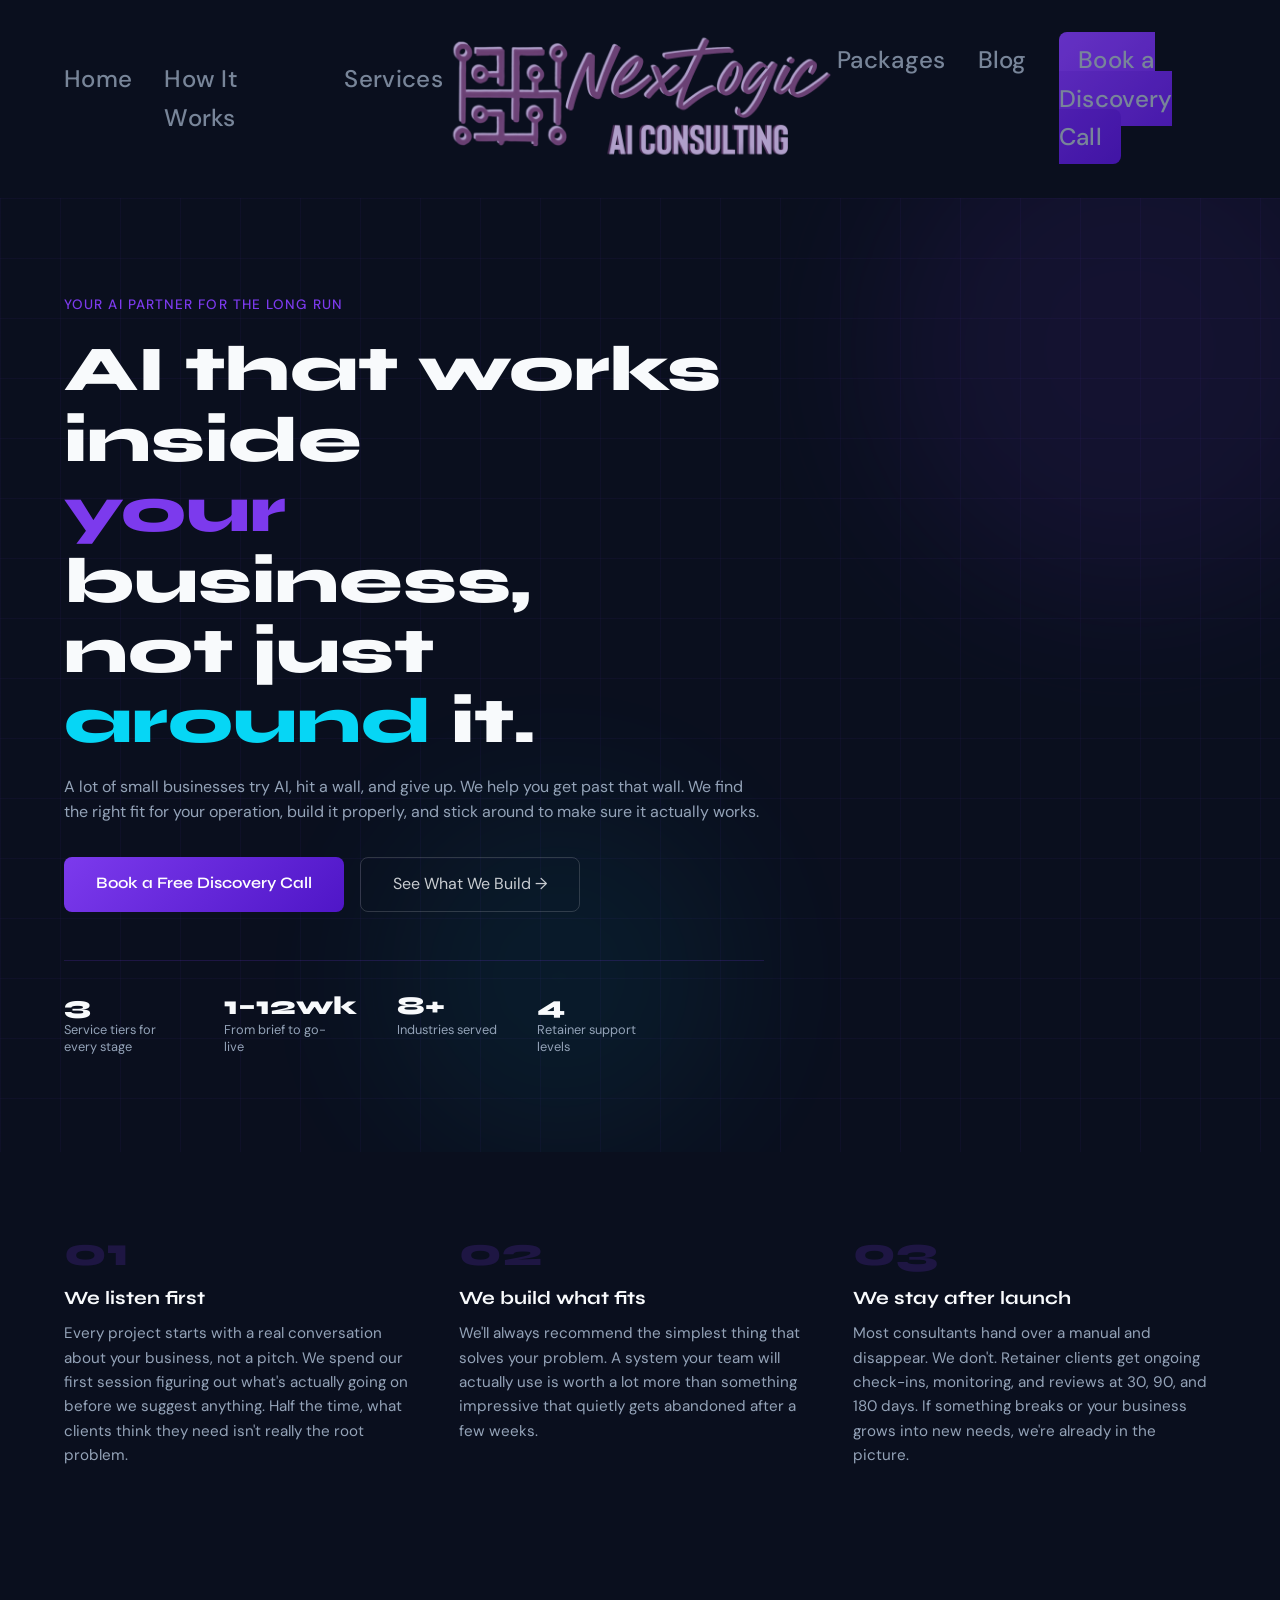
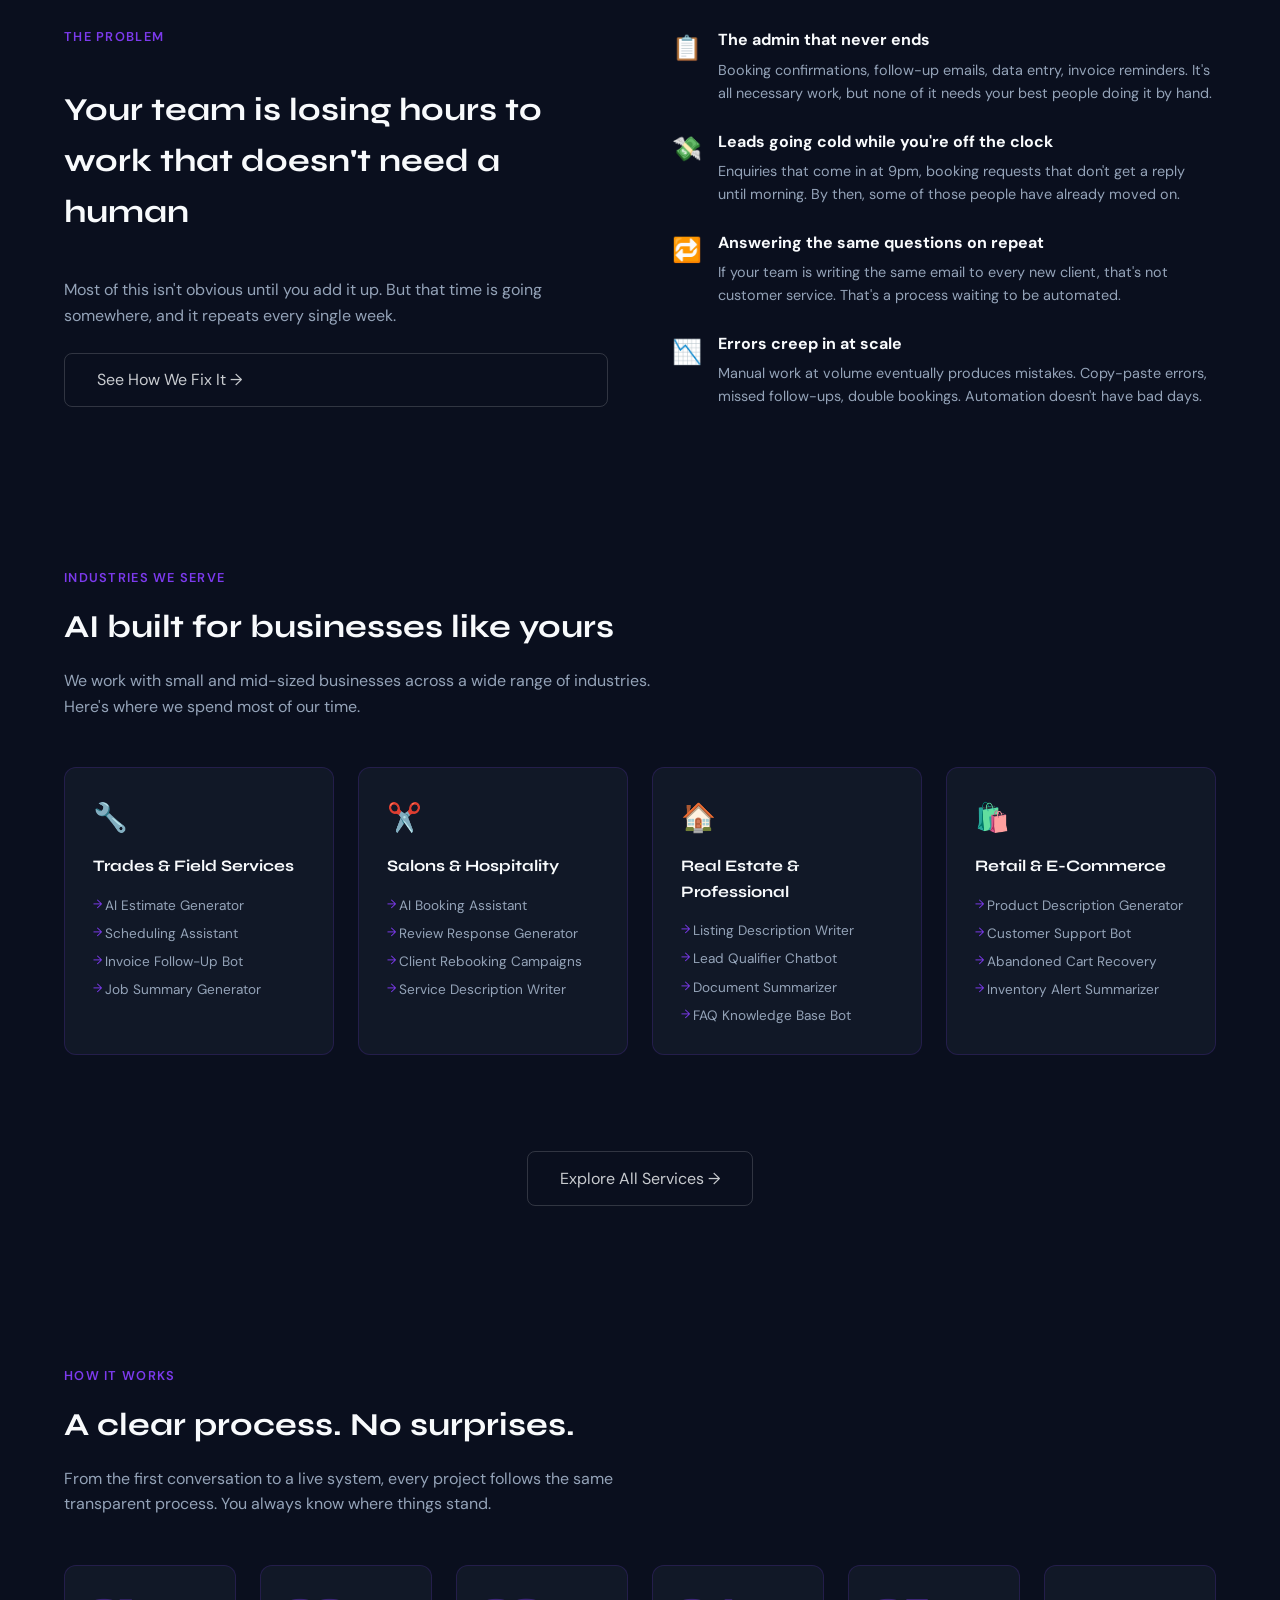
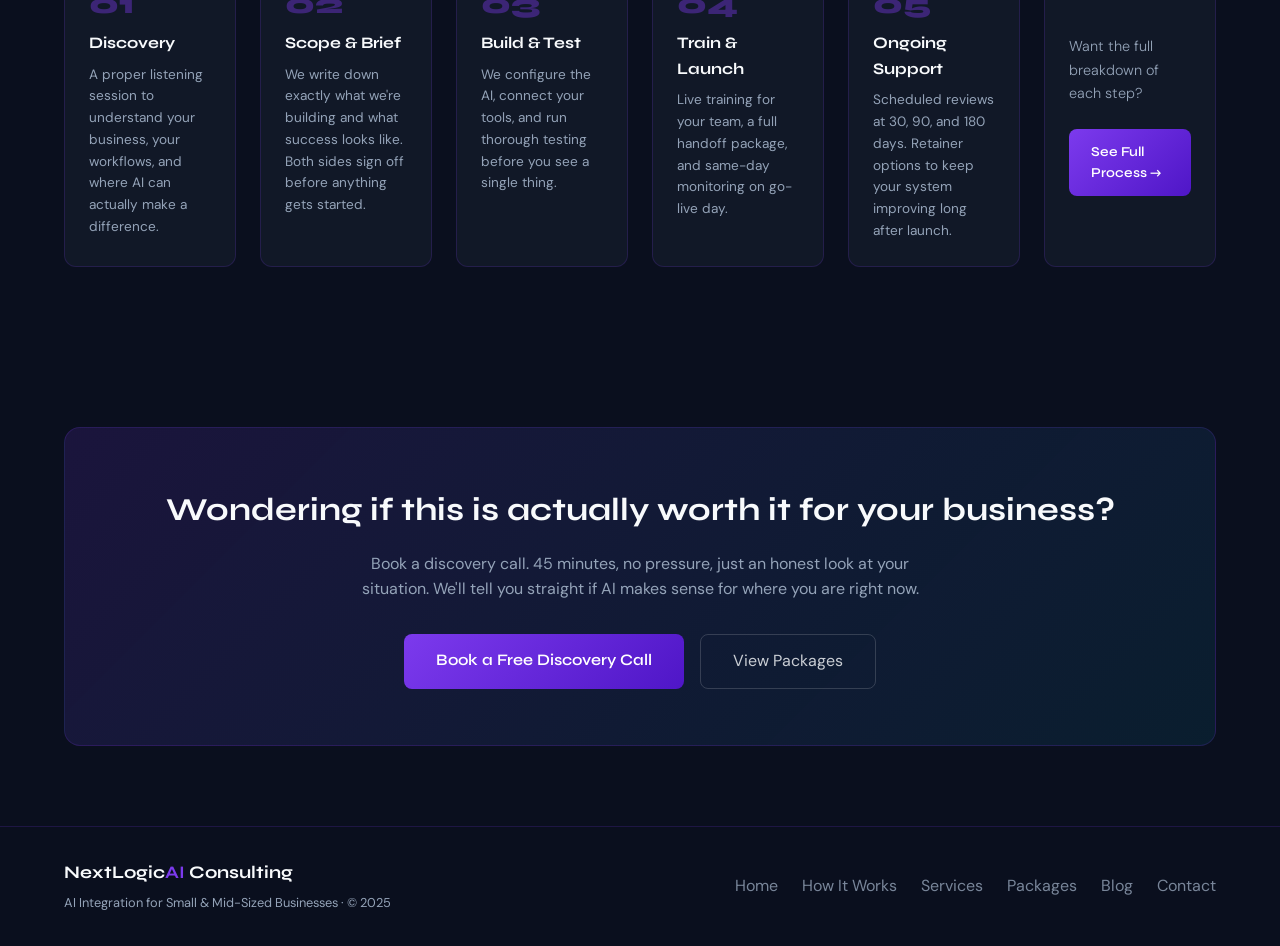
==== commit 2abe2eab: "update" ====
--- a/index.html
+++ b/index.html
@@ -31,8 +31,9 @@
     <div class="orb orb-1"></div>
     <div class="orb orb-2"></div>
   </div>
+  <div class="section-inner"></div>
   <div class="hero-inner">
-    <div class="hero-label">Your best AI Partner for the Long Run</div>
+    <div class="hero-label">Your AI Partner for the Long Run</div>
     <h1>AI that works inside<br><span class="accent-v">your</span> business,<br>not just <span class="accent-c">around</span> it.</h1>
     <p class="hero-sub">A lot of small businesses try AI, hit a wall, and give up. We help you get past that wall. We find the right fit for your operation, build it properly, and stick around to make sure it actually works.</p>
     <div class="hero-actions">
@@ -46,6 +47,7 @@
       <div class="hero-stat"><strong>4</strong><span>Retainer support levels</span></div>
     </div>
   </div>
+</div>
 </section>
 
 <section id="intro">
--- a/style.css
+++ b/style.css
@@ -696,4 +696,1571 @@
   .hero-actions {
     flex-direction: column;
   }
+}
+
+/* ════════════════════════════════════════════════
+   PAGE HERO (inner pages)
+   ════════════════════════════════════════════════ */
+
+.page-hero {
+  position: relative;
+  overflow: hidden;
+  padding: 8rem 4rem 5rem;
+  min-height: 40vh;
+  display: flex;
+  align-items: center;
+}
+
+.page-hero-bg {
+  position: absolute;
+  inset: 0;
+  pointer-events: none;
+}
+
+.page-hero-inner {
+  position: relative;
+  z-index: 1;
+  max-width: 700px;
+}
+
+.page-hero-label {
+  font-size: 0.85rem;
+  font-weight: 500;
+  letter-spacing: 0.08em;
+  text-transform: uppercase;
+  color: var(--violet);
+  margin-bottom: 1.25rem;
+}
+
+.page-hero h1 {
+  font-size: clamp(2.2rem, 4.5vw, 4rem);
+  font-weight: 800;
+  line-height: 1.1;
+  margin-bottom: 1.25rem;
+}
+
+.page-hero p {
+  color: var(--muted);
+  max-width: 560px;
+  font-size: 1.05rem;
+}
+
+/* ── DIVIDER ── */
+.divider {
+  border: none;
+  border-top: 1px solid var(--border);
+  margin: 0;
+}
+
+/* ════════════════════════════════════════════════
+   PROCESS STEPS (how-it-works)
+   ════════════════════════════════════════════════ */
+
+.process-steps {
+  padding: 4rem;
+  display: flex;
+  flex-direction: column;
+  gap: 4rem;
+}
+
+.process-step {
+  display: grid;
+  grid-template-columns: 80px 1fr 280px;
+  gap: 3rem;
+  align-items: start;
+  padding-bottom: 4rem;
+  border-bottom: 1px solid var(--border);
+}
+
+.process-step:last-child {
+  border-bottom: none;
+}
+
+.step-num-big {
+  font-family: 'Syne', sans-serif;
+  font-size: 3rem;
+  font-weight: 800;
+  color: var(--violet);
+  opacity: 0.25;
+  line-height: 1;
+}
+
+.step-label {
+  display: inline-block;
+  font-size: 0.75rem;
+  font-weight: 600;
+  letter-spacing: 0.1em;
+  text-transform: uppercase;
+  color: var(--violet);
+  margin-bottom: 0.75rem;
+}
+
+.step-content h2 {
+  font-size: clamp(1.3rem, 2.5vw, 1.75rem);
+  margin-bottom: 1rem;
+}
+
+.step-content p {
+  color: var(--muted);
+  font-size: 0.95rem;
+  line-height: 1.7;
+}
+
+.step-aside {
+  background: var(--navy-mid);
+  border: 1px solid var(--border);
+  border-radius: 12px;
+  padding: 1.5rem;
+}
+
+.step-aside-title {
+  font-size: 0.75rem;
+  font-weight: 600;
+  letter-spacing: 0.08em;
+  text-transform: uppercase;
+  color: var(--muted);
+  margin-bottom: 1rem;
+}
+
+.step-aside ul {
+  list-style: none;
+  display: flex;
+  flex-direction: column;
+  gap: 0.5rem;
+}
+
+.step-aside ul li {
+  font-size: 0.85rem;
+  color: var(--muted);
+  padding-left: 1rem;
+  position: relative;
+  line-height: 1.4;
+}
+
+.step-aside ul li::before {
+  content: '·';
+  position: absolute;
+  left: 0;
+  color: var(--violet);
+}
+
+/* ── QA SECTION ── */
+.qa-inner {
+  display: flex;
+  flex-direction: column;
+  gap: 3rem;
+}
+
+.qa-grid {
+  display: grid;
+  grid-template-columns: repeat(3, 1fr);
+  gap: 1.5rem;
+}
+
+.qa-card {
+  background: var(--navy-mid);
+  border: 1px solid var(--border);
+  border-radius: 12px;
+  padding: 1.75rem;
+}
+
+.qa-icon {
+  font-size: 1.75rem;
+  margin-bottom: 0.75rem;
+}
+
+.qa-card h3 {
+  font-size: 1rem;
+  margin-bottom: 0.5rem;
+}
+
+.qa-card p {
+  font-size: 0.88rem;
+  color: var(--muted);
+}
+
+/* ── CALL LAYOUT ── */
+.call-layout {
+  display: grid;
+  grid-template-columns: 1fr 1fr;
+  gap: 3rem;
+  margin-top: 3rem;
+}
+
+.call-timeline {
+  display: flex;
+  flex-direction: column;
+  gap: 0;
+}
+
+.call-phase {
+  display: flex;
+  gap: 1.25rem;
+  align-items: flex-start;
+  padding-bottom: 2rem;
+  position: relative;
+}
+
+.call-phase:not(:last-child)::before {
+  content: '';
+  position: absolute;
+  left: 16px;
+  top: 36px;
+  bottom: 0;
+  width: 1px;
+  background: var(--border);
+}
+
+.phase-dot {
+  width: 32px;
+  height: 32px;
+  border-radius: 50%;
+  background: var(--violet);
+  color: white;
+  font-family: 'Syne', sans-serif;
+  font-size: 0.75rem;
+  font-weight: 700;
+  display: flex;
+  align-items: center;
+  justify-content: center;
+  flex-shrink: 0;
+  position: relative;
+  z-index: 1;
+}
+
+.phase-time {
+  font-size: 0.7rem;
+  font-weight: 600;
+  letter-spacing: 0.08em;
+  color: var(--cyan);
+  text-transform: uppercase;
+  margin-bottom: 0.35rem;
+}
+
+.phase-body h4 {
+  font-size: 0.95rem;
+  margin-bottom: 0.35rem;
+}
+
+.phase-body p {
+  font-size: 0.85rem;
+  color: var(--muted);
+}
+
+.call-info {
+  display: flex;
+  flex-direction: column;
+  gap: 1.25rem;
+}
+
+.call-info-card {
+  background: var(--navy-mid);
+  border: 1px solid var(--border);
+  border-radius: 12px;
+  padding: 1.5rem;
+}
+
+.call-info-card h4 {
+  font-size: 0.95rem;
+  margin-bottom: 0.5rem;
+}
+
+.call-info-card p {
+  font-size: 0.88rem;
+  color: var(--muted);
+}
+
+/* ════════════════════════════════════════════════
+   PACKAGES PAGE
+   ════════════════════════════════════════════════ */
+
+.packages-grid {
+  display: grid;
+  grid-template-columns: repeat(3, 1fr);
+  gap: 1.5rem;
+  margin-top: 3rem;
+}
+
+.package-card {
+  background: var(--navy-mid);
+  border: 1px solid var(--border);
+  border-radius: 16px;
+  padding: 2rem;
+  position: relative;
+  display: flex;
+  flex-direction: column;
+}
+
+.package-card.featured {
+  border-color: var(--violet);
+  background: linear-gradient(160deg, rgba(124,58,237,0.12), var(--navy-mid));
+}
+
+.pkg-badge {
+  display: inline-block;
+  background: var(--violet);
+  color: white;
+  font-size: 0.7rem;
+  font-weight: 700;
+  letter-spacing: 0.08em;
+  text-transform: uppercase;
+  padding: 0.3rem 0.75rem;
+  border-radius: 20px;
+  margin-bottom: 1rem;
+}
+
+.pkg-timeline {
+  font-size: 0.8rem;
+  color: var(--muted);
+  margin-bottom: 0.75rem;
+}
+
+.pkg-name {
+  font-family: 'Syne', sans-serif;
+  font-size: 1.6rem;
+  font-weight: 800;
+  margin-bottom: 0.75rem;
+}
+
+.pkg-tagline {
+  font-size: 0.9rem;
+  color: var(--muted);
+  margin-bottom: 1.5rem;
+  line-height: 1.6;
+}
+
+.pkg-for {
+  font-size: 0.72rem;
+  font-weight: 600;
+  letter-spacing: 0.08em;
+  text-transform: uppercase;
+  color: var(--violet);
+  margin-bottom: 0.75rem;
+}
+
+.pkg-features {
+  list-style: none;
+  display: flex;
+  flex-direction: column;
+  gap: 0.5rem;
+}
+
+.pkg-features li {
+  font-size: 0.88rem;
+  color: var(--muted);
+  padding-left: 1.1rem;
+  position: relative;
+}
+
+.pkg-features li::before {
+  content: '✓';
+  position: absolute;
+  left: 0;
+  color: var(--cyan);
+  font-size: 0.75rem;
+}
+
+.pkg-cta {
+  display: inline-block;
+  padding: 0.85rem 1.75rem;
+  border-radius: 8px;
+  font-family: 'Syne', sans-serif;
+  font-weight: 600;
+  font-size: 0.9rem;
+  text-align: center;
+  transition: 0.2s;
+  margin-top: auto;
+  opacity: 1;
+}
+
+.pkg-cta-filled {
+  background: linear-gradient(135deg, var(--violet), #4f16c7);
+  color: white;
+}
+
+.pkg-cta-outline {
+  border: 1px solid rgba(255,255,255,0.2);
+  color: var(--white);
+}
+
+.pkg-cta:hover {
+  transform: translateY(-2px);
+  opacity: 1;
+}
+
+/* ── RETAINERS ── */
+.retainers-inner {
+  display: flex;
+  flex-direction: column;
+  gap: 3rem;
+}
+
+.retainers-grid {
+  display: grid;
+  grid-template-columns: repeat(4, 1fr);
+  gap: 1.5rem;
+}
+
+.retainer-card {
+  background: var(--navy-mid);
+  border: 1px solid var(--border);
+  border-radius: 12px;
+  padding: 1.75rem;
+  overflow: hidden;
+}
+
+.retainer-bar {
+  height: 3px;
+  border-radius: 2px;
+  margin-bottom: 1.25rem;
+}
+
+.rb-lite   { background: var(--muted); }
+.rb-core   { background: var(--violet); }
+.rb-growth { background: var(--cyan); }
+.rb-partner { background: linear-gradient(90deg, var(--violet), var(--cyan)); }
+
+.retainer-name {
+  font-family: 'Syne', sans-serif;
+  font-size: 1.2rem;
+  font-weight: 700;
+  margin-bottom: 0.25rem;
+}
+
+.retainer-freq {
+  font-size: 0.75rem;
+  color: var(--cyan);
+  text-transform: uppercase;
+  letter-spacing: 0.08em;
+  margin-bottom: 0.75rem;
+}
+
+.retainer-desc {
+  font-size: 0.85rem;
+  color: var(--muted);
+  margin-bottom: 1rem;
+  line-height: 1.6;
+}
+
+.retainer-includes {
+  list-style: none;
+  display: flex;
+  flex-direction: column;
+  gap: 0.4rem;
+}
+
+.retainer-includes li {
+  font-size: 0.82rem;
+  color: var(--muted);
+  padding-left: 1rem;
+  position: relative;
+}
+
+.retainer-includes li::before {
+  content: '→';
+  position: absolute;
+  left: 0;
+  color: var(--violet);
+  font-size: 0.7rem;
+}
+
+/* ── ADDONS TABLE ── */
+.addons-table {
+  width: 100%;
+  border-collapse: collapse;
+  margin-top: 2rem;
+  font-size: 0.9rem;
+}
+
+.addons-table th {
+  text-align: left;
+  padding: 0.75rem 1rem;
+  font-size: 0.75rem;
+  font-weight: 600;
+  letter-spacing: 0.08em;
+  text-transform: uppercase;
+  color: var(--muted);
+  border-bottom: 1px solid var(--border);
+}
+
+.addons-table td {
+  padding: 1rem;
+  border-bottom: 1px solid var(--border);
+  color: var(--muted);
+  vertical-align: top;
+  line-height: 1.5;
+}
+
+.addons-table td:first-child {
+  color: var(--white);
+  font-weight: 500;
+}
+
+.price {
+  display: inline-block;
+  font-size: 0.75rem;
+  color: var(--cyan);
+  font-weight: 400;
+  margin-left: 0.5rem;
+}
+
+/* ── VALUE GRID ── */
+.value-inner {
+  display: flex;
+  flex-direction: column;
+  gap: 3rem;
+}
+
+.value-grid {
+  display: grid;
+  grid-template-columns: repeat(3, 1fr);
+  gap: 1.5rem;
+}
+
+.value-item {
+  display: flex;
+  gap: 1rem;
+  align-items: flex-start;
+}
+
+.value-icon {
+  font-size: 1.5rem;
+  flex-shrink: 0;
+}
+
+.value-item h4 {
+  font-size: 0.95rem;
+  margin-bottom: 0.4rem;
+}
+
+.value-item p {
+  font-size: 0.85rem;
+  color: var(--muted);
+  line-height: 1.6;
+}
+
+/* ════════════════════════════════════════════════
+   SERVICES PAGE
+   ════════════════════════════════════════════════ */
+
+.service-type-grid {
+  display: grid;
+  grid-template-columns: repeat(2, 1fr);
+  gap: 1.5rem;
+  margin-top: 3rem;
+}
+
+.service-type-card {
+  background: var(--navy-mid);
+  border: 1px solid var(--border);
+  border-radius: 12px;
+  padding: 2rem;
+  transition: border-color 0.2s;
+}
+
+.service-type-card:hover { border-color: var(--violet); }
+
+.stc-icon {
+  font-size: 2rem;
+  margin-bottom: 0.75rem;
+}
+
+.service-type-card h3 {
+  font-size: 1.1rem;
+  margin-bottom: 0.75rem;
+}
+
+.service-type-card p {
+  font-size: 0.9rem;
+  color: var(--muted);
+  margin-bottom: 1rem;
+  line-height: 1.6;
+}
+
+.stc-examples {
+  list-style: none;
+  display: flex;
+  flex-direction: column;
+  gap: 0.4rem;
+}
+
+.stc-examples li {
+  font-size: 0.82rem;
+  color: var(--muted);
+  padding-left: 1rem;
+  position: relative;
+}
+
+.stc-examples li::before {
+  content: '→';
+  position: absolute;
+  left: 0;
+  color: var(--cyan);
+  font-size: 0.7rem;
+}
+
+/* ── AI MODELS ── */
+.ai-inner {
+  display: flex;
+  flex-direction: column;
+  gap: 3rem;
+}
+
+.models-grid {
+  display: grid;
+  grid-template-columns: repeat(5, 1fr);
+  gap: 1rem;
+}
+
+.model-card {
+  background: var(--navy-mid);
+  border: 1px solid var(--border);
+  border-radius: 12px;
+  padding: 1.5rem;
+}
+
+.model-name {
+  font-family: 'Syne', sans-serif;
+  font-size: 1rem;
+  font-weight: 700;
+  margin-bottom: 0.5rem;
+}
+
+.model-tag {
+  display: inline-block;
+  font-size: 0.65rem;
+  font-weight: 700;
+  letter-spacing: 0.06em;
+  text-transform: uppercase;
+  padding: 0.2rem 0.5rem;
+  border-radius: 4px;
+  margin-bottom: 0.75rem;
+}
+
+.model-tag.best    { background: rgba(124,58,237,0.2); color: var(--violet); }
+.model-tag.long    { background: rgba(6,214,245,0.15); color: var(--cyan); }
+.model-tag.multi   { background: rgba(110,231,183,0.15); color: var(--success); }
+.model-tag.private { background: rgba(148,163,184,0.15); color: var(--muted); }
+.model-tag.domain  { background: rgba(251,191,36,0.15); color: #fbbf24; }
+
+.model-card p {
+  font-size: 0.82rem;
+  color: var(--muted);
+  line-height: 1.5;
+}
+
+/* ── PLATFORMS ── */
+.platforms-grid {
+  display: grid;
+  grid-template-columns: repeat(3, 1fr);
+  gap: 1.25rem;
+  margin-top: 2rem;
+}
+
+.platform-card {
+  background: var(--navy-mid);
+  border: 1px solid var(--border);
+  border-radius: 12px;
+  padding: 1.5rem;
+}
+
+.platform-name {
+  font-family: 'Syne', sans-serif;
+  font-size: 1rem;
+  font-weight: 700;
+  margin-bottom: 0.25rem;
+}
+
+.platform-role {
+  font-size: 0.72rem;
+  color: var(--cyan);
+  text-transform: uppercase;
+  letter-spacing: 0.08em;
+  margin-bottom: 0.75rem;
+}
+
+.platform-card p {
+  font-size: 0.85rem;
+  color: var(--muted);
+  line-height: 1.5;
+}
+
+/* ── INDUSTRY TABS ── */
+.industry-tabs {
+  display: flex;
+  gap: 0.5rem;
+  flex-wrap: wrap;
+  margin-bottom: 1.5rem;
+  border-bottom: 1px solid var(--border);
+  padding-bottom: 1rem;
+}
+
+.ind-tab {
+  background: none;
+  border: 1px solid var(--border);
+  color: var(--muted);
+  padding: 0.55rem 1rem;
+  border-radius: 8px;
+  font-family: 'DM Sans', sans-serif;
+  font-size: 0.85rem;
+  cursor: pointer;
+  transition: 0.2s;
+}
+
+.ind-tab:hover,
+.ind-tab.active {
+  background: var(--violet);
+  border-color: var(--violet);
+  color: white;
+}
+
+.industry-panel {
+  display: none;
+  grid-template-columns: repeat(3, 1fr);
+  gap: 1.25rem;
+}
+
+.industry-panel.active {
+  display: grid;
+}
+
+.use-case-card {
+  background: var(--navy-mid);
+  border: 1px solid var(--border);
+  border-radius: 12px;
+  padding: 1.5rem;
+}
+
+.uc-icon {
+  font-size: 1.5rem;
+  margin-bottom: 0.6rem;
+}
+
+.use-case-card h4 {
+  font-size: 0.95rem;
+  margin-bottom: 0.5rem;
+}
+
+.use-case-card p {
+  font-size: 0.85rem;
+  color: var(--muted);
+  line-height: 1.5;
+}
+
+/* ════════════════════════════════════════════════
+   BLOG PAGE
+   ════════════════════════════════════════════════ */
+
+#blog-filter {
+  padding: 1.5rem 4rem;
+  border-bottom: 1px solid var(--border);
+}
+
+.filter-inner {
+  display: flex;
+  gap: 0.5rem;
+  flex-wrap: wrap;
+}
+
+.filter-btn {
+  background: none;
+  border: 1px solid var(--border);
+  color: var(--muted);
+  padding: 0.5rem 1rem;
+  border-radius: 20px;
+  font-family: 'DM Sans', sans-serif;
+  font-size: 0.82rem;
+  cursor: pointer;
+  transition: 0.2s;
+}
+
+.filter-btn:hover,
+.filter-btn.active {
+  background: var(--violet);
+  border-color: var(--violet);
+  color: white;
+}
+
+.featured-card {
+  display: grid;
+  grid-template-columns: 1fr 280px;
+  gap: 3rem;
+  background: var(--navy-mid);
+  border: 1px solid var(--border);
+  border-radius: 16px;
+  padding: 2.5rem;
+  margin-top: 2rem;
+}
+
+.featured-meta {
+  display: flex;
+  gap: 0.75rem;
+  align-items: center;
+  flex-wrap: wrap;
+  margin-bottom: 1rem;
+}
+
+.featured-badge {
+  background: var(--violet);
+  color: white;
+  font-size: 0.65rem;
+  font-weight: 700;
+  letter-spacing: 0.08em;
+  text-transform: uppercase;
+  padding: 0.2rem 0.6rem;
+  border-radius: 4px;
+}
+
+.post-category-tag {
+  font-size: 0.75rem;
+  color: var(--cyan);
+  font-weight: 500;
+}
+
+.post-date {
+  font-size: 0.75rem;
+  color: var(--muted);
+}
+
+.featured-card h2 {
+  font-size: clamp(1.2rem, 2vw, 1.6rem);
+  margin-bottom: 0.75rem;
+}
+
+.featured-card > div > p {
+  color: var(--muted);
+  font-size: 0.92rem;
+  margin-bottom: 1rem;
+  line-height: 1.6;
+}
+
+.featured-read-time {
+  font-size: 0.78rem;
+  color: var(--muted);
+  margin-bottom: 1.5rem;
+}
+
+.featured-visual {
+  background: linear-gradient(135deg, rgba(124,58,237,0.15), rgba(6,214,245,0.08));
+  border: 1px solid var(--border);
+  border-radius: 12px;
+  display: flex;
+  flex-direction: column;
+  align-items: center;
+  justify-content: center;
+  gap: 0.75rem;
+  min-height: 180px;
+}
+
+.featured-visual-icon {
+  font-size: 3rem;
+}
+
+.featured-visual-label {
+  font-family: 'Syne', sans-serif;
+  font-size: 0.8rem;
+  font-weight: 600;
+  color: var(--muted);
+  letter-spacing: 0.1em;
+  text-transform: uppercase;
+}
+
+.blog-section-header {
+  display: flex;
+  align-items: baseline;
+  gap: 1rem;
+  margin-bottom: 2rem;
+}
+
+.blog-section-header h2 {
+  font-size: 1.4rem;
+}
+
+.post-count {
+  font-size: 0.82rem;
+  color: var(--muted);
+}
+
+.posts-grid {
+  display: grid;
+  grid-template-columns: repeat(3, 1fr);
+  gap: 1.5rem;
+}
+
+.post-card {
+  background: var(--navy-mid);
+  border: 1px solid var(--border);
+  border-radius: 12px;
+  padding: 1.75rem;
+  display: flex;
+  flex-direction: column;
+  transition: border-color 0.2s;
+}
+
+.post-card:hover { border-color: var(--violet); }
+
+.post-card.hidden { display: none; }
+
+.post-card-meta {
+  display: flex;
+  gap: 0.5rem;
+  align-items: center;
+  margin-bottom: 0.75rem;
+}
+
+.post-priority-dot {
+  width: 6px;
+  height: 6px;
+  border-radius: 50%;
+  background: var(--violet);
+  flex-shrink: 0;
+}
+
+.post-card h3 {
+  font-size: 1rem;
+  margin-bottom: 0.5rem;
+  line-height: 1.4;
+}
+
+.post-card > p {
+  font-size: 0.85rem;
+  color: var(--muted);
+  line-height: 1.6;
+  flex: 1;
+  margin-bottom: 1.25rem;
+}
+
+.post-card-footer {
+  display: flex;
+  justify-content: space-between;
+  align-items: center;
+  margin-top: auto;
+}
+
+.post-read-time {
+  font-size: 0.75rem;
+  color: var(--muted);
+}
+
+.post-link {
+  font-size: 0.82rem;
+  color: var(--cyan);
+  font-weight: 500;
+  opacity: 1;
+}
+
+/* ── PILLARS ── */
+.pillars-inner {
+  display: flex;
+  flex-direction: column;
+  gap: 3rem;
+}
+
+.pillars-grid {
+  display: grid;
+  grid-template-columns: repeat(3, 1fr);
+  gap: 1.25rem;
+}
+
+.pillar-card {
+  background: var(--navy-mid);
+  border: 1px solid var(--border);
+  border-radius: 12px;
+  padding: 1.75rem;
+  border-top: 3px solid;
+}
+
+.pc-1 { border-top-color: var(--violet); }
+.pc-2 { border-top-color: var(--cyan); }
+.pc-3 { border-top-color: var(--success); }
+.pc-4 { border-top-color: #fbbf24; }
+.pc-5 { border-top-color: var(--muted); }
+.pc-6 { border-top-color: #f87171; }
+
+.pillar-icon {
+  font-size: 1.5rem;
+  margin-bottom: 0.6rem;
+}
+
+.pillar-card h3 {
+  font-size: 0.95rem;
+  margin-bottom: 0.5rem;
+}
+
+.pillar-card p {
+  font-size: 0.85rem;
+  color: var(--muted);
+  margin-bottom: 0.75rem;
+  line-height: 1.5;
+}
+
+.pillar-count {
+  font-size: 0.72rem;
+  color: var(--violet);
+  font-weight: 500;
+}
+
+/* ── PUBLISHING PLAN ── */
+.plan-grid {
+  display: grid;
+  grid-template-columns: repeat(4, 1fr);
+  gap: 1.5rem;
+  margin-top: 3rem;
+}
+
+.plan-month {
+  background: var(--navy-mid);
+  border: 1px solid var(--border);
+  border-radius: 12px;
+  padding: 1.5rem;
+}
+
+.plan-month-num {
+  font-size: 0.7rem;
+  font-weight: 600;
+  letter-spacing: 0.08em;
+  text-transform: uppercase;
+  color: var(--violet);
+  margin-bottom: 0.75rem;
+}
+
+.plan-month h4 {
+  font-size: 0.95rem;
+  margin-bottom: 0.75rem;
+}
+
+.plan-month ul {
+  list-style: none;
+  display: flex;
+  flex-direction: column;
+  gap: 0.4rem;
+}
+
+.plan-month ul li {
+  font-size: 0.82rem;
+  color: var(--muted);
+  padding-left: 0.9rem;
+  position: relative;
+}
+
+.plan-month ul li::before {
+  content: '·';
+  position: absolute;
+  left: 0;
+  color: var(--violet);
+}
+
+.plan-cta {
+  background: linear-gradient(135deg, rgba(124,58,237,0.1), transparent);
+  border: 1px dashed var(--border);
+  border-radius: 12px;
+  padding: 1.5rem;
+  display: flex;
+  flex-direction: column;
+  justify-content: center;
+  gap: 1rem;
+}
+
+.plan-cta p {
+  font-size: 0.85rem;
+  color: var(--muted);
+  line-height: 1.5;
+}
+
+/* ── NOTIFY ── */
+.notify-inner {
+  max-width: 560px;
+  margin: 0 auto;
+  text-align: center;
+}
+
+.notify-inner h2 {
+  font-size: 1.75rem;
+  margin-bottom: 0.75rem;
+}
+
+.notify-inner > p {
+  color: var(--muted);
+  margin-bottom: 1.5rem;
+  font-size: 0.95rem;
+}
+
+.notify-form {
+  display: flex;
+  gap: 0.75rem;
+  justify-content: center;
+  flex-wrap: wrap;
+  margin-bottom: 0.75rem;
+}
+
+.notify-input {
+  flex: 1;
+  min-width: 220px;
+  background: var(--navy-mid);
+  border: 1px solid var(--border);
+  border-radius: 8px;
+  padding: 0.85rem 1rem;
+  color: var(--white);
+  font-family: 'DM Sans', sans-serif;
+  font-size: 0.95rem;
+  outline: none;
+  transition: border-color 0.2s;
+}
+
+.notify-input:focus {
+  border-color: var(--violet);
+}
+
+.notify-note {
+  font-size: 0.75rem;
+  color: var(--muted);
+}
+
+/* ════════════════════════════════════════════════
+   RESPONSIVE — INNER PAGES
+   ════════════════════════════════════════════════ */
+
+@media (max-width: 1024px) {
+  .process-step {
+    grid-template-columns: 60px 1fr;
+  }
+  .step-aside { grid-column: 2; }
+
+  .packages-grid { grid-template-columns: 1fr; max-width: 480px; margin: 2rem auto 0; }
+  .retainers-grid { grid-template-columns: repeat(2, 1fr); }
+  .models-grid { grid-template-columns: repeat(3, 1fr); }
+  .platforms-grid { grid-template-columns: repeat(2, 1fr); }
+  .service-type-grid { grid-template-columns: 1fr; }
+  .qa-grid { grid-template-columns: repeat(2, 1fr); }
+  .call-layout { grid-template-columns: 1fr; }
+  .value-grid { grid-template-columns: repeat(2, 1fr); }
+  .pillars-grid { grid-template-columns: repeat(2, 1fr); }
+  .plan-grid { grid-template-columns: repeat(2, 1fr); }
+  .posts-grid { grid-template-columns: repeat(2, 1fr); }
+  .featured-card { grid-template-columns: 1fr; }
+  .industry-panel.active { grid-template-columns: repeat(2, 1fr); }
+}
+
+@media (max-width: 768px) {
+  .page-hero { padding: 6rem 1.5rem 3rem; }
+  .process-steps { padding: 2rem 1.5rem; }
+
+  .process-step {
+    grid-template-columns: 1fr;
+  }
+
+  .step-num-col { display: none; }
+
+  .retainers-grid { grid-template-columns: 1fr; }
+  .models-grid { grid-template-columns: repeat(2, 1fr); }
+  .qa-grid { grid-template-columns: 1fr; }
+  .value-grid { grid-template-columns: 1fr; }
+  .pillars-grid { grid-template-columns: 1fr; }
+  .plan-grid { grid-template-columns: 1fr; }
+  .posts-grid { grid-template-columns: 1fr; }
+  .industry-panel.active { grid-template-columns: 1fr; }
+  #blog-filter { padding: 1rem 1.5rem; }
+  .addons-table { font-size: 0.8rem; }
+  .addons-table th, .addons-table td { padding: 0.75rem 0.5rem; }
+}
+
+/* ════════════════════════════════════════════════
+   CONTACT PAGE
+   ════════════════════════════════════════════════ */
+
+.contact-layout {
+  display: grid;
+  grid-template-columns: 1fr 1.4fr;
+  gap: 4rem;
+  align-items: start;
+}
+
+.contact-promise {
+  background: var(--navy-mid);
+  border: 1px solid var(--border);
+  border-radius: 12px;
+  padding: 1.75rem;
+  margin-bottom: 2rem;
+}
+
+.contact-promise h3 {
+  font-size: 1rem;
+  margin-bottom: 0.6rem;
+}
+
+.contact-promise p {
+  font-size: 0.88rem;
+  color: var(--muted);
+  line-height: 1.6;
+}
+
+.contact-detail {
+  display: flex;
+  gap: 1rem;
+  align-items: flex-start;
+  margin-bottom: 1.25rem;
+}
+
+.cd-icon {
+  font-size: 1.25rem;
+  flex-shrink: 0;
+  margin-top: 0.1rem;
+}
+
+.cd-label {
+  font-size: 0.72rem;
+  font-weight: 600;
+  letter-spacing: 0.08em;
+  text-transform: uppercase;
+  color: var(--muted);
+  margin-bottom: 0.2rem;
+}
+
+.cd-value {
+  font-size: 0.92rem;
+  color: var(--white);
+}
+
+.cd-value a {
+  color: var(--cyan);
+  opacity: 1;
+}
+
+.what-to-expect {
+  background: var(--navy-mid);
+  border: 1px solid var(--border);
+  border-radius: 12px;
+  padding: 1.75rem;
+  margin-top: 2rem;
+}
+
+.what-to-expect h4 {
+  font-size: 0.9rem;
+  margin-bottom: 1rem;
+}
+
+.expect-items {
+  list-style: none;
+  display: flex;
+  flex-direction: column;
+  gap: 0.6rem;
+}
+
+.expect-items li {
+  font-size: 0.85rem;
+  color: var(--muted);
+  padding-left: 1.25rem;
+  position: relative;
+  line-height: 1.4;
+}
+
+.expect-items li::before {
+  content: '✓';
+  position: absolute;
+  left: 0;
+  color: var(--cyan);
+  font-size: 0.75rem;
+}
+
+/* ── FORM ── */
+.contact-form-wrap {
+  background: var(--navy-mid);
+  border: 1px solid var(--border);
+  border-radius: 16px;
+  padding: 2.5rem;
+}
+
+.contact-form-wrap h2 {
+  font-size: 1.5rem;
+  margin-bottom: 0.5rem;
+}
+
+.form-subtitle {
+  font-size: 0.88rem;
+  color: var(--muted);
+  margin-bottom: 2rem;
+}
+
+.form-row {
+  display: grid;
+  grid-template-columns: 1fr 1fr;
+  gap: 1rem;
+}
+
+.form-group {
+  display: flex;
+  flex-direction: column;
+  gap: 0.4rem;
+  margin-bottom: 1.25rem;
+}
+
+.form-group label {
+  font-size: 0.78rem;
+  font-weight: 600;
+  letter-spacing: 0.04em;
+  color: var(--muted);
+  text-transform: uppercase;
+}
+
+.form-group input,
+.form-group select,
+.form-group textarea {
+  background: var(--navy);
+  border: 1px solid var(--border);
+  border-radius: 8px;
+  padding: 0.75rem 1rem;
+  color: var(--white);
+  font-family: 'DM Sans', sans-serif;
+  font-size: 0.92rem;
+  outline: none;
+  transition: border-color 0.2s;
+  width: 100%;
+}
+
+.form-group input:focus,
+.form-group select:focus,
+.form-group textarea:focus {
+  border-color: var(--violet);
+}
+
+.form-group select {
+  appearance: none;
+  background-image: url("data:image/svg+xml,%3Csvg xmlns='http://www.w3.org/2000/svg' width='12' height='12' viewBox='0 0 12 12'%3E%3Cpath fill='%2394a3b8' d='M6 8L1 3h10z'/%3E%3C/svg%3E");
+  background-repeat: no-repeat;
+  background-position: right 1rem center;
+  cursor: pointer;
+}
+
+.form-group select option {
+  background: var(--navy-mid);
+}
+
+.form-group textarea {
+  min-height: 110px;
+  resize: vertical;
+  line-height: 1.6;
+}
+
+.form-submit {
+  width: 100%;
+  background: linear-gradient(135deg, var(--violet), #4f16c7);
+  color: white;
+  border: none;
+  padding: 1rem 2rem;
+  border-radius: 8px;
+  font-family: 'Syne', sans-serif;
+  font-size: 1rem;
+  font-weight: 600;
+  cursor: pointer;
+  transition: 0.2s;
+  margin-top: 0.5rem;
+}
+
+.form-submit:hover:not(:disabled) {
+  transform: translateY(-2px);
+  opacity: 0.9;
+}
+
+.form-submit:disabled {
+  opacity: 0.6;
+  cursor: not-allowed;
+}
+
+.form-note {
+  font-size: 0.75rem;
+  color: var(--muted);
+  text-align: center;
+  margin-top: 0.75rem;
+}
+
+/* ── SUCCESS STATE ── */
+.form-success {
+  display: none;
+  text-align: center;
+  padding: 3rem 1rem;
+}
+
+.form-success.show {
+  display: block;
+}
+
+.success-icon {
+  width: 56px;
+  height: 56px;
+  border-radius: 50%;
+  background: rgba(110,231,183,0.15);
+  color: var(--success);
+  font-size: 1.5rem;
+  display: flex;
+  align-items: center;
+  justify-content: center;
+  margin: 0 auto 1.25rem;
+}
+
+.form-success h3 {
+  font-size: 1.4rem;
+  margin-bottom: 0.75rem;
+}
+
+.form-success p {
+  font-size: 0.92rem;
+  color: var(--muted);
+  max-width: 380px;
+  margin: 0 auto;
+  line-height: 1.6;
+}
+
+/* ── ALTERNATIVES ── */
+.alt-inner {
+  display: flex;
+  flex-direction: column;
+  gap: 3rem;
+}
+
+.alt-grid {
+  display: grid;
+  grid-template-columns: repeat(3, 1fr);
+  gap: 1.5rem;
+}
+
+.alt-card {
+  background: var(--navy-mid);
+  border: 1px solid var(--border);
+  border-radius: 12px;
+  padding: 1.75rem;
+  transition: border-color 0.2s;
+}
+
+.alt-card:hover { border-color: var(--violet); }
+
+.alt-icon {
+  font-size: 1.75rem;
+  margin-bottom: 0.75rem;
+}
+
+.alt-card h3 {
+  font-size: 1rem;
+  margin-bottom: 0.5rem;
+}
+
+.alt-card p {
+  font-size: 0.85rem;
+  color: var(--muted);
+  margin-bottom: 1rem;
+  line-height: 1.5;
+}
+
+.alt-card a {
+  font-size: 0.85rem;
+  color: var(--cyan);
+  font-weight: 500;
+  opacity: 1;
+}
+
+/* ── RESPONSIVE ── */
+@media (max-width: 1024px) {
+  .contact-layout {
+    grid-template-columns: 1fr;
+    gap: 2.5rem;
+  }
+  .alt-grid { grid-template-columns: 1fr; }
+}
+
+@media (max-width: 600px) {
+  .form-row { grid-template-columns: 1fr; }
+  .contact-form-wrap { padding: 1.5rem; }
+}
+
+/* ── HONEST FIT SECTION ── */
+.honest-inner {
+  max-width: 1100px;
+  margin: 0 auto;
+}
+
+.honest-grid {
+  display: grid;
+  grid-template-columns: 1fr 1fr;
+  gap: 2rem;
+}
+
+.honest-col {
+  background: var(--navy-mid);
+  border: 1px solid var(--border);
+  border-radius: 12px;
+  padding: 2rem;
+}
+
+.honest-col h4 {
+  font-size: 0.95rem;
+  margin-bottom: 1.25rem;
+  padding-bottom: 0.75rem;
+  border-bottom: 1px solid var(--border);
+}
+
+.honest-list {
+  list-style: none;
+  display: flex;
+  flex-direction: column;
+  gap: 0.7rem;
+}
+
+.honest-list li {
+  font-size: 0.88rem;
+  color: var(--muted);
+  padding-left: 1.4rem;
+  position: relative;
+  line-height: 1.5;
+}
+
+.honest-list.good li::before {
+  content: '✓';
+  position: absolute;
+  left: 0;
+  color: var(--success);
+  font-size: 0.8rem;
+}
+
+.honest-list.bad li::before {
+  content: '✕';
+  position: absolute;
+  left: 0;
+  color: #f87171;
+  font-size: 0.8rem;
+}
+
+/* ── FAQ SECTION ── */
+.faq-inner {
+  display: flex;
+  flex-direction: column;
+  gap: 3rem;
+}
+
+.faq-grid {
+  display: grid;
+  grid-template-columns: repeat(2, 1fr);
+  gap: 1.5rem;
+}
+
+.faq-item {
+  background: var(--navy-mid);
+  border: 1px solid var(--border);
+  border-radius: 12px;
+  padding: 1.75rem;
+}
+
+.faq-item h4 {
+  font-size: 0.95rem;
+  margin-bottom: 0.6rem;
+  line-height: 1.4;
+}
+
+.faq-item p {
+  font-size: 0.875rem;
+  color: var(--muted);
+  line-height: 1.65;
+}
+
+@media (max-width: 768px) {
+  .honest-grid { grid-template-columns: 1fr; }
+  .faq-grid { grid-template-columns: 1fr; }
 }
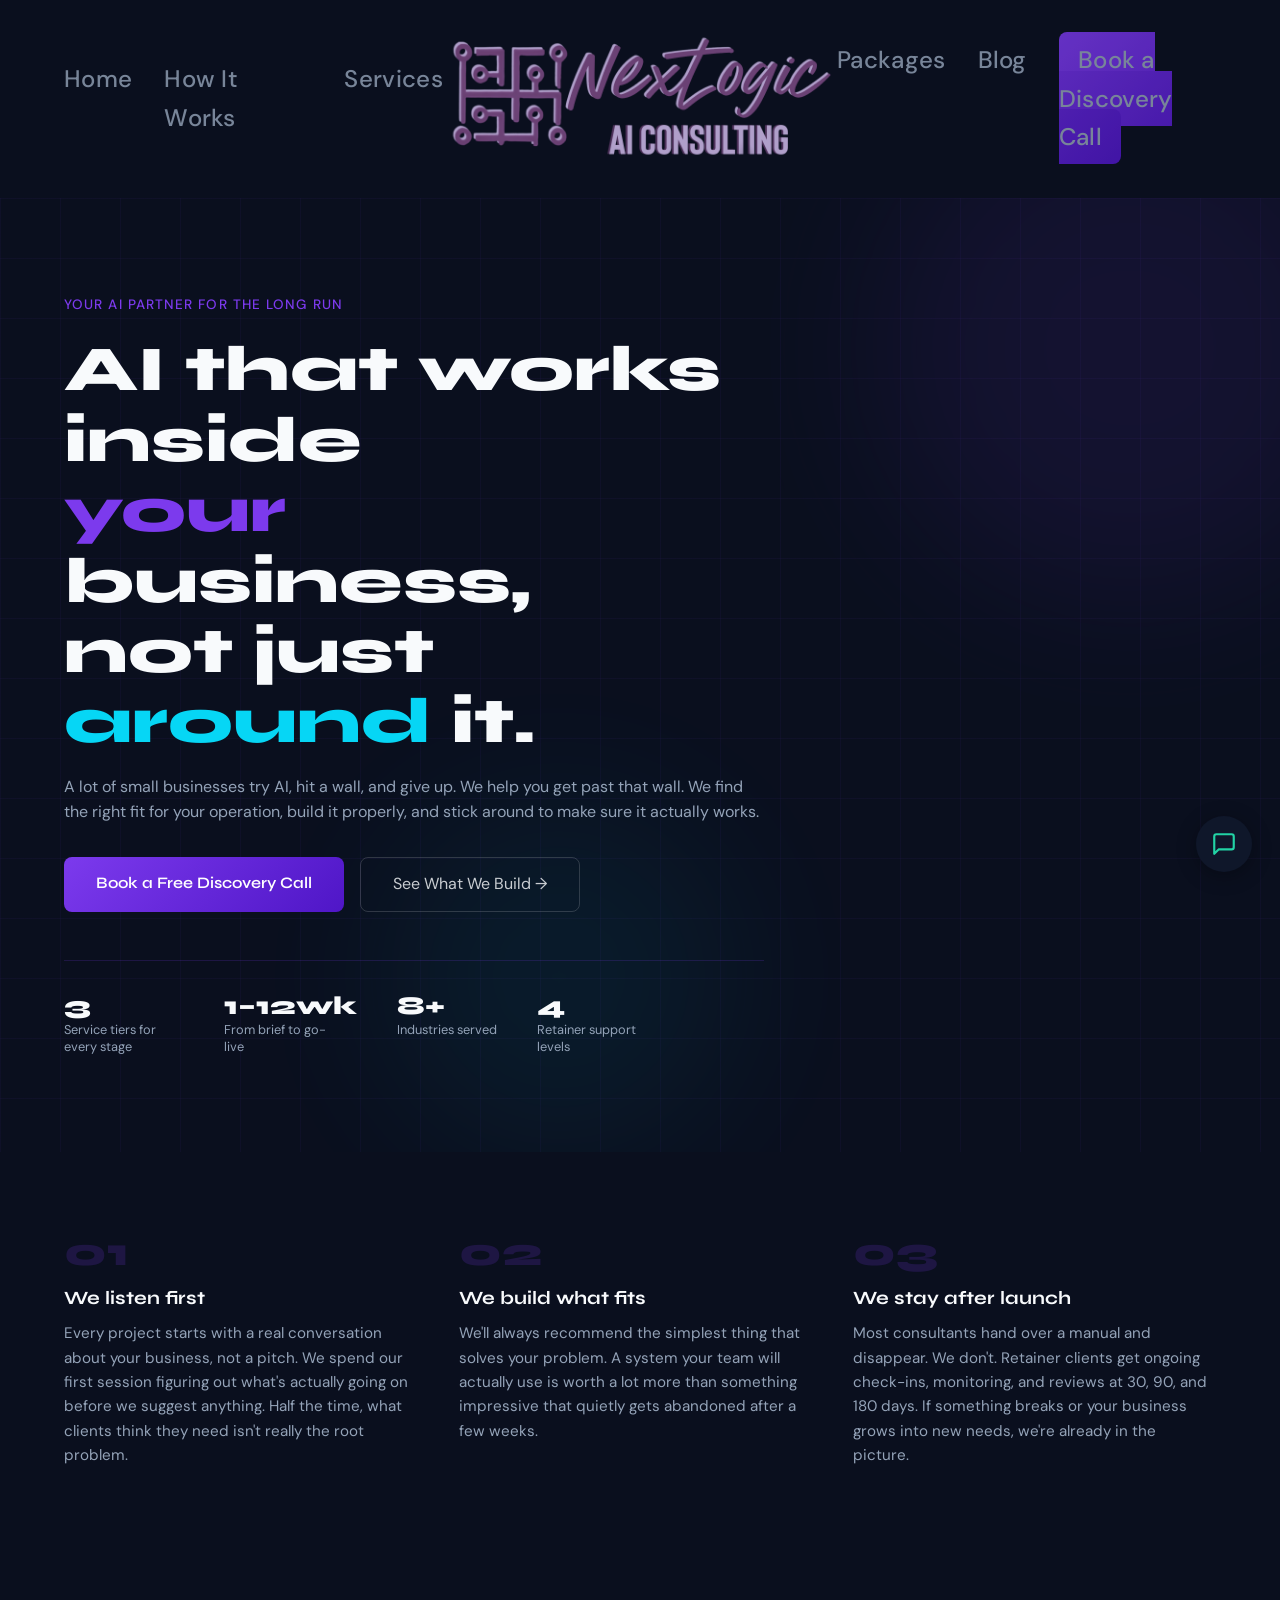
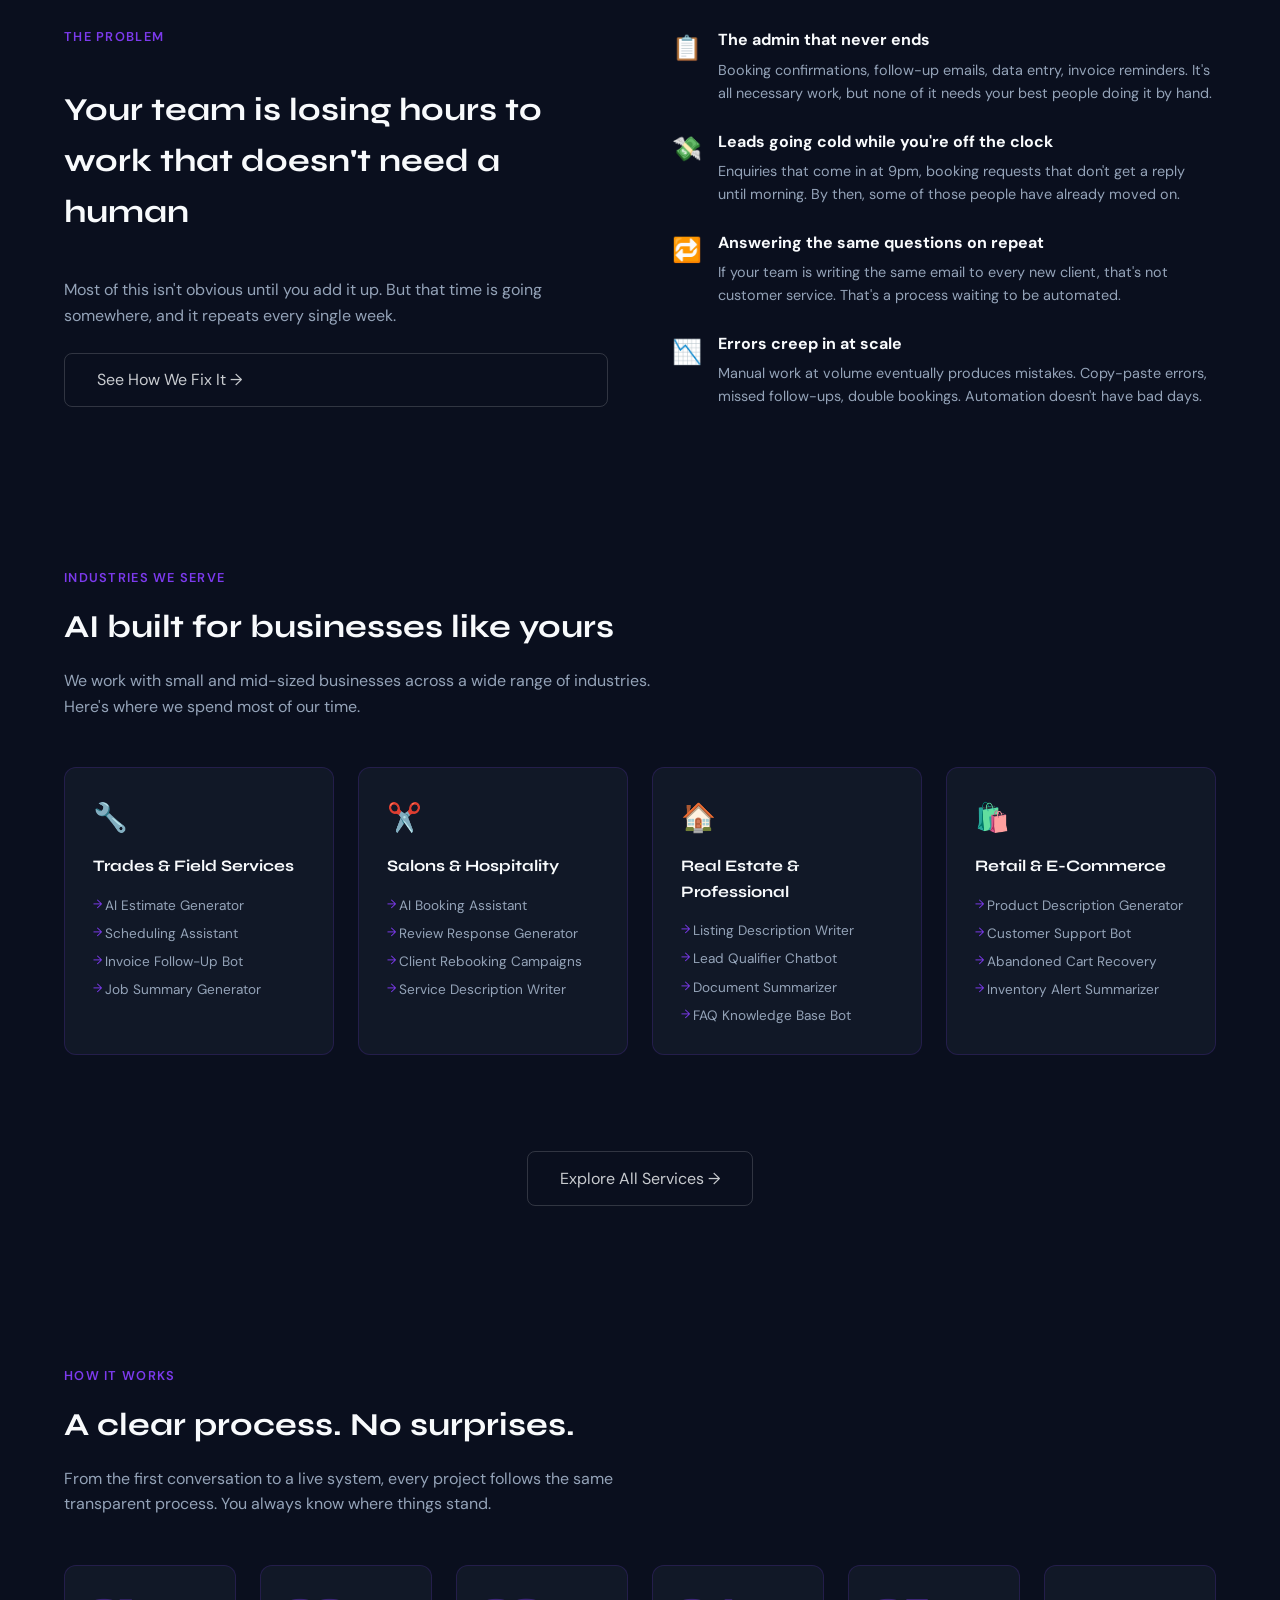
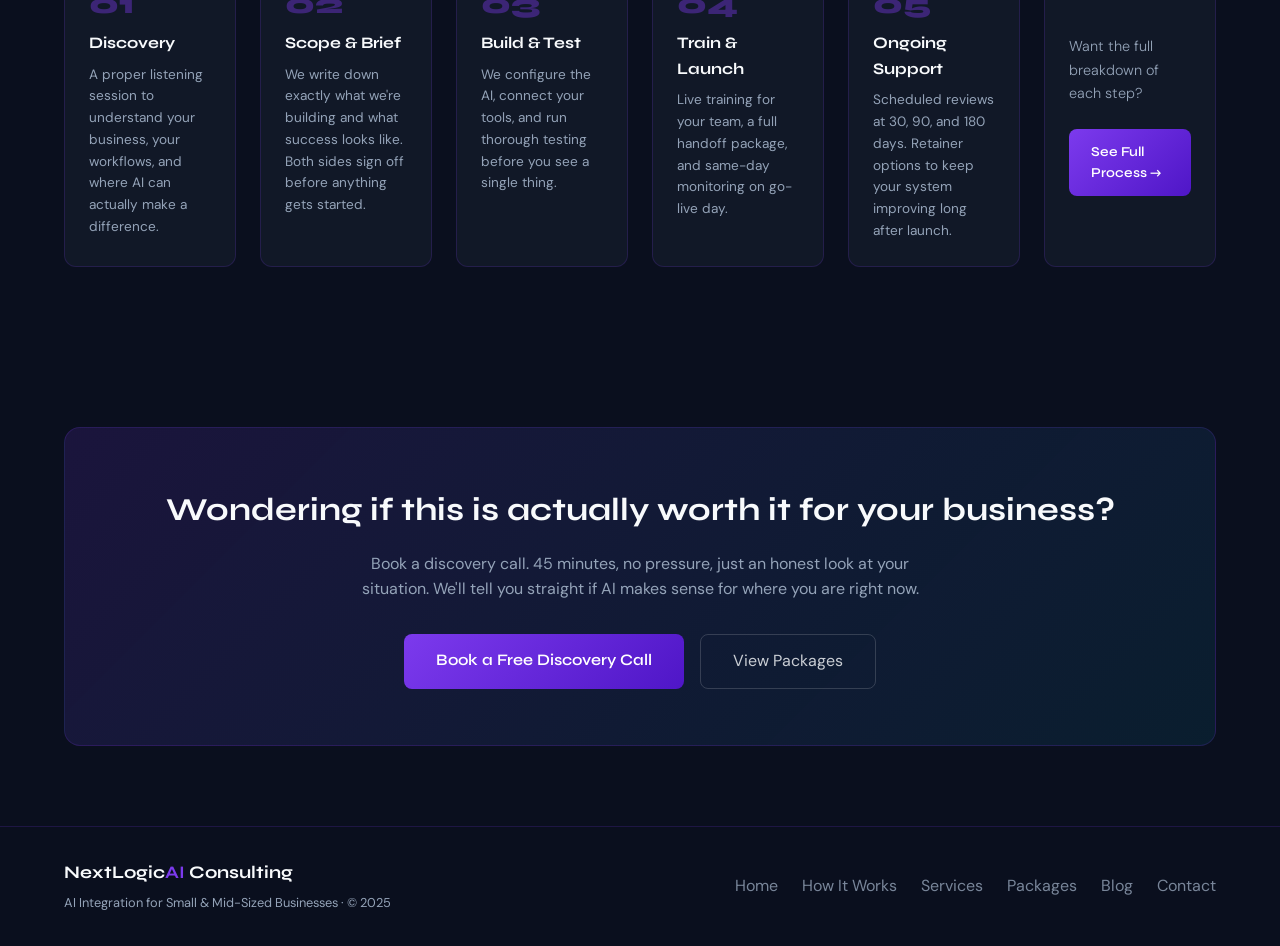
==== commit a4698c9a: "Add files via upload" ====
--- a/index.html
+++ b/index.html
@@ -31,7 +31,7 @@
     <div class="orb orb-1"></div>
     <div class="orb orb-2"></div>
   </div>
-  <div class="section-inner"></div>
+  <div class="section-inner">
   <div class="hero-inner">
     <div class="hero-label">Your AI Partner for the Long Run</div>
     <h1>AI that works inside<br><span class="accent-v">your</span> business,<br>not just <span class="accent-c">around</span> it.</h1>
@@ -96,6 +96,7 @@
 
 <section id="process-preview">
   <div class="reveal">
+     <div class="section-inner">
     <div class="section-label">How It Works</div>
     <h2 class="section-title">A clear process. No surprises.</h2>
     <p class="section-desc">From the first conversation to a live system, every project follows the same transparent process. You always know where things stand.</p>
@@ -111,6 +112,7 @@
       <a href="how-it-works.html" class="btn-primary" style="font-size:0.85rem;padding:0.75rem 1.4rem;">See Full Process &rarr;</a>
     </div>
   </div>
+</div>
 </section>
 
 <section class="cta-section">
@@ -126,5 +128,6 @@
 
 <script src="shared.js"></script>
 <script>injectNav('index'); injectFooter();</script>
+<script src="chatbot.js"></script>
 </body>
 </html>
